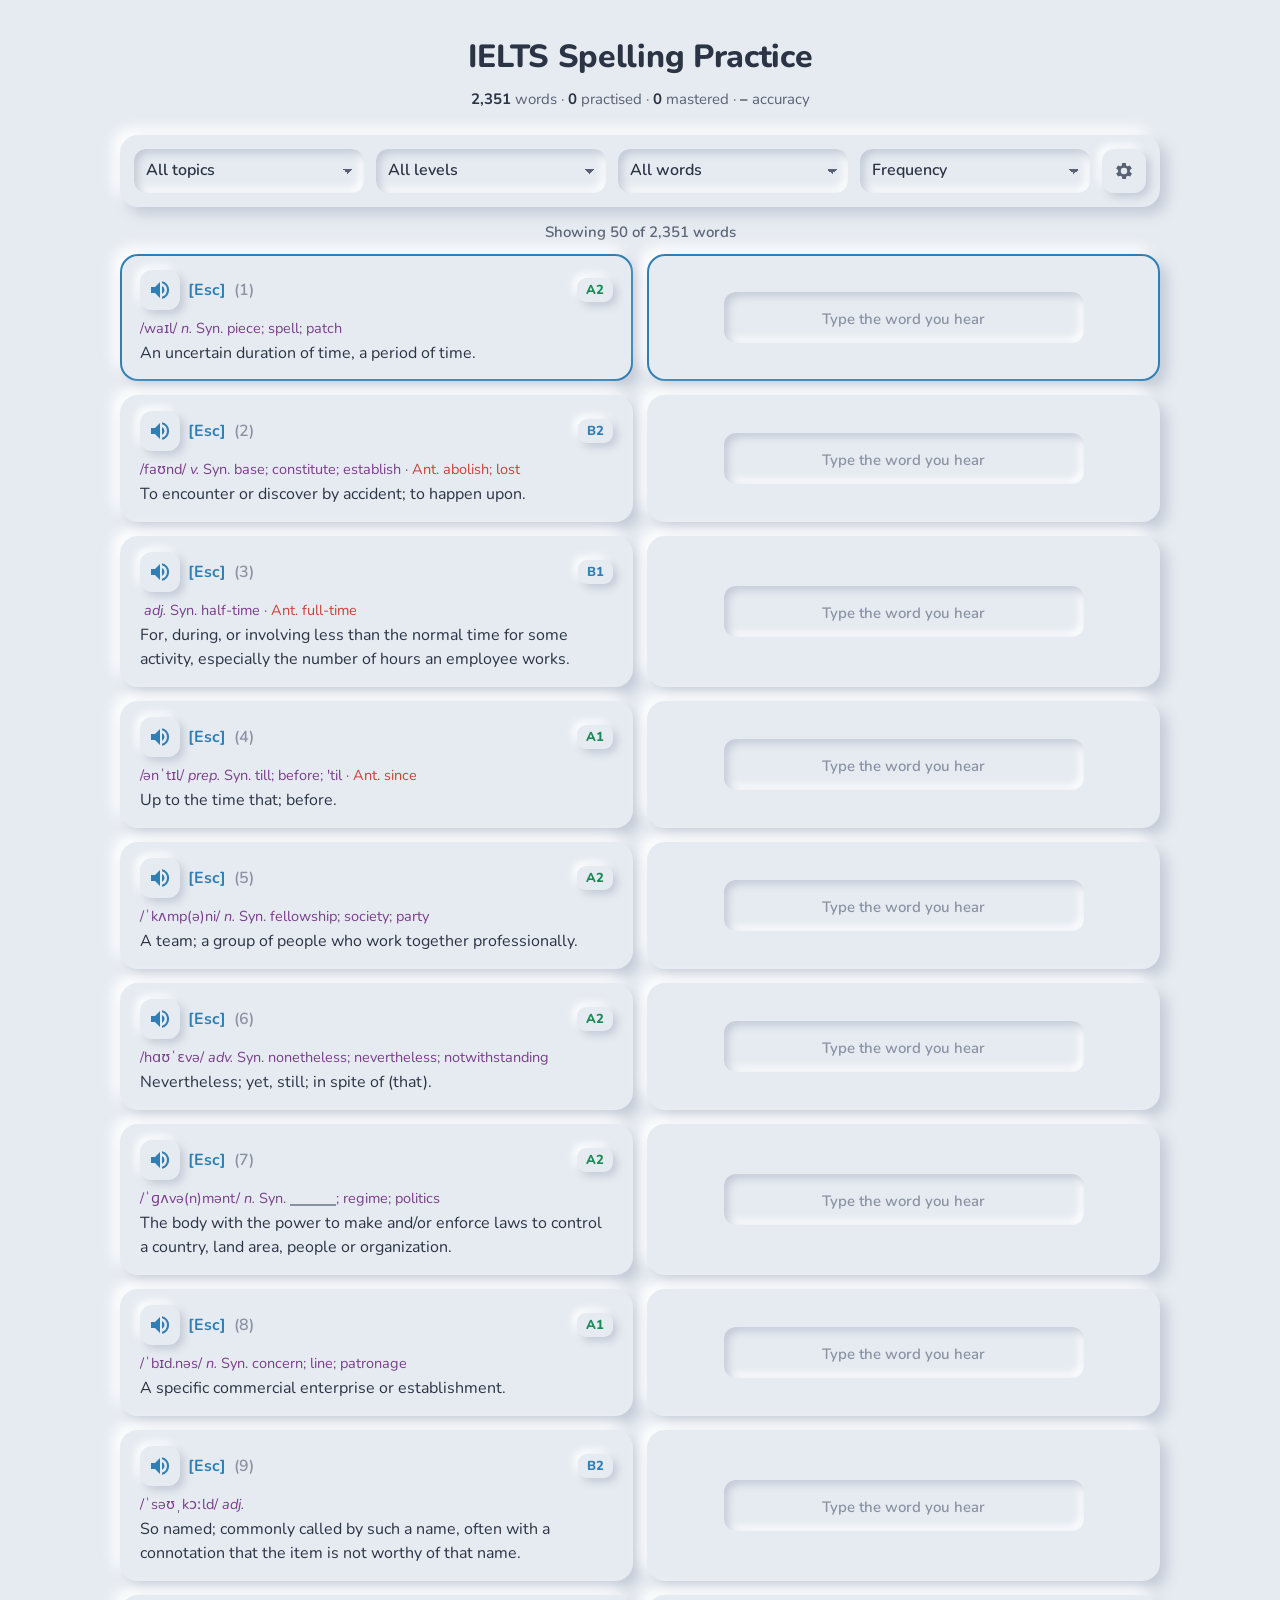
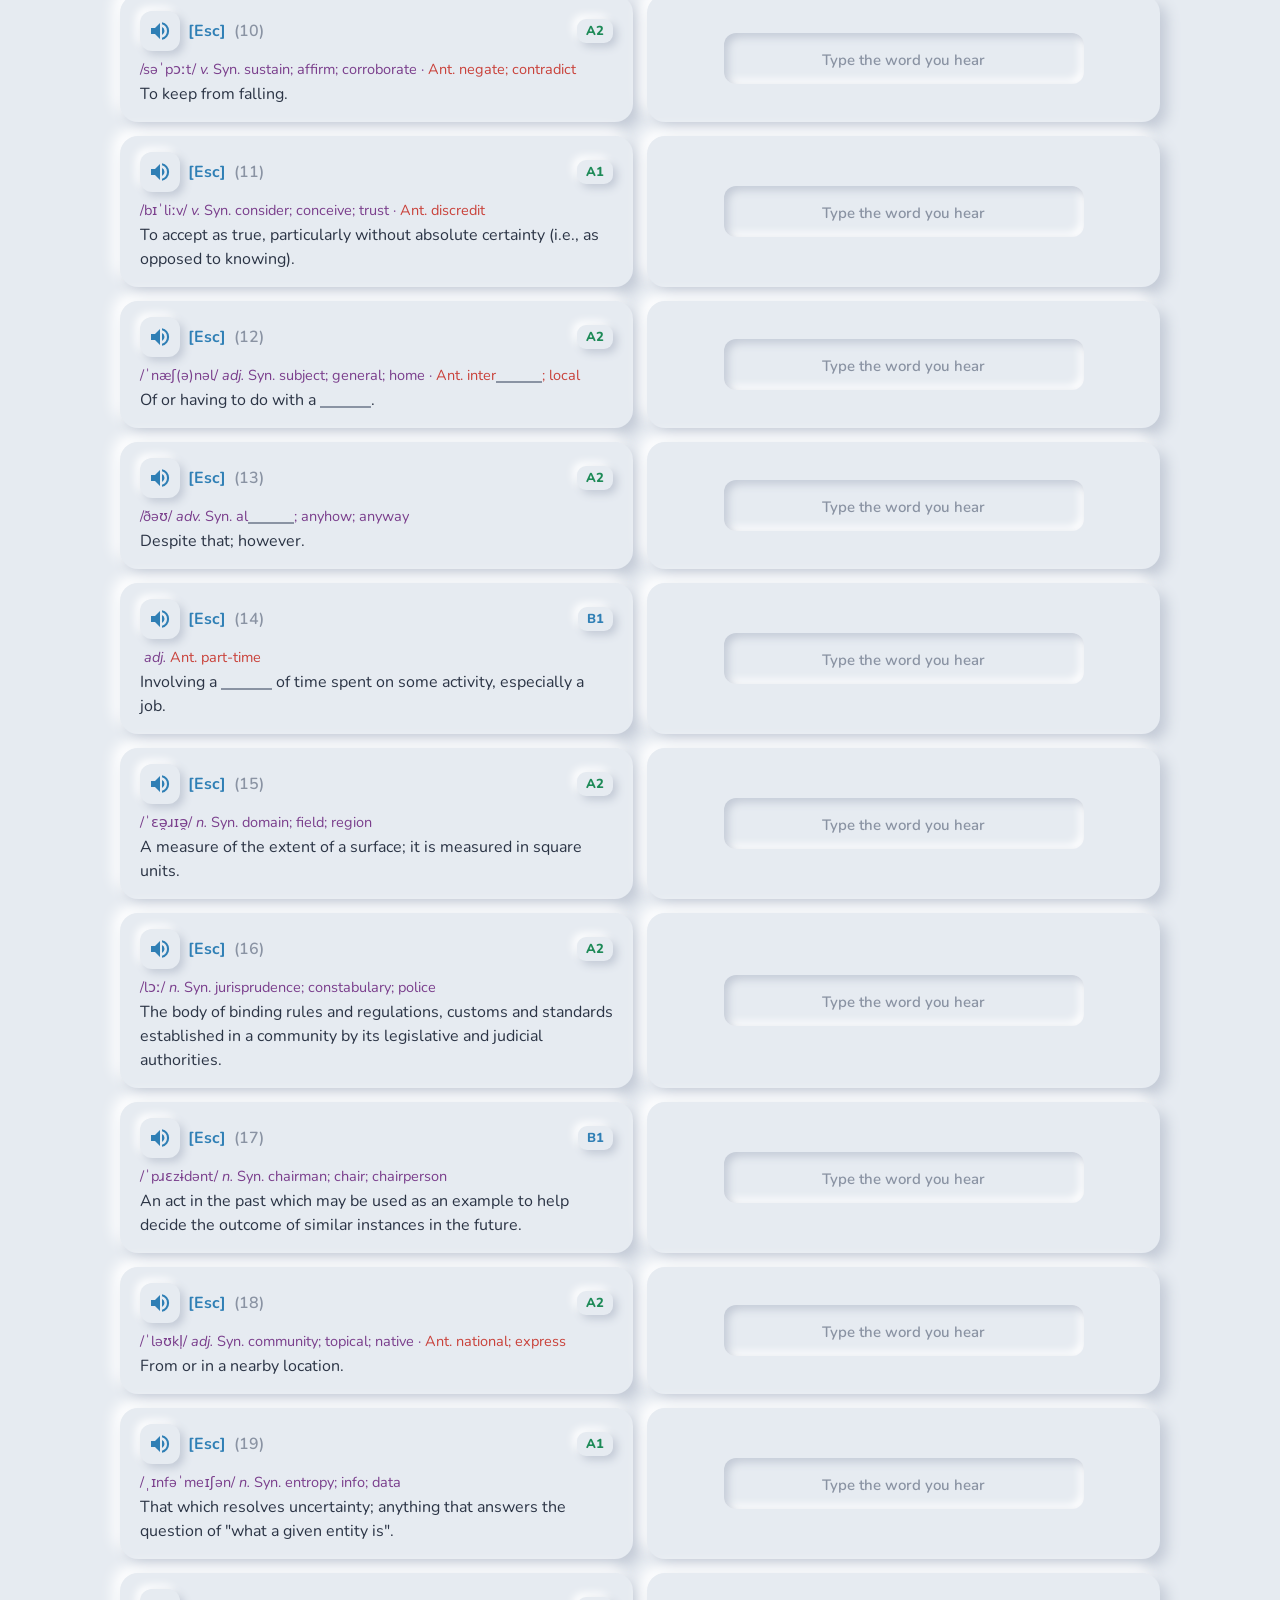
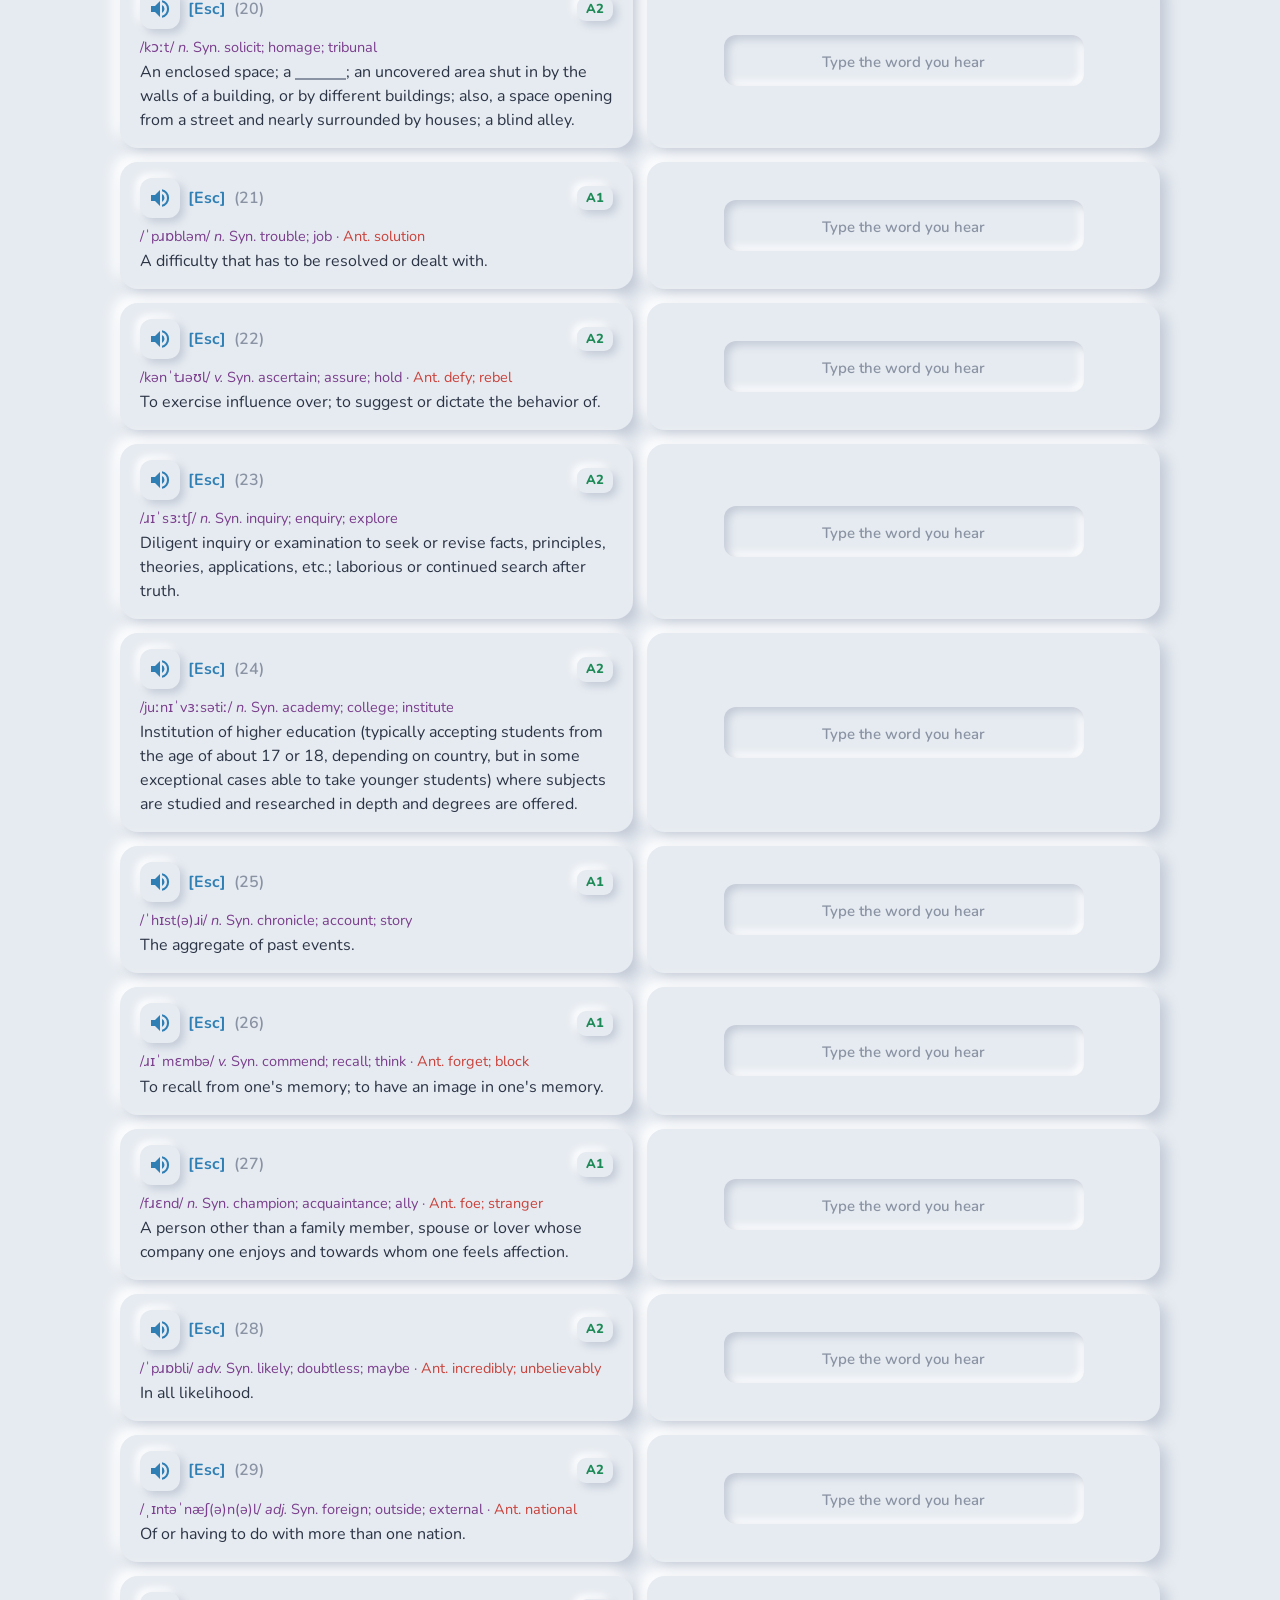
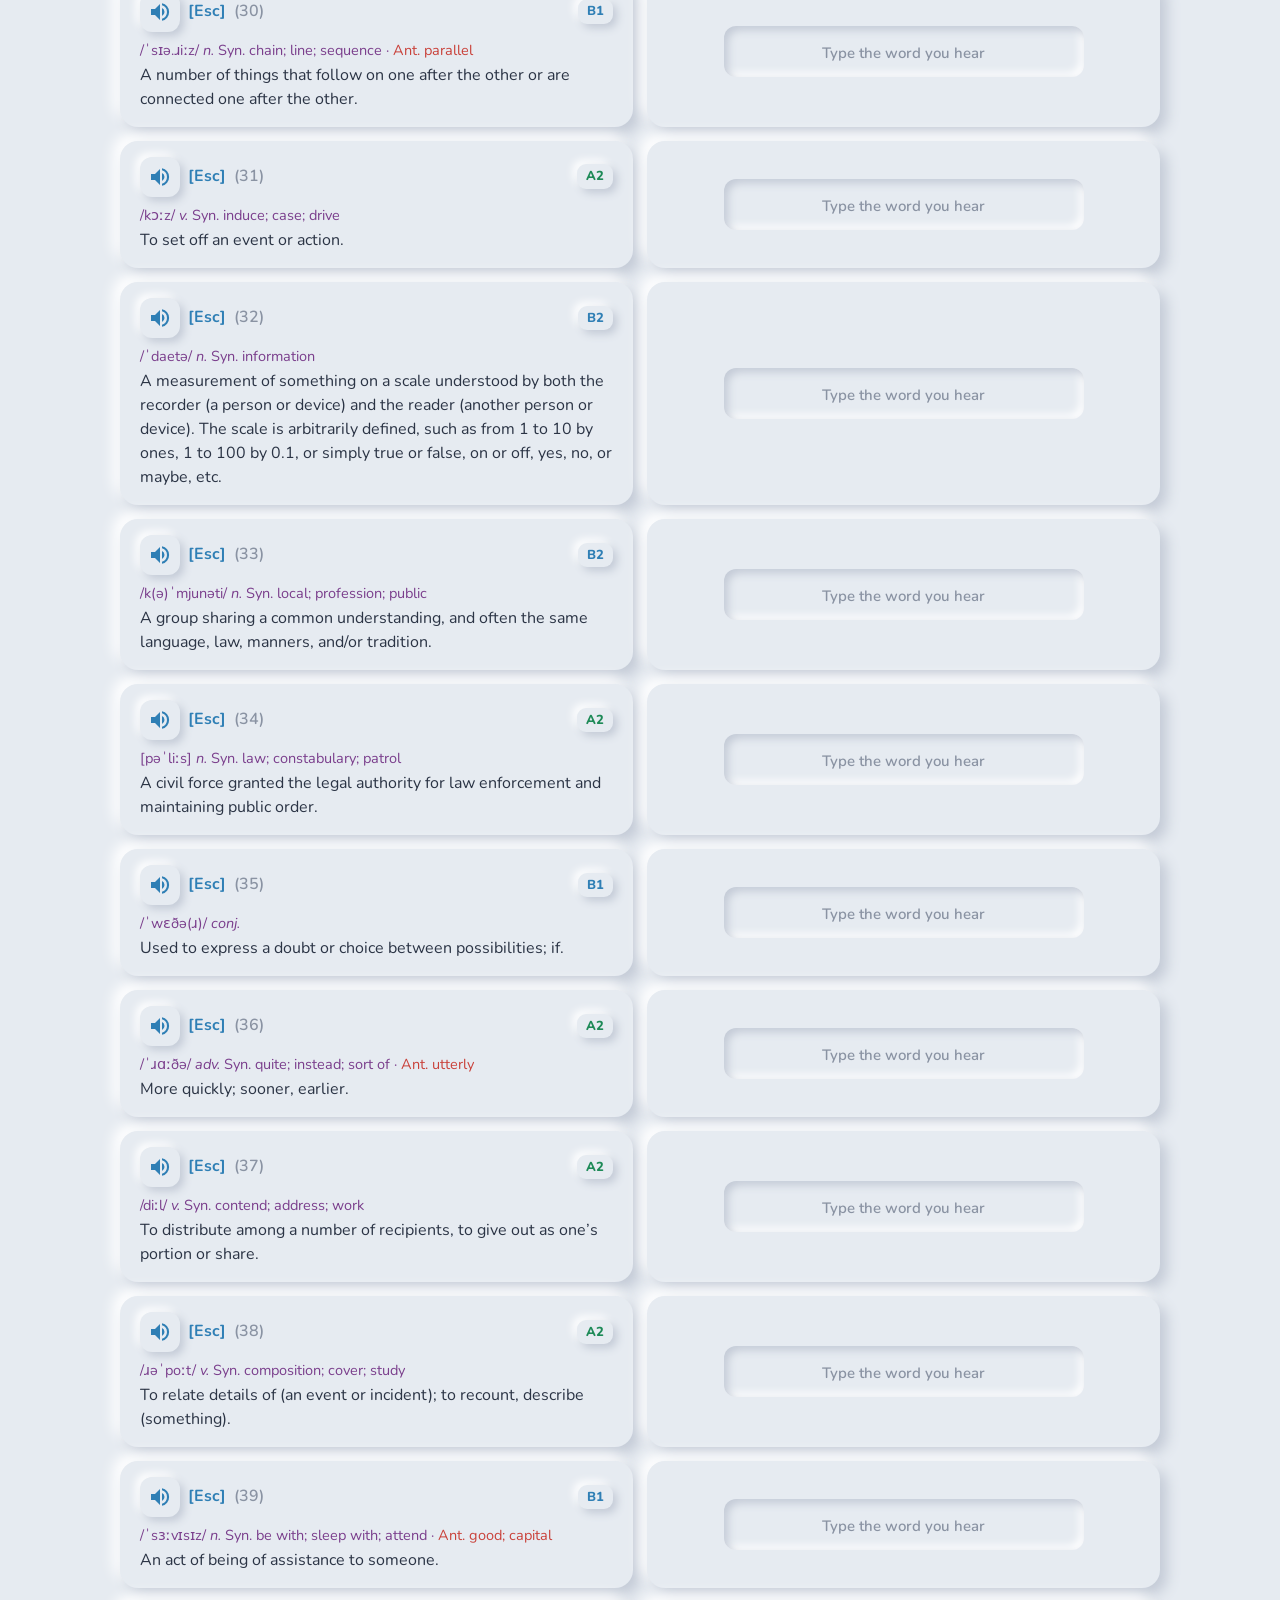
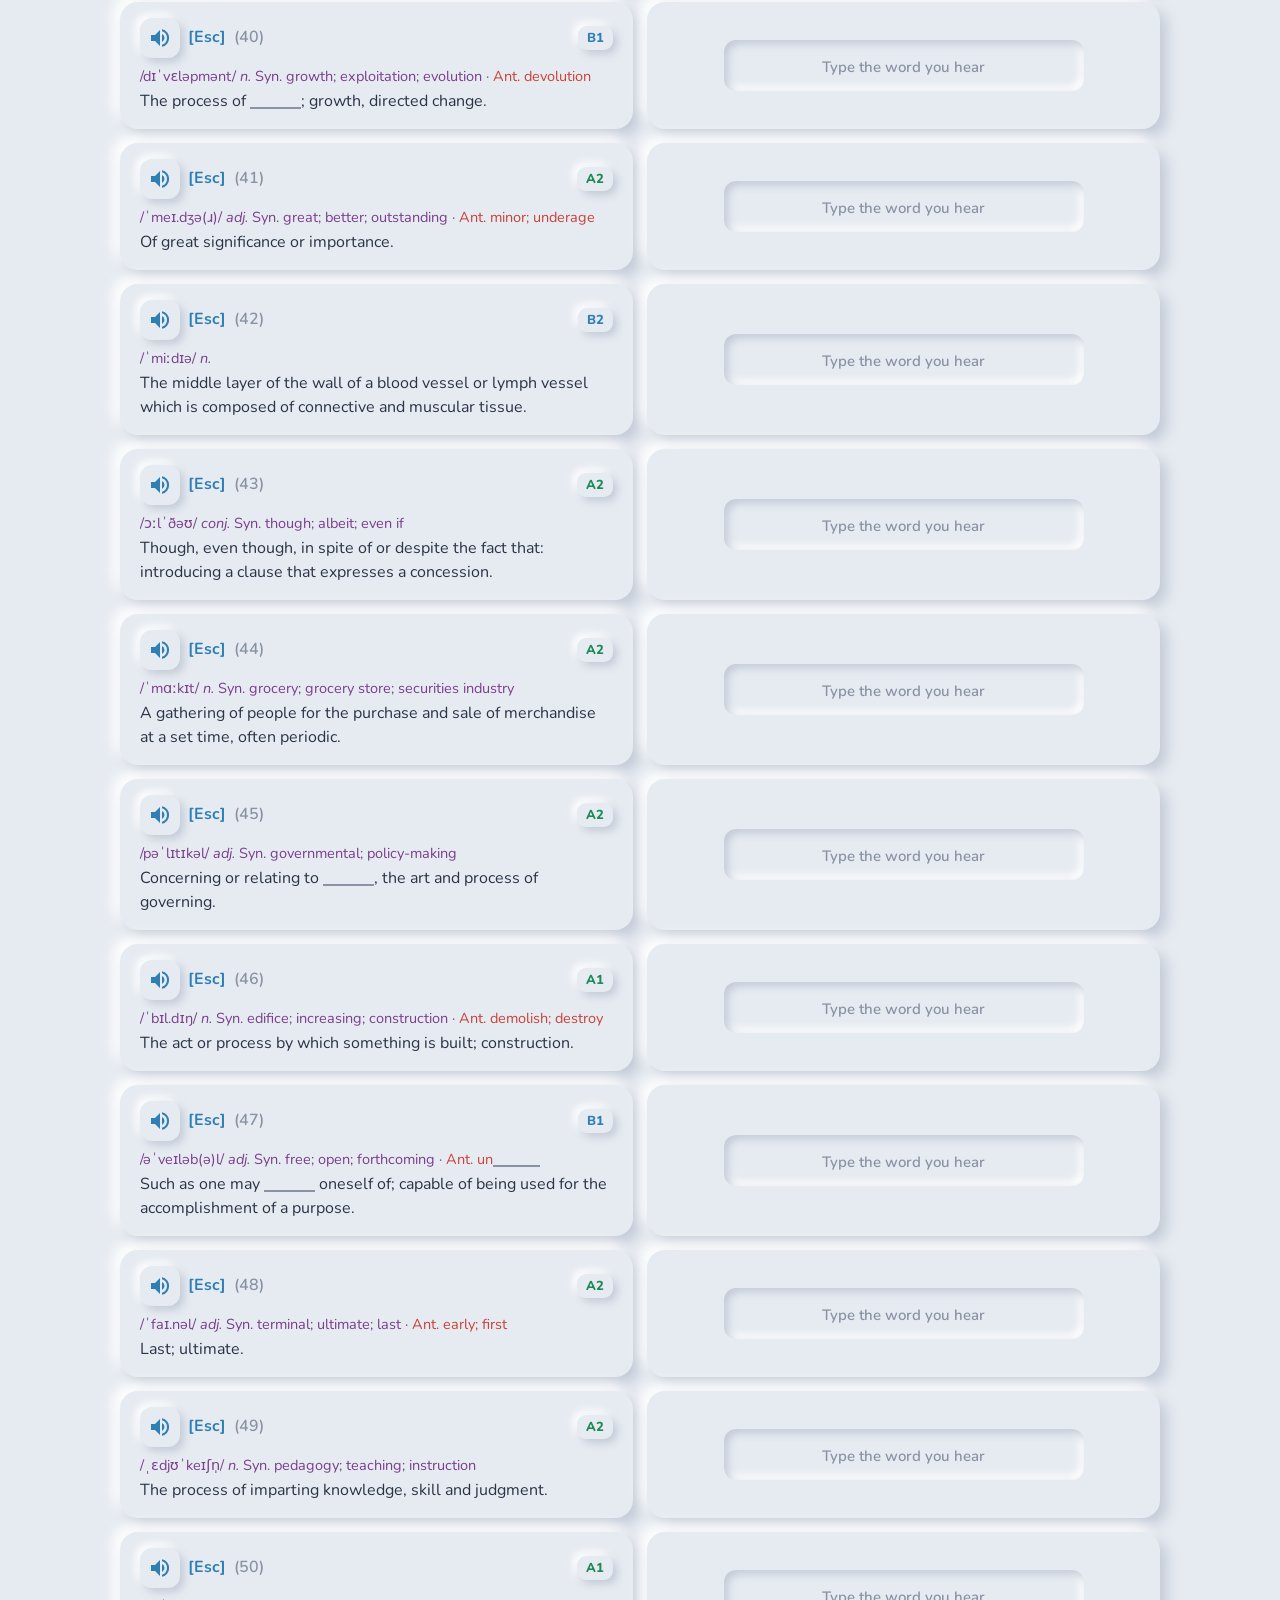
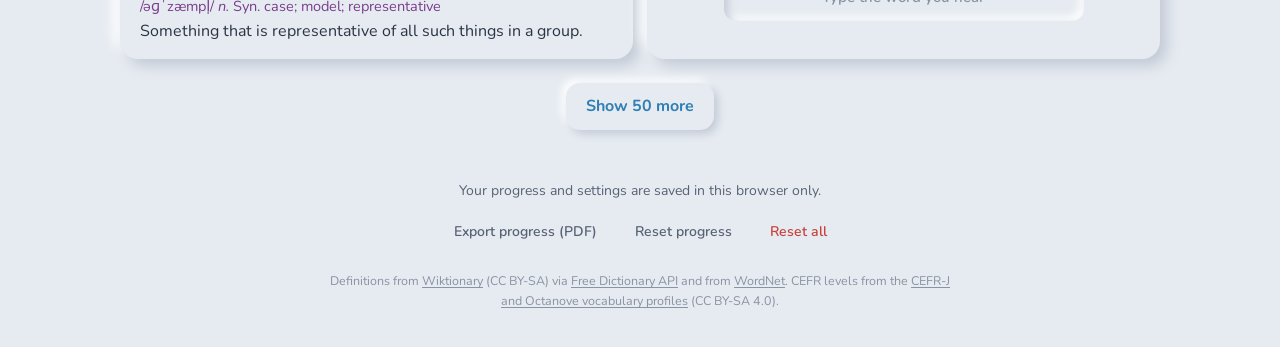
==== index.html @ e79ae18e "IELTS spelling practice site" ====
<!doctype html>
<html lang="en">
<head>
  <meta charset="utf-8">
  <meta name="viewport" content="width=device-width, initial-scale=1, viewport-fit=cover">
  <meta name="theme-color" content="#e6ebf1">
  <title>IELTS Spelling Practice</title>
  <meta name="description" content="Free IELTS spelling practice: listen to 2,300+ high-frequency IELTS words, type them, and learn their meanings, synonyms and antonyms.">
  <link rel="icon" href="favicon.svg" type="image/svg+xml">
  <link rel="preconnect" href="https://fonts.googleapis.com">
  <link rel="preconnect" href="https://fonts.gstatic.com" crossorigin>
  <link href="https://fonts.googleapis.com/css2?family=Nunito:wght@400;600;700;800&display=swap" rel="stylesheet">
  <link rel="stylesheet" href="css/styles.css">
</head>
<body>
  <header class="header">
    <h1 class="title">IELTS Spelling Practice</h1>
    <p class="stats" id="stats"></p>
  </header>

  <main class="main">
    <section class="toolbar" aria-label="Choose words">
      <div class="filters">
        <select id="topic" aria-label="Topic"></select>
        <select id="level" aria-label="CEFR level">
          <option value="all">All levels</option>
          <option value="A1">A1 · Beginner</option>
          <option value="A2">A2 · Elementary</option>
          <option value="B1">B1 · Intermediate</option>
          <option value="B2">B2 · Upper-intermediate</option>
          <option value="C1">C1 · Advanced</option>
          <option value="C2">C2 · Proficient</option>
        </select>
        <select id="status" aria-label="Show">
          <option value="all">All words</option>
          <option value="new">New words</option>
          <option value="weak">My mistakes</option>
          <option value="notmastered">Not mastered</option>
        </select>
        <select id="order" aria-label="Order">
          <option value="freq">Frequency</option>
          <option value="random">Random</option>
          <option value="alpha">A to Z</option>
        </select>
      </div>
      <button class="gear" id="settingsBtn" type="button" aria-label="Settings" aria-expanded="false" aria-controls="settings">
        <svg viewBox="0 0 24 24" width="22" height="22" aria-hidden="true"><path fill="currentColor" d="M19.4 13a7.5 7.5 0 0 0 0-2l2.1-1.6-2-3.5-2.5 1a7.4 7.4 0 0 0-1.7-1L15 3.3h-4l-.4 2.6a7.4 7.4 0 0 0-1.7 1l-2.5-1-2 3.5L6.6 11a7.5 7.5 0 0 0 0 2l-2.1 1.6 2 3.5 2.5-1c.5.4 1.1.7 1.7 1l.4 2.6h4l.4-2.6c.6-.3 1.2-.6 1.7-1l2.5 1 2-3.5-2.1-1.6ZM13 15.5a3.5 3.5 0 1 1 0-7 3.5 3.5 0 0 1 0 7Z" transform="translate(-1 0)"/></svg>
      </button>
      <div class="settings" id="settings" hidden>
        <label class="field">
          <span>Words at a time</span>
          <select id="count">
            <option value="20">20</option>
            <option value="30">30</option>
            <option value="50">50</option>
            <option value="100">100</option>
          </select>
        </label>
        <label class="field">
          <span>Mistakes allowed</span>
          <select id="maxMistakes">
            <option value="1">1</option>
            <option value="2">2</option>
            <option value="3">3</option>
            <option value="5">5</option>
            <option value="7">7</option>
            <option value="10">10</option>
            <option value="0">Unlimited</option>
          </select>
        </label>
        <label class="field">
          <span>Voice</span>
          <select id="voice"></select>
        </label>
        <label class="field">
          <span>Speed</span>
          <select id="rate">
            <option value="0.6">Slow</option>
            <option value="0.85">Normal</option>
            <option value="1">Fast</option>
          </select>
        </label>
      </div>
    </section>

    <p class="list-info" id="listInfo"></p>

    <section class="rows" id="rows"></section>

    <div class="more">
      <button class="btn" id="moreBtn" type="button">Show more</button>
      <button class="btn" id="shuffleBtn" type="button">New random set</button>
    </div>
  </main>

  <footer class="footer">
    <p class="saved-note">Your progress and settings are saved in this browser only.</p>
    <div class="footer-actions">
      <button class="link" id="exportBtn" type="button">Export progress (PDF)</button>
      <button class="link" id="resetBtn" type="button">Reset progress</button>
      <button class="link danger" id="resetAllBtn" type="button">Reset all</button>
    </div>
    <p class="credits">
      Definitions from <a href="https://en.wiktionary.org" rel="noopener" target="_blank">Wiktionary</a> (CC BY-SA)
      via <a href="https://dictionaryapi.dev" rel="noopener" target="_blank">Free Dictionary API</a> and from
      <a href="https://wordnet.princeton.edu" rel="noopener" target="_blank">WordNet</a>.
      CEFR levels from the <a href="https://github.com/openlanguageprofiles/olp-en-cefrj" rel="noopener" target="_blank">CEFR-J and Octanove vocabulary profiles</a> (CC BY-SA 4.0).
    </p>
  </footer>

  <script src="data/words.js"></script>
  <script src="js/app.js"></script>
</body>
</html>
---- css/styles.css ----
/* IELTS Spelling Practice: soft neumorphic light theme */
:root {
  --bg: #e6ebf1;
  --text: #2b3445;
  --muted: #586274;
  --faint: #8a93a3;
  --accent: #2f7fb5;
  --accent-soft: #d6e6f3;
  --ok: #1d8a57;
  --ok-soft: #dcefe5;
  --bad: #c9413a;
  --bad-soft: #f5e0df;
  --light: #ffffff;
  --shade: #c3cad6;
  --raised: 7px 7px 14px var(--shade), -7px -7px 14px var(--light);
  --raised-sm: 4px 4px 8px var(--shade), -4px -4px 8px var(--light);
  --inset: inset 4px 4px 8px var(--shade), inset -4px -4px 8px var(--light);
  --radius: 18px;
  --font: "Nunito", ui-sans-serif, system-ui, -apple-system, "Segoe UI", Roboto, sans-serif;
}

*, *::before, *::after { box-sizing: border-box; }
html { -webkit-text-size-adjust: 100%; scrollbar-color: var(--shade) var(--bg); }
body {
  margin: 0;
  background: var(--bg);
  color: var(--text);
  font: 16px/1.55 var(--font);
  -webkit-font-smoothing: antialiased;
}
button, input, select { font: inherit; color: inherit; }
button { cursor: pointer; }
[hidden] { display: none !important; }
::selection { background: var(--accent-soft); }
:focus-visible { outline: 2px solid var(--accent); outline-offset: 3px; }


/* ---------- Header ---------- */
.header {
  max-width: 1080px;
  margin: 0 auto;
  padding: 32px 20px 8px;
  text-align: center;
}
.title { margin: 0; font-size: 2rem; font-weight: 800; letter-spacing: -0.01em; }
.stats { margin: 6px 0 0; color: var(--muted); font-size: 15px; }
.stats b { color: var(--text); }

.main { max-width: 1080px; margin: 0 auto; padding: 16px max(20px, env(safe-area-inset-right)) 40px max(20px, env(safe-area-inset-left)); }

/* ---------- Toolbar ---------- */
.toolbar {
  display: flex;
  flex-wrap: wrap;
  align-items: flex-start;
  gap: 12px;
  padding: 14px;
  border-radius: var(--radius);
  box-shadow: var(--raised);
}
.filters { flex: 1; min-width: 0; display: grid; grid-template-columns: repeat(4, minmax(0, 1fr)); gap: 12px; }
.gear {
  display: grid;
  place-items: center;
  width: 44px;
  height: 44px;
  flex: none;
  border: 0;
  border-radius: 12px;
  background: var(--bg);
  color: var(--muted);
  box-shadow: var(--raised-sm);
}
.gear[aria-expanded="true"] { box-shadow: var(--inset); color: var(--accent); }
.settings {
  flex-basis: 100%;
  display: grid;
  grid-template-columns: repeat(4, minmax(0, 1fr));
  gap: 12px;
  padding-top: 12px;
  border-top: 1px solid var(--shade);
}
.field { display: grid; gap: 4px; min-width: 0; }
.field > span { font-size: 13px; font-weight: 700; color: var(--muted); padding-left: 4px; }
select {
  width: 100%;
  appearance: none;
  -webkit-appearance: none;
  border: 0;
  border-radius: 12px;
  height: 44px;
  padding: 0 28px 0 12px;
  background-color: var(--bg);
  box-shadow: var(--inset);
  font-size: 16px; /* 16px+ stops iOS zooming in on focus */
  font-weight: 600;
  text-overflow: ellipsis;
  background-image: linear-gradient(45deg, transparent 50%, var(--muted) 50%), linear-gradient(135deg, var(--muted) 50%, transparent 50%);
  background-position: calc(100% - 16px) 52%, calc(100% - 11px) 52%;
  background-size: 5px 5px;
  background-repeat: no-repeat;
}


.list-info { margin: 14px 0 10px; text-align: center; color: var(--muted); font-weight: 600; font-size: 15px; }

/* ---------- Word rows ---------- */
.rows { display: grid; gap: 14px; }
.row {
  display: grid;
  grid-template-columns: minmax(0, 1fr) minmax(0, 1fr);
  gap: 14px;
}
.card {
  padding: 14px 18px;
  border-radius: var(--radius);
  background: var(--bg);
  box-shadow: var(--raised);
  border: 2px solid transparent;
  transition: border-color 0.2s ease, box-shadow 0.2s ease;
}
.row.active .card { border-color: var(--accent); }

/* Left card: clue */
.info-head { display: flex; align-items: center; gap: 8px; }
.speak {
  display: grid;
  place-items: center;
  width: 40px;
  height: 40px;
  flex: none;
  border: 0;
  border-radius: 12px;
  background: var(--bg);
  color: var(--accent);
  box-shadow: var(--raised-sm);
  transition: box-shadow 0.15s ease;
}
.speak:active, .speak.playing { box-shadow: var(--inset); }
.esc { font-weight: 700; color: var(--accent); }
.num { color: var(--faint); font-weight: 600; }
.mark { margin-left: auto; flex: none; width: 10px; height: 10px; border-radius: 50%; background: transparent; }
.mark.mastered { background: var(--ok); }
.mark.weak { background: var(--bad); }
.cefr { padding: 2px 9px; border-radius: 9px; font-size: 13px; font-weight: 800; box-shadow: var(--raised-sm); }
.cefr-A { color: var(--ok); }
.cefr-B { color: var(--accent); }
.cefr-C { color: #8a3fa0; }

.meta { margin: 8px 0 2px; font-size: 14.5px; line-height: 1.45; color: #7a3e8c; }
.meta .pos { font-style: italic; margin: 0 4px; }
.meta .ant { color: var(--bad); }
.def { margin: 0; font-size: 16px; line-height: 1.5; }
.ex { margin: 4px 0 0; font-size: 14.5px; color: var(--muted); font-style: italic; }
.blank { display: inline-block; width: 3.2em; border-bottom: 2px solid var(--faint); vertical-align: -3px; }

/* Right card: answer */
.answer-card { display: flex; flex-direction: column; align-items: center; justify-content: center; gap: 10px; }
.feedback:empty { display: none; }
.answer {
  width: min(100%, 360px);
  padding: 10px 14px;
  border: 0;
  border-radius: 12px;
  background: var(--bg);
  box-shadow: var(--inset);
  font-size: 20px;
  font-weight: 700;
  letter-spacing: 0.03em;
  text-align: center;
  caret-color: var(--accent);
}
.answer:focus { outline: none; }
.answer:focus-visible { outline: 2px solid var(--accent); outline-offset: 3px; }
.answer[readonly] { cursor: default; }
.answer::placeholder { color: var(--faint); font-weight: 600; letter-spacing: 0; font-size: 15px; }

.tries { display: grid; gap: 8px; justify-items: center; color: var(--bad); font-size: 14px; font-weight: 700; text-align: center; }
.dots { display: flex; gap: 6px; }
.dots i { width: 11px; height: 11px; border-radius: 50%; box-shadow: var(--inset); }
.dots i.used { background: var(--bad); box-shadow: none; }
.answer-card.shake { animation: shake 0.32s ease; }
@keyframes shake { 20%, 60% { transform: translateX(-5px); } 40%, 80% { transform: translateX(5px); } }
.result { text-align: center; display: grid; gap: 4px; justify-items: center; }
.result .verdict { display: inline-flex; align-items: center; gap: 6px; font-weight: 800; font-size: 15px; }
.result.ok .verdict { color: var(--ok); }
.result.bad .verdict { color: var(--bad); }
.result.warn .verdict { color: #a86a12; }
.word .good { color: var(--ok); }
.word .miss { color: var(--bad); text-decoration: underline; text-decoration-thickness: 2px; text-underline-offset: 4px; }
.result .word { font-size: 22px; font-weight: 800; letter-spacing: 0.02em; }
.row.ok .answer-card { border-color: color-mix(in srgb, var(--ok) 55%, transparent); }
.row.bad .answer-card { border-color: color-mix(in srgb, var(--bad) 55%, transparent); }
.row.warn .answer-card { border-color: color-mix(in srgb, #a86a12 55%, transparent); }

/* ---------- Show more & footer ---------- */
.more { display: flex; justify-content: center; gap: 16px; flex-wrap: wrap; margin-top: 24px; }
.btn {
  border: 0;
  padding: 11px 20px;
  border-radius: 14px;
  background: var(--bg);
  box-shadow: var(--raised-sm);
  font-weight: 700;
  color: var(--accent);
}
.btn:active { box-shadow: var(--inset); }

.empty { padding: 40px 20px; text-align: center; color: var(--muted); border-radius: var(--radius); box-shadow: var(--inset); }

.footer { padding: 10px 20px max(36px, env(safe-area-inset-bottom)); text-align: center; }
.saved-note { margin: 0 0 8px; color: var(--muted); font-size: 14px; }
.footer-actions { display: flex; justify-content: center; gap: 6px 14px; flex-wrap: wrap; }
.link.danger { color: var(--bad); }
.link:disabled { color: var(--faint); cursor: progress; }
.credits { max-width: 640px; margin: 18px auto 0; color: var(--faint); font-size: 12.5px; line-height: 1.6; }
.credits a { color: inherit; text-underline-offset: 2px; }
.link { min-height: 44px; border: 0; background: none; padding: 10px 12px; color: var(--muted); font-size: 14px; font-weight: 600; cursor: pointer; }
.link:hover { color: var(--accent); text-decoration: underline; text-underline-offset: 3px; }

/* ---------- Responsive ---------- */
@media (max-width: 900px) {
  .filters, .settings { grid-template-columns: repeat(2, minmax(0, 1fr)); }
}
@media (max-width: 640px) {
  .header { padding-top: 22px; }
  .title { font-size: 1.5rem; }
  .main { padding: 12px max(16px, env(safe-area-inset-right)) 32px max(16px, env(safe-area-inset-left)); }
  .toolbar, .filters, .settings { gap: 10px; }
  .toolbar { padding: 12px; }
  .rows { gap: 16px; }
  .row { grid-template-columns: minmax(0, 1fr); gap: 0; border-radius: var(--radius); box-shadow: var(--raised); }
  .row .card { box-shadow: none; padding: 14px; }
  .row .info-card { border-radius: var(--radius) var(--radius) 0 0; border-bottom: 0; }
  .row .answer-card { border-radius: 0 0 var(--radius) var(--radius); border-top: 0; padding-top: 2px; }
  .esc { display: none; }
  .btn { padding: 10px 14px; }
}
@media (prefers-reduced-motion: reduce) { * { transition: none !important; } }
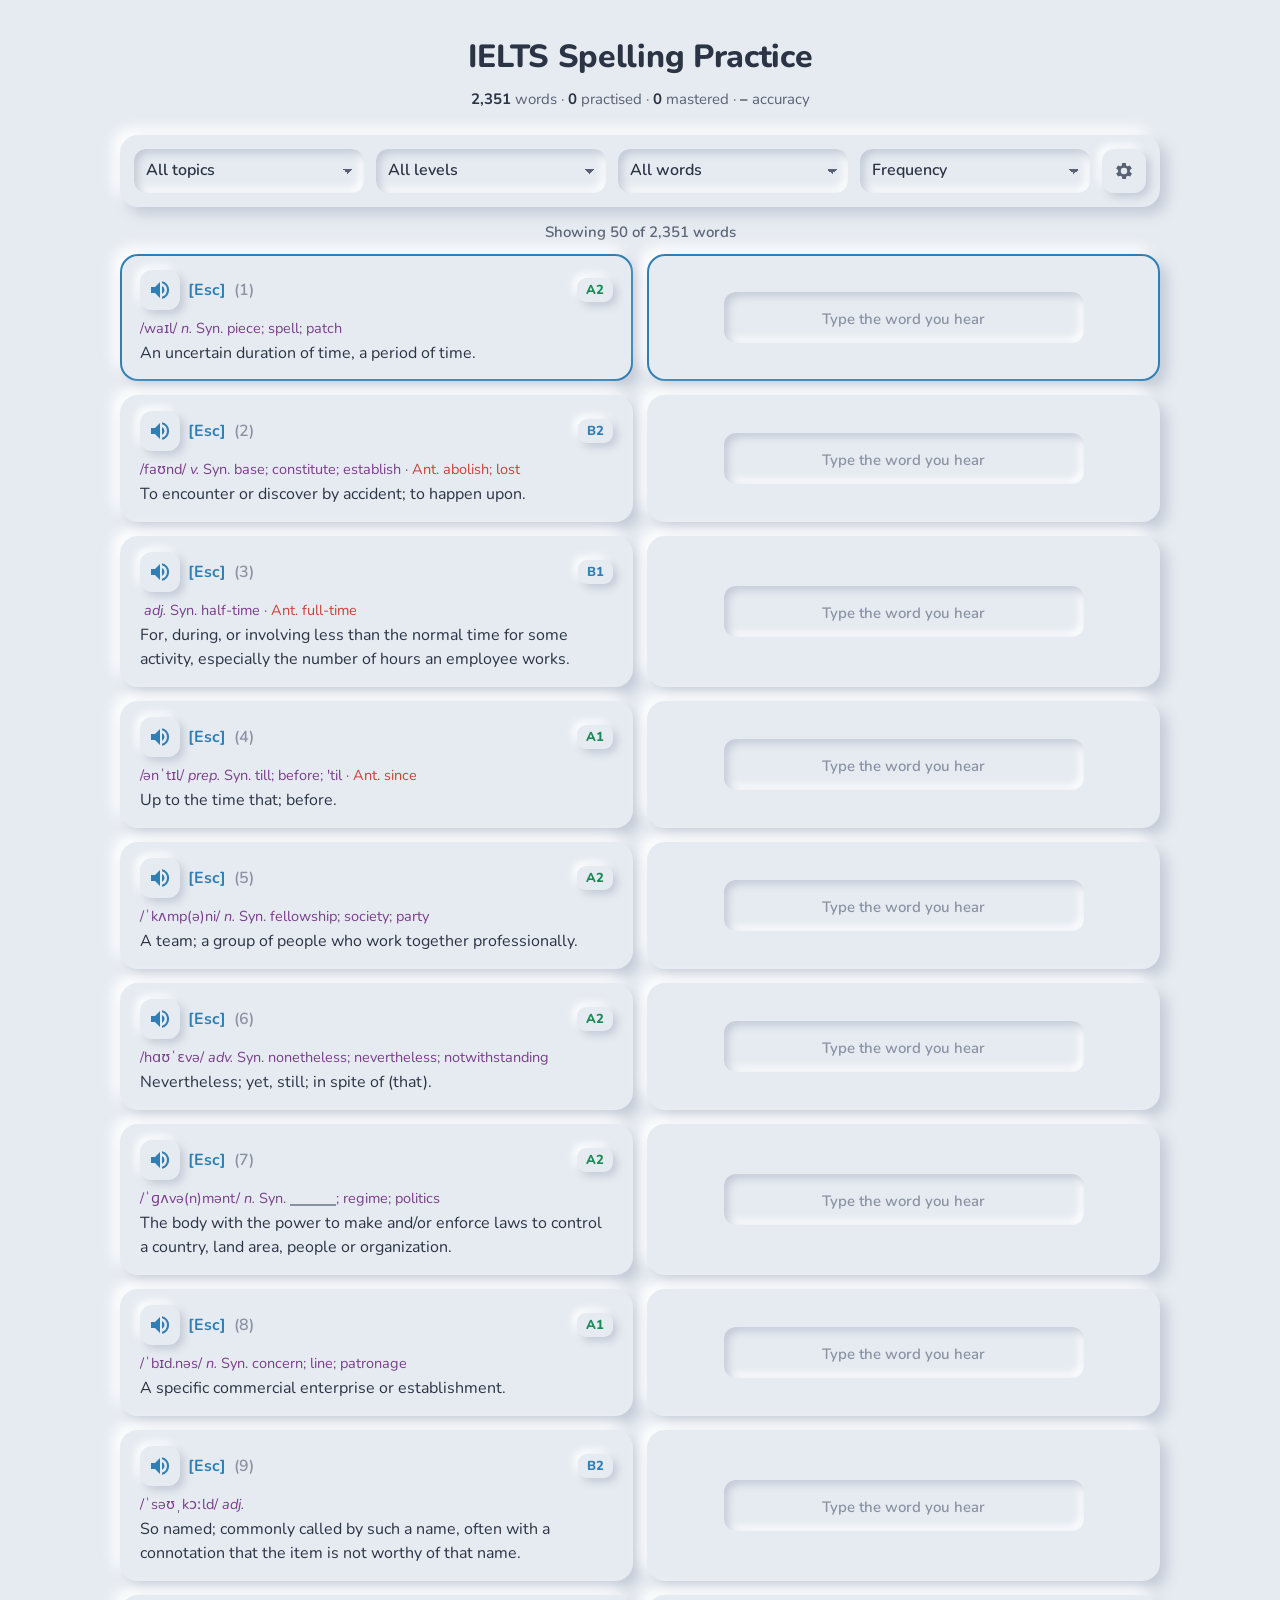
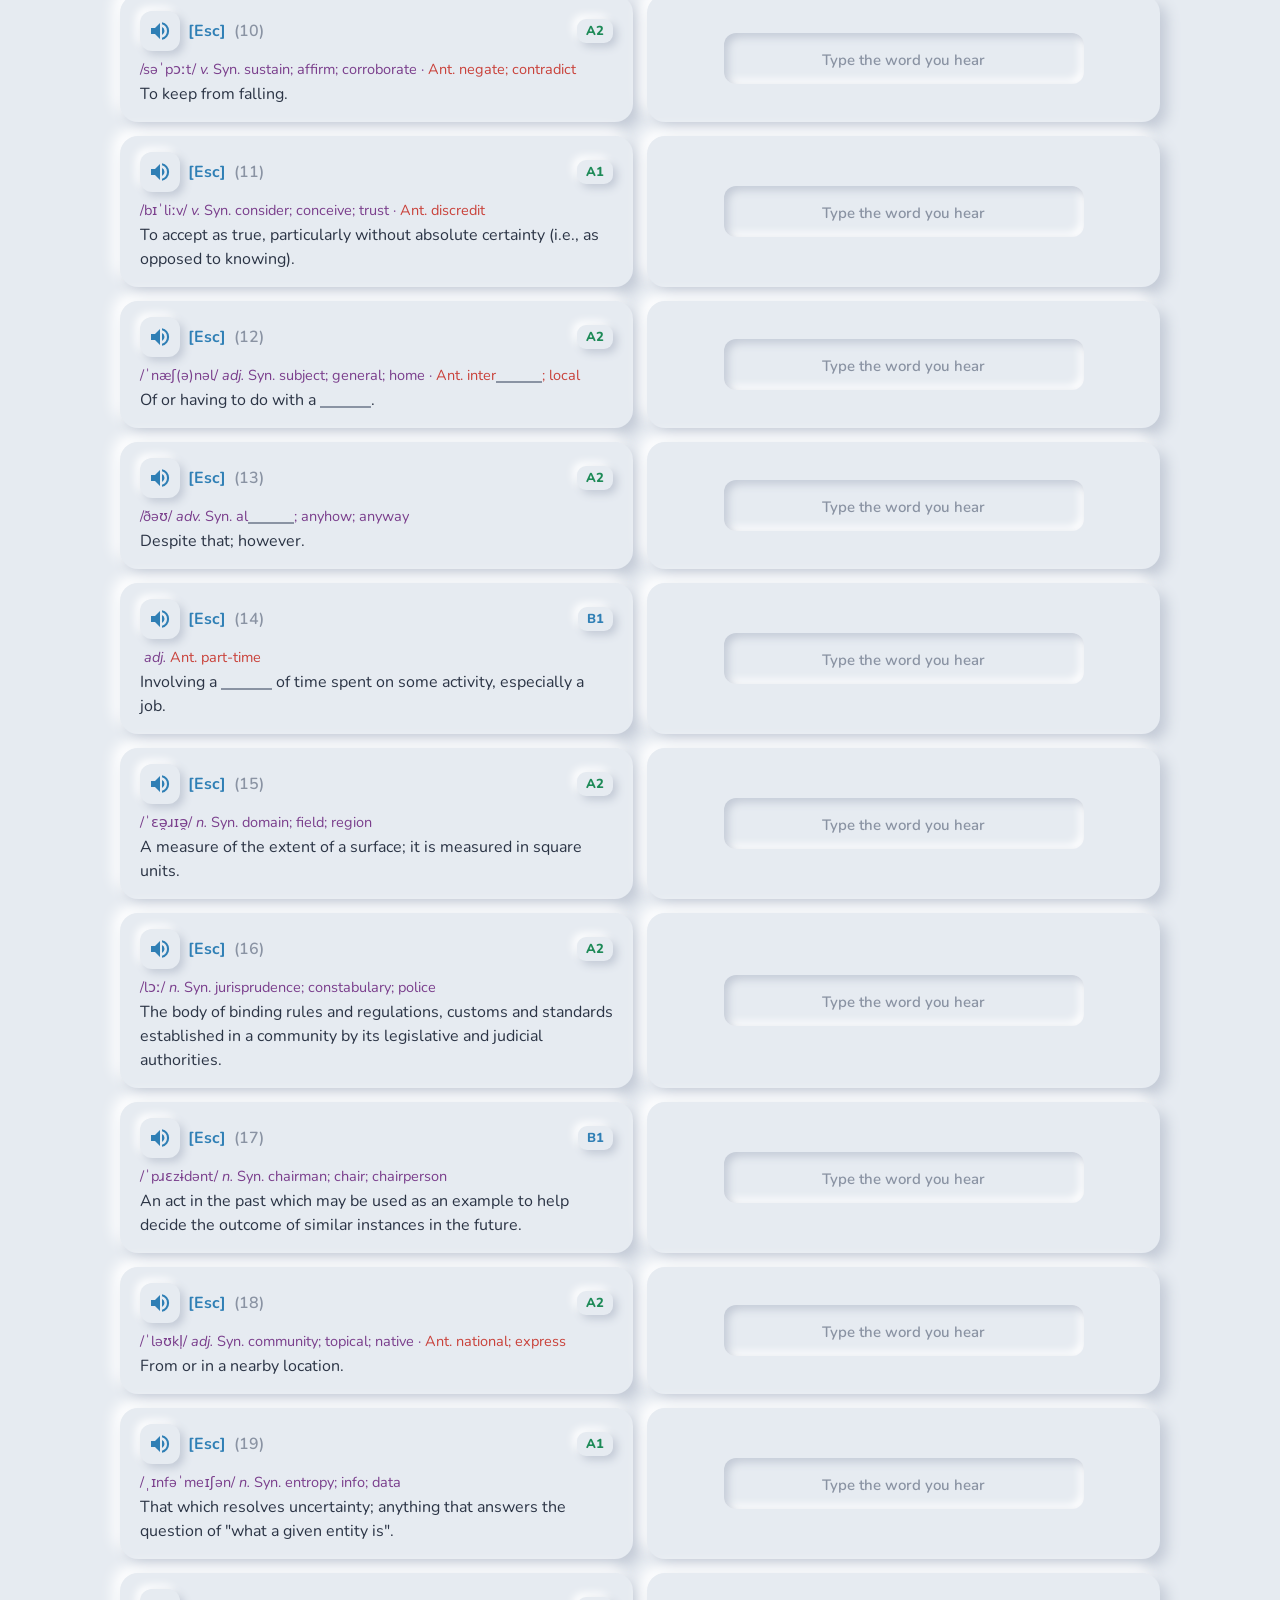
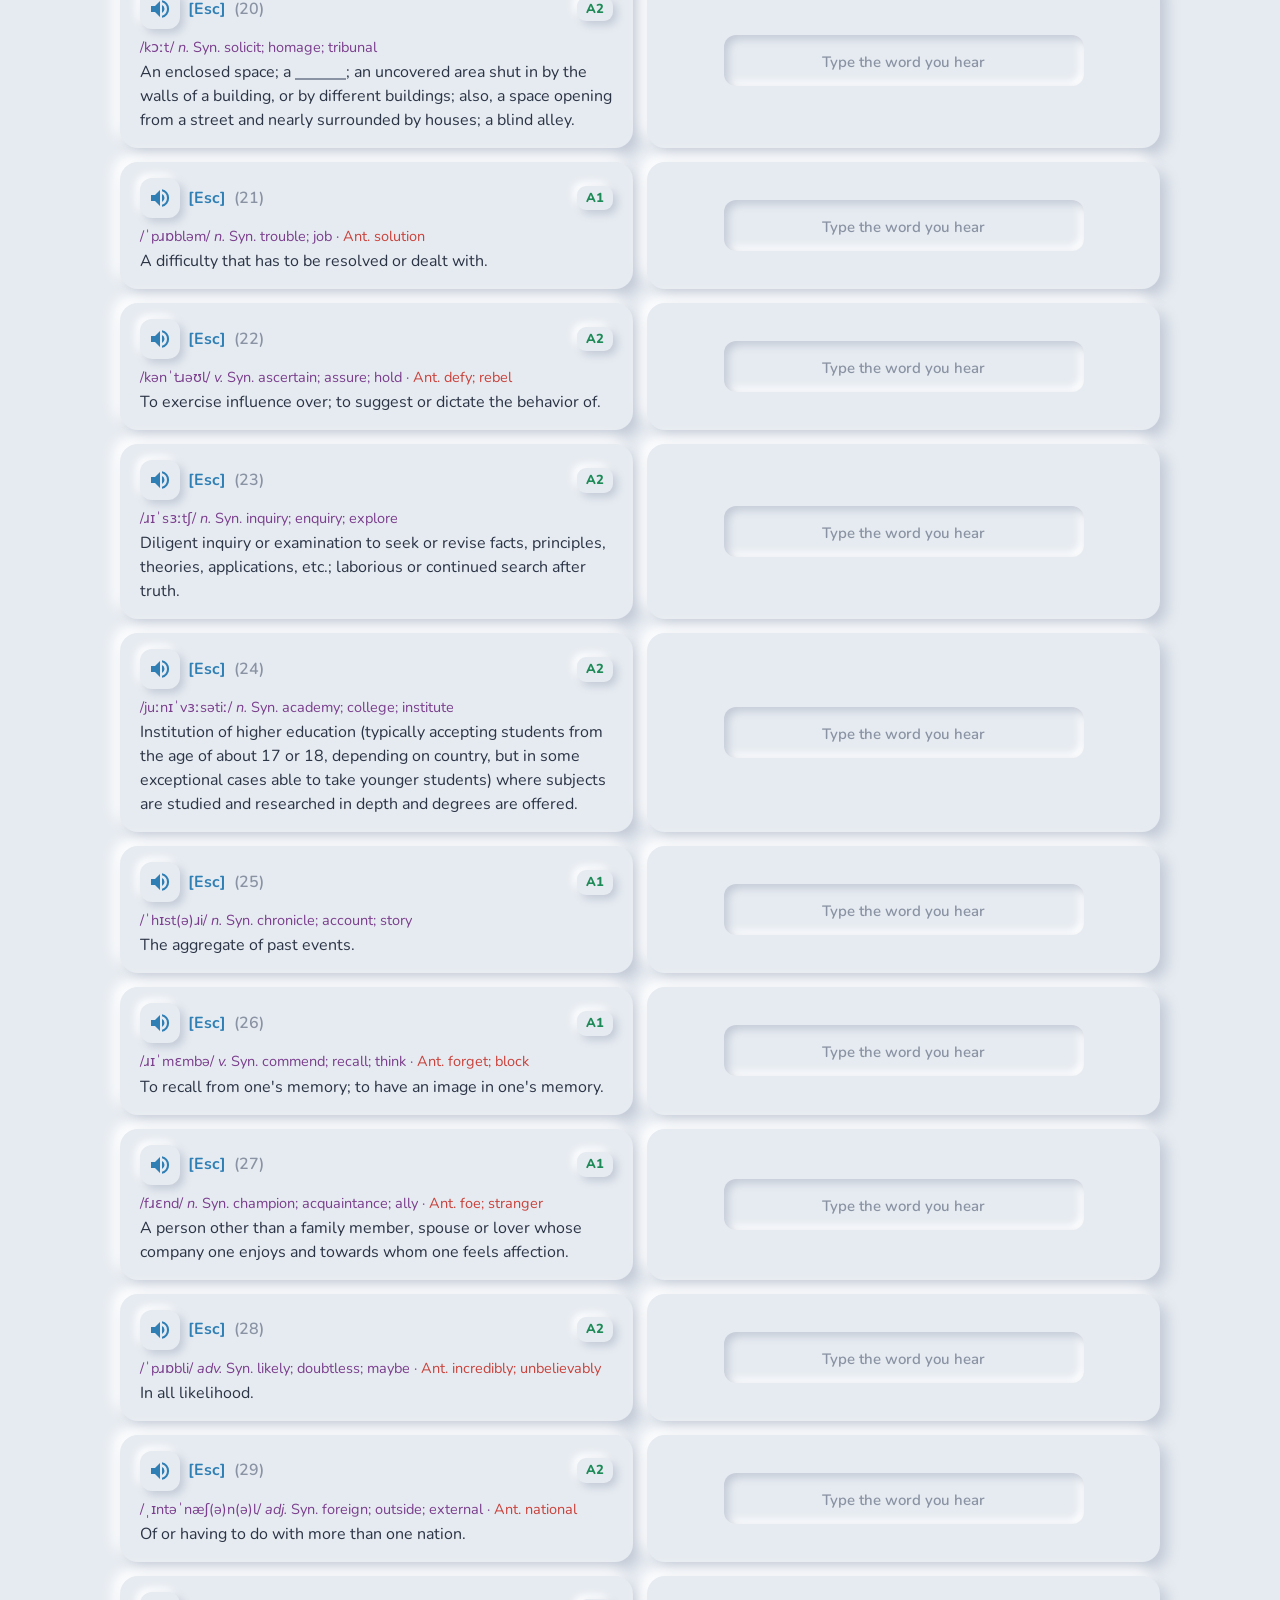
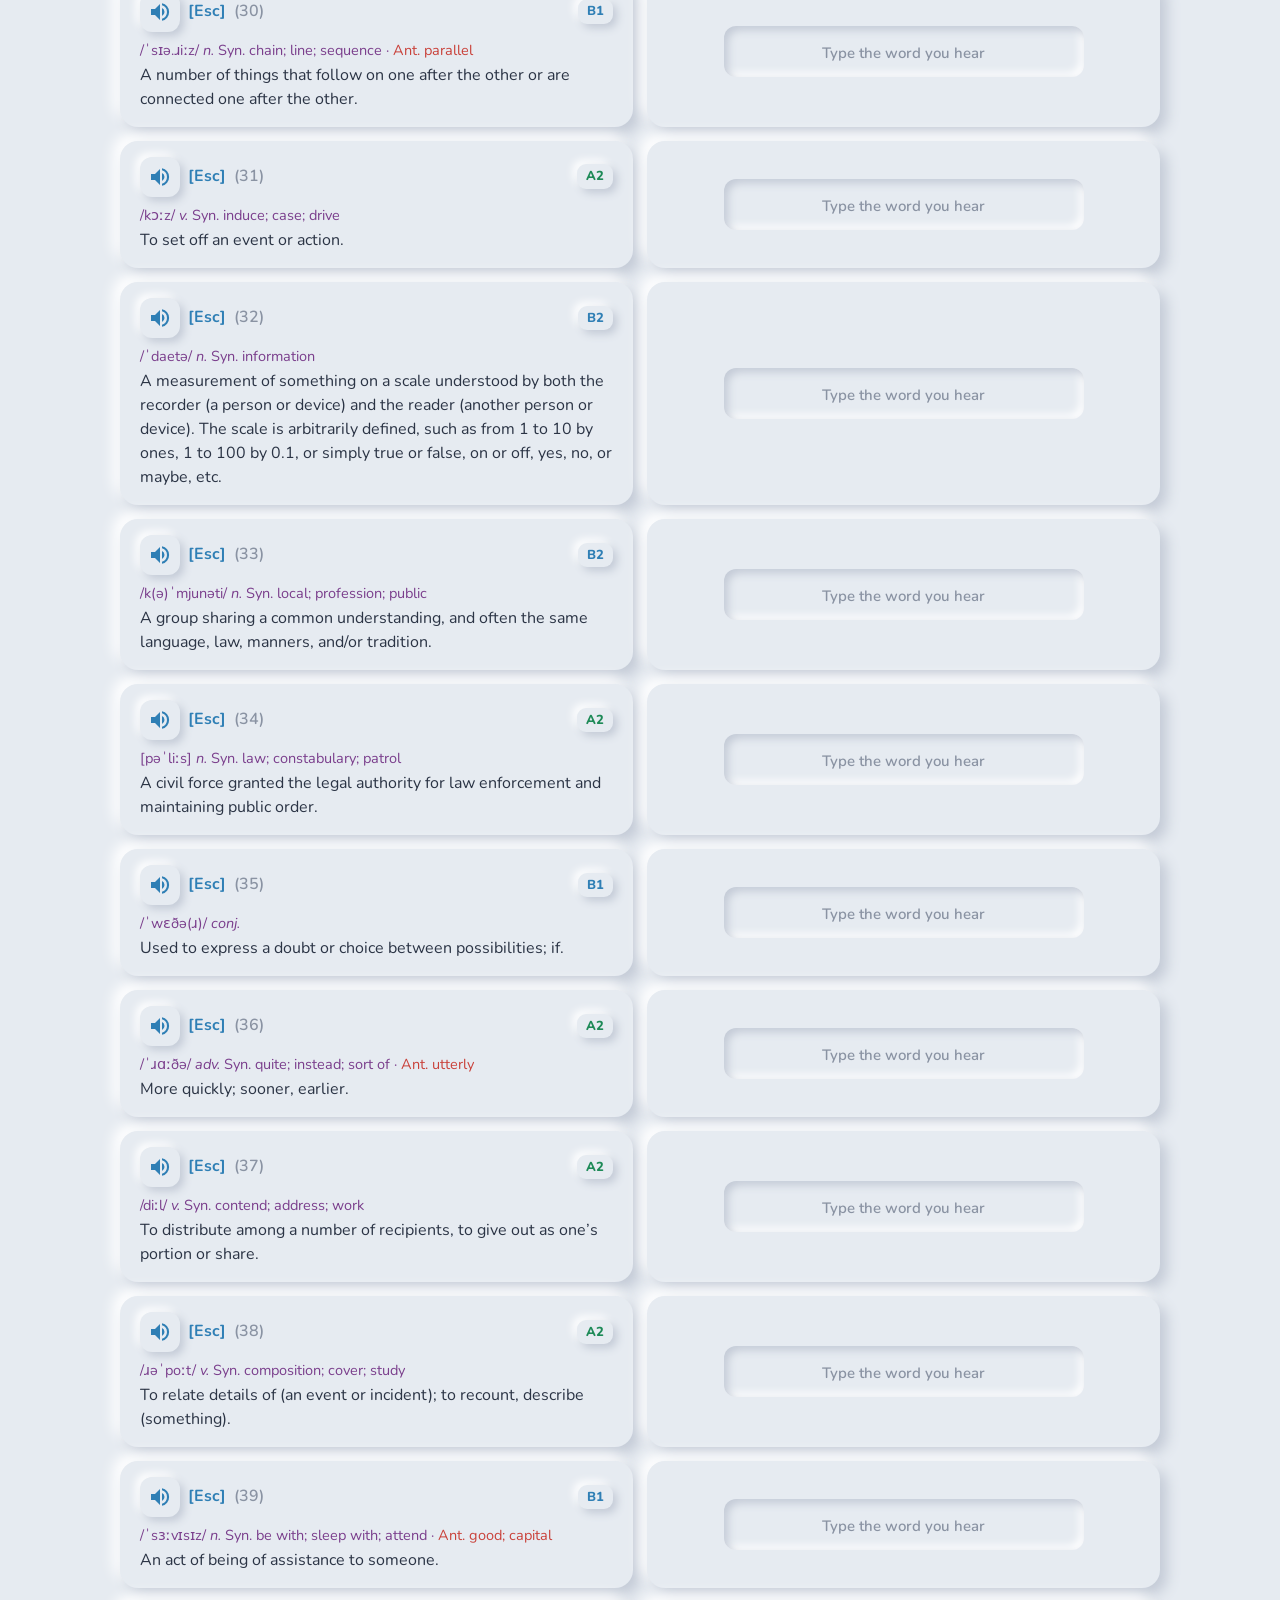
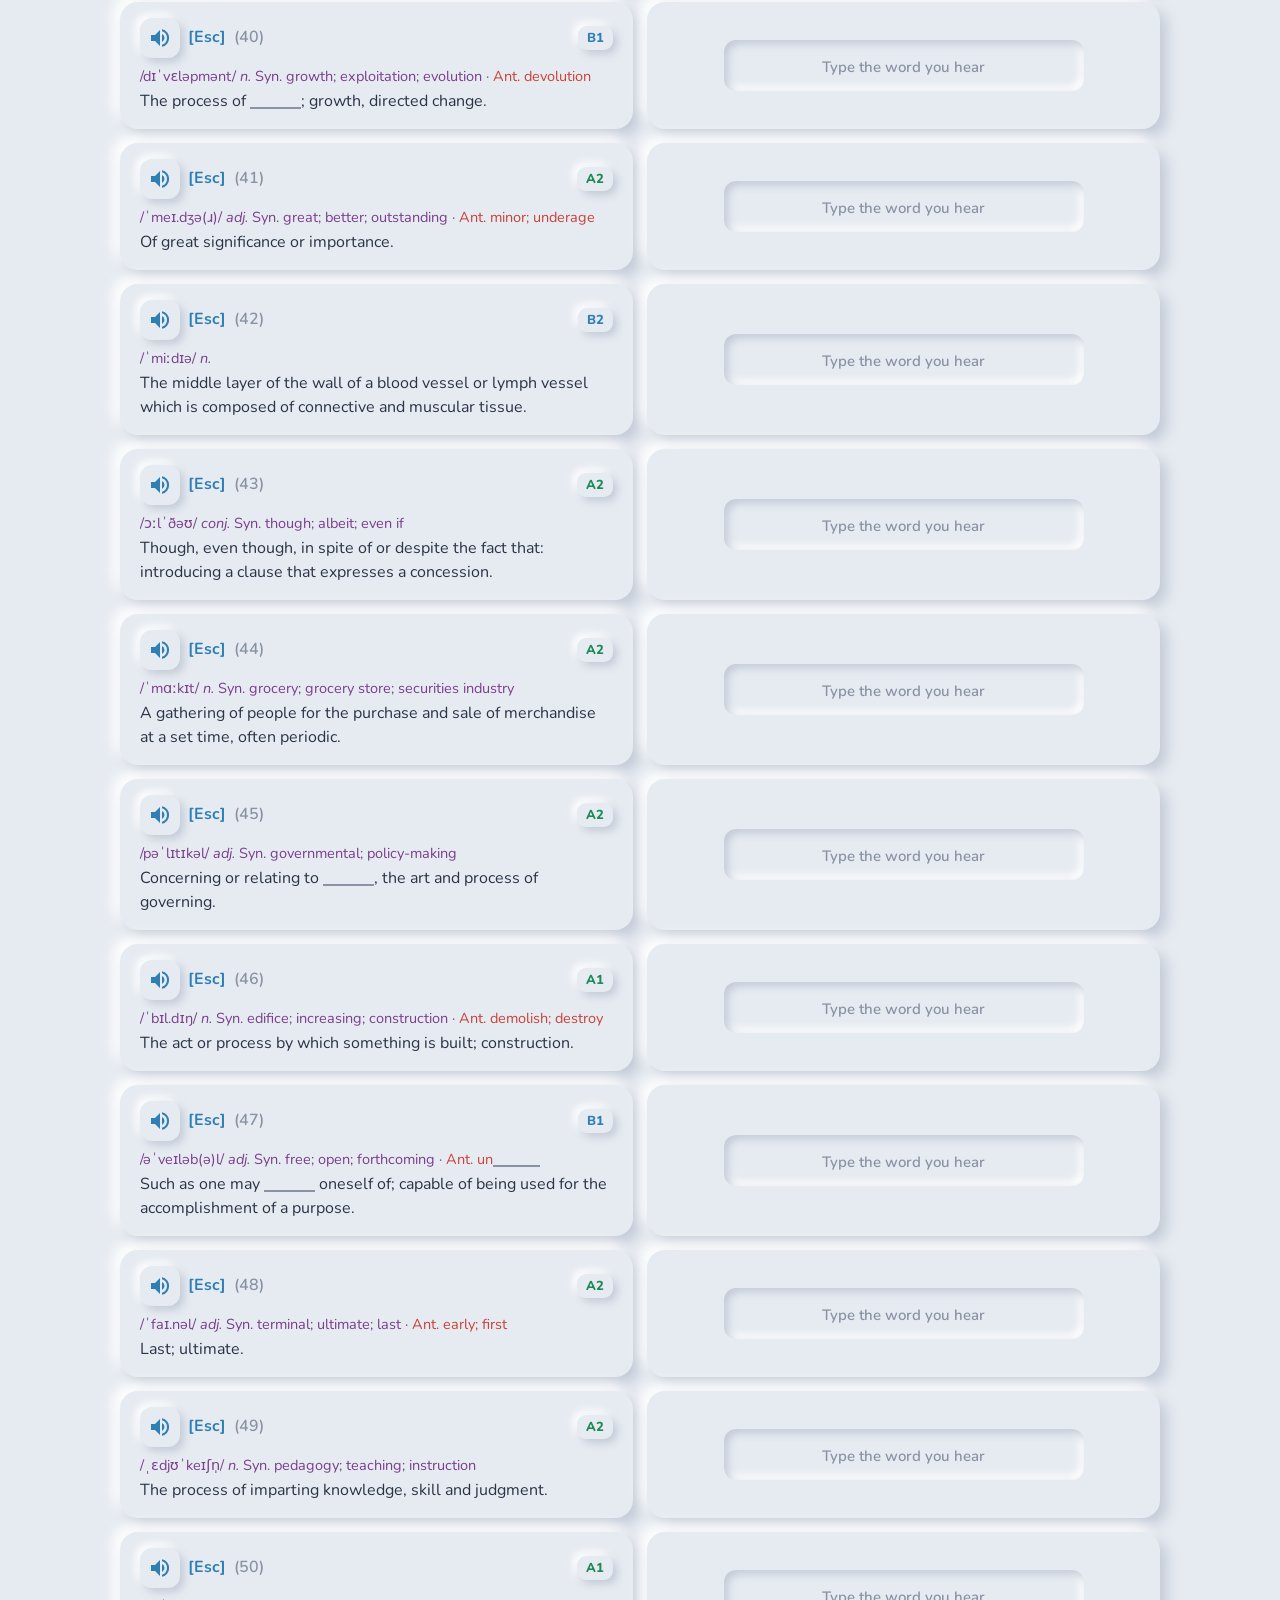
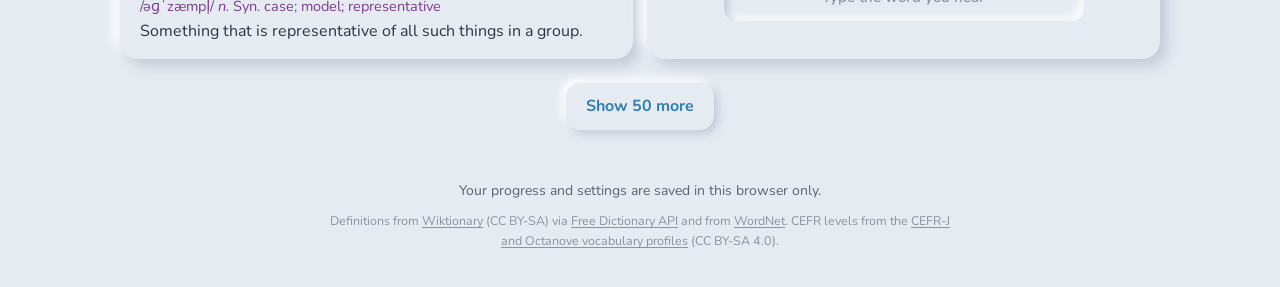
==== commit 42e597af: "Enhance settings and feedback features: add options for wrong letter display duration, PDF export, a" ====
--- a/index.html
+++ b/index.html
@@ -69,6 +69,16 @@
           </select>
         </label>
         <label class="field">
+          <span>Show wrong letter</span>
+          <select id="wrongMs">
+            <option value="0">Don't show</option>
+            <option value="300">0.3 s</option>
+            <option value="500">0.5 s</option>
+            <option value="1000">1 s</option>
+            <option value="2000">2 s</option>
+          </select>
+        </label>
+        <label class="field">
           <span>Voice</span>
           <select id="voice"></select>
         </label>
@@ -80,6 +90,11 @@
             <option value="1">Fast</option>
           </select>
         </label>
+        <div class="settings-actions">
+          <button class="link" id="exportBtn" type="button">Export PDF</button>
+          <button class="link" id="resetBtn" type="button">Reset progress</button>
+          <button class="link danger" id="resetAllBtn" type="button">Reset all</button>
+        </div>
       </div>
     </section>
 
@@ -95,11 +110,6 @@
 
   <footer class="footer">
     <p class="saved-note">Your progress and settings are saved in this browser only.</p>
-    <div class="footer-actions">
-      <button class="link" id="exportBtn" type="button">Export progress (PDF)</button>
-      <button class="link" id="resetBtn" type="button">Reset progress</button>
-      <button class="link danger" id="resetAllBtn" type="button">Reset all</button>
-    </div>
     <p class="credits">
       Definitions from <a href="https://en.wiktionary.org" rel="noopener" target="_blank">Wiktionary</a> (CC BY-SA)
       via <a href="https://dictionaryapi.dev" rel="noopener" target="_blank">Free Dictionary API</a> and from
--- a/css/styles.css
+++ b/css/styles.css
@@ -75,11 +75,16 @@
 .settings {
   flex-basis: 100%;
   display: grid;
-  grid-template-columns: repeat(4, minmax(0, 1fr));
-  gap: 12px;
-  padding-top: 12px;
+  grid-template-columns: repeat(5, minmax(0, 1fr));
+  gap: 8px 10px;
+  padding-top: 10px;
   border-top: 1px solid var(--shade);
 }
+.settings .field { gap: 2px; }
+.settings .field > span { font-size: 12px; }
+.settings select { height: 38px; border-radius: 10px; }
+.settings-actions { grid-column: 1 / -1; display: flex; flex-wrap: wrap; gap: 0 8px; margin: 0 -8px -6px; }
+.settings-actions .link { min-height: 40px; padding: 8px; }
 .field { display: grid; gap: 4px; min-width: 0; }
 .field > span { font-size: 13px; font-weight: 700; color: var(--muted); padding-left: 4px; }
 select {
@@ -106,6 +111,7 @@
 
 /* ---------- Word rows ---------- */
 .rows { display: grid; gap: 14px; }
+.row { scroll-margin-top: 12px; }
 .row {
   display: grid;
   grid-template-columns: minmax(0, 1fr) minmax(0, 1fr);
@@ -173,6 +179,7 @@
 .answer:focus { outline: none; }
 .answer:focus-visible { outline: 2px solid var(--accent); outline-offset: 3px; }
 .answer[readonly] { cursor: default; }
+.answer.wrong { color: var(--bad); }
 .answer::placeholder { color: var(--faint); font-weight: 600; letter-spacing: 0; font-size: 15px; }
 
 .tries { display: grid; gap: 8px; justify-items: center; color: var(--bad); font-size: 14px; font-weight: 700; text-align: center; }
@@ -209,11 +216,10 @@
 .empty { padding: 40px 20px; text-align: center; color: var(--muted); border-radius: var(--radius); box-shadow: var(--inset); }
 
 .footer { padding: 10px 20px max(36px, env(safe-area-inset-bottom)); text-align: center; }
-.saved-note { margin: 0 0 8px; color: var(--muted); font-size: 14px; }
-.footer-actions { display: flex; justify-content: center; gap: 6px 14px; flex-wrap: wrap; }
+.saved-note { margin: 0; color: var(--muted); font-size: 14px; }
 .link.danger { color: var(--bad); }
 .link:disabled { color: var(--faint); cursor: progress; }
-.credits { max-width: 640px; margin: 18px auto 0; color: var(--faint); font-size: 12.5px; line-height: 1.6; }
+.credits { max-width: 640px; margin: 10px auto 0; color: var(--faint); font-size: 12.5px; line-height: 1.6; }
 .credits a { color: inherit; text-underline-offset: 2px; }
 .link { min-height: 44px; border: 0; background: none; padding: 10px 12px; color: var(--muted); font-size: 14px; font-weight: 600; cursor: pointer; }
 .link:hover { color: var(--accent); text-decoration: underline; text-underline-offset: 3px; }
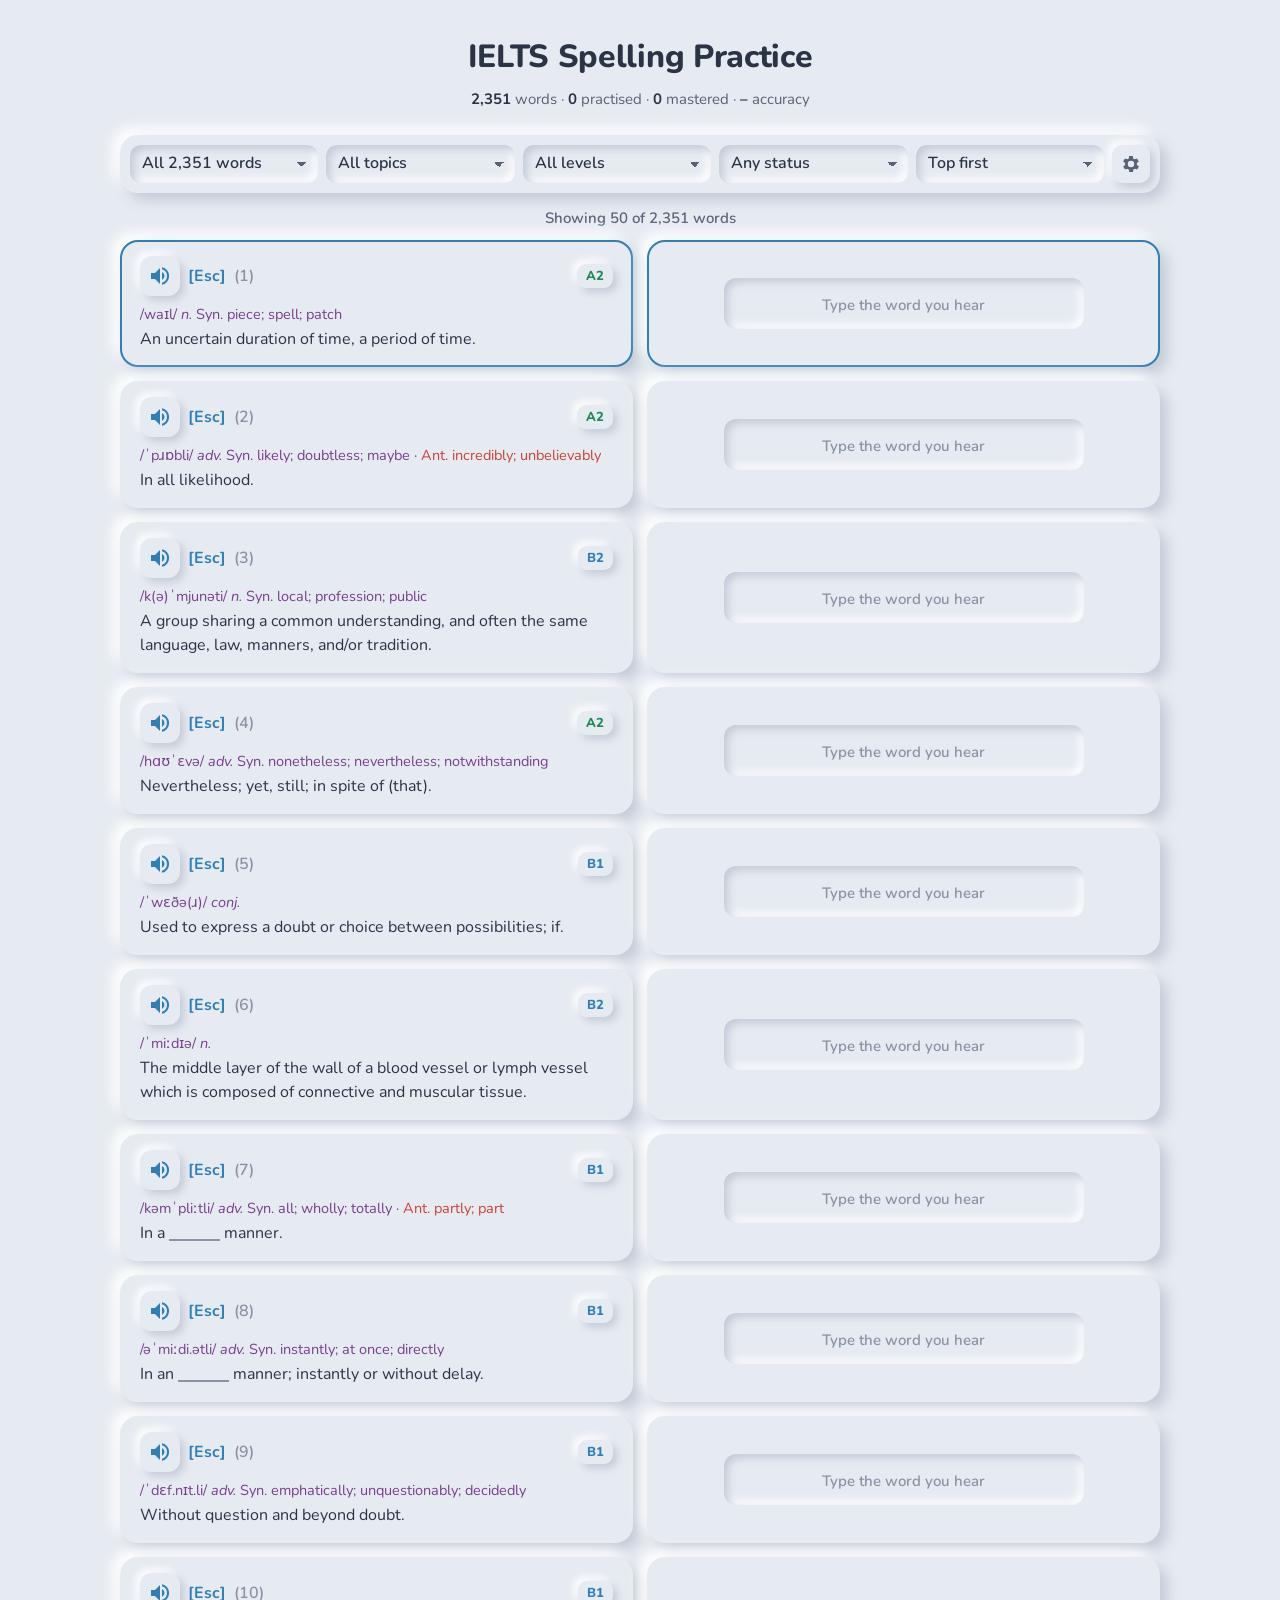
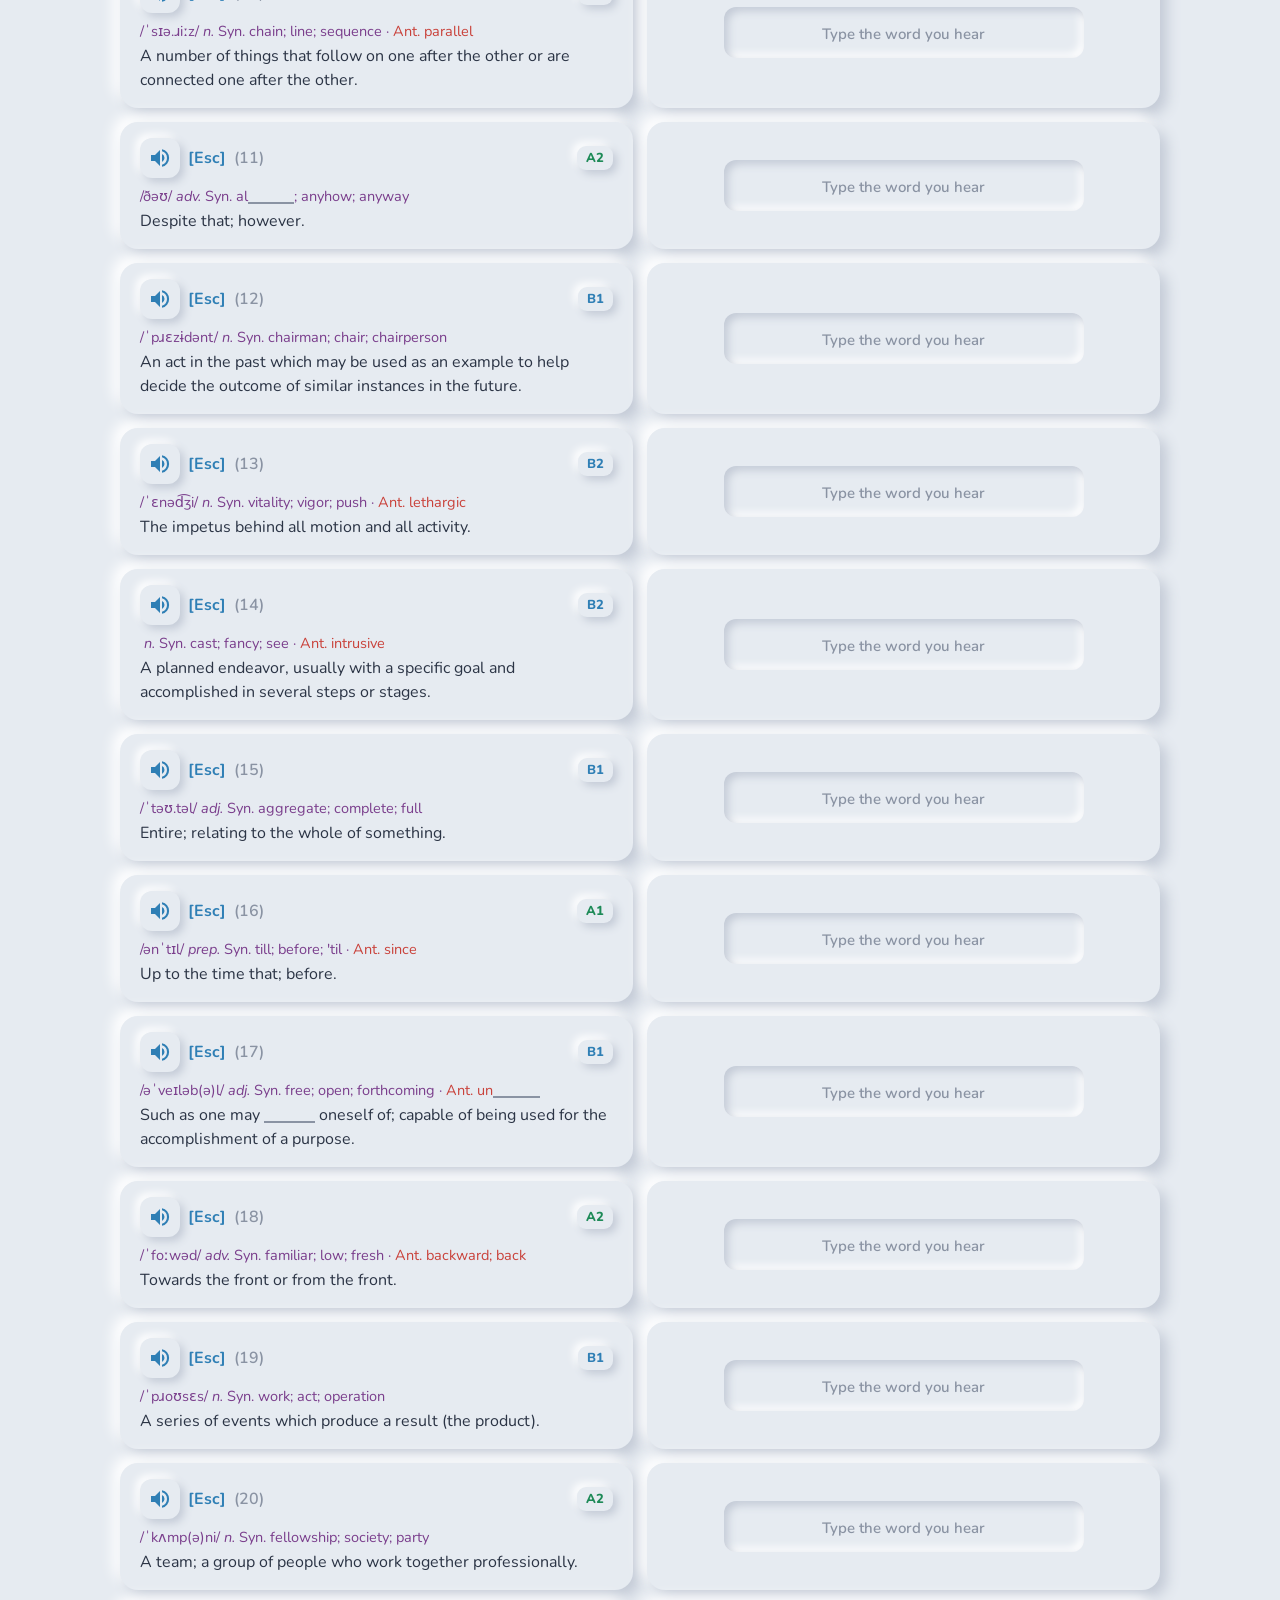
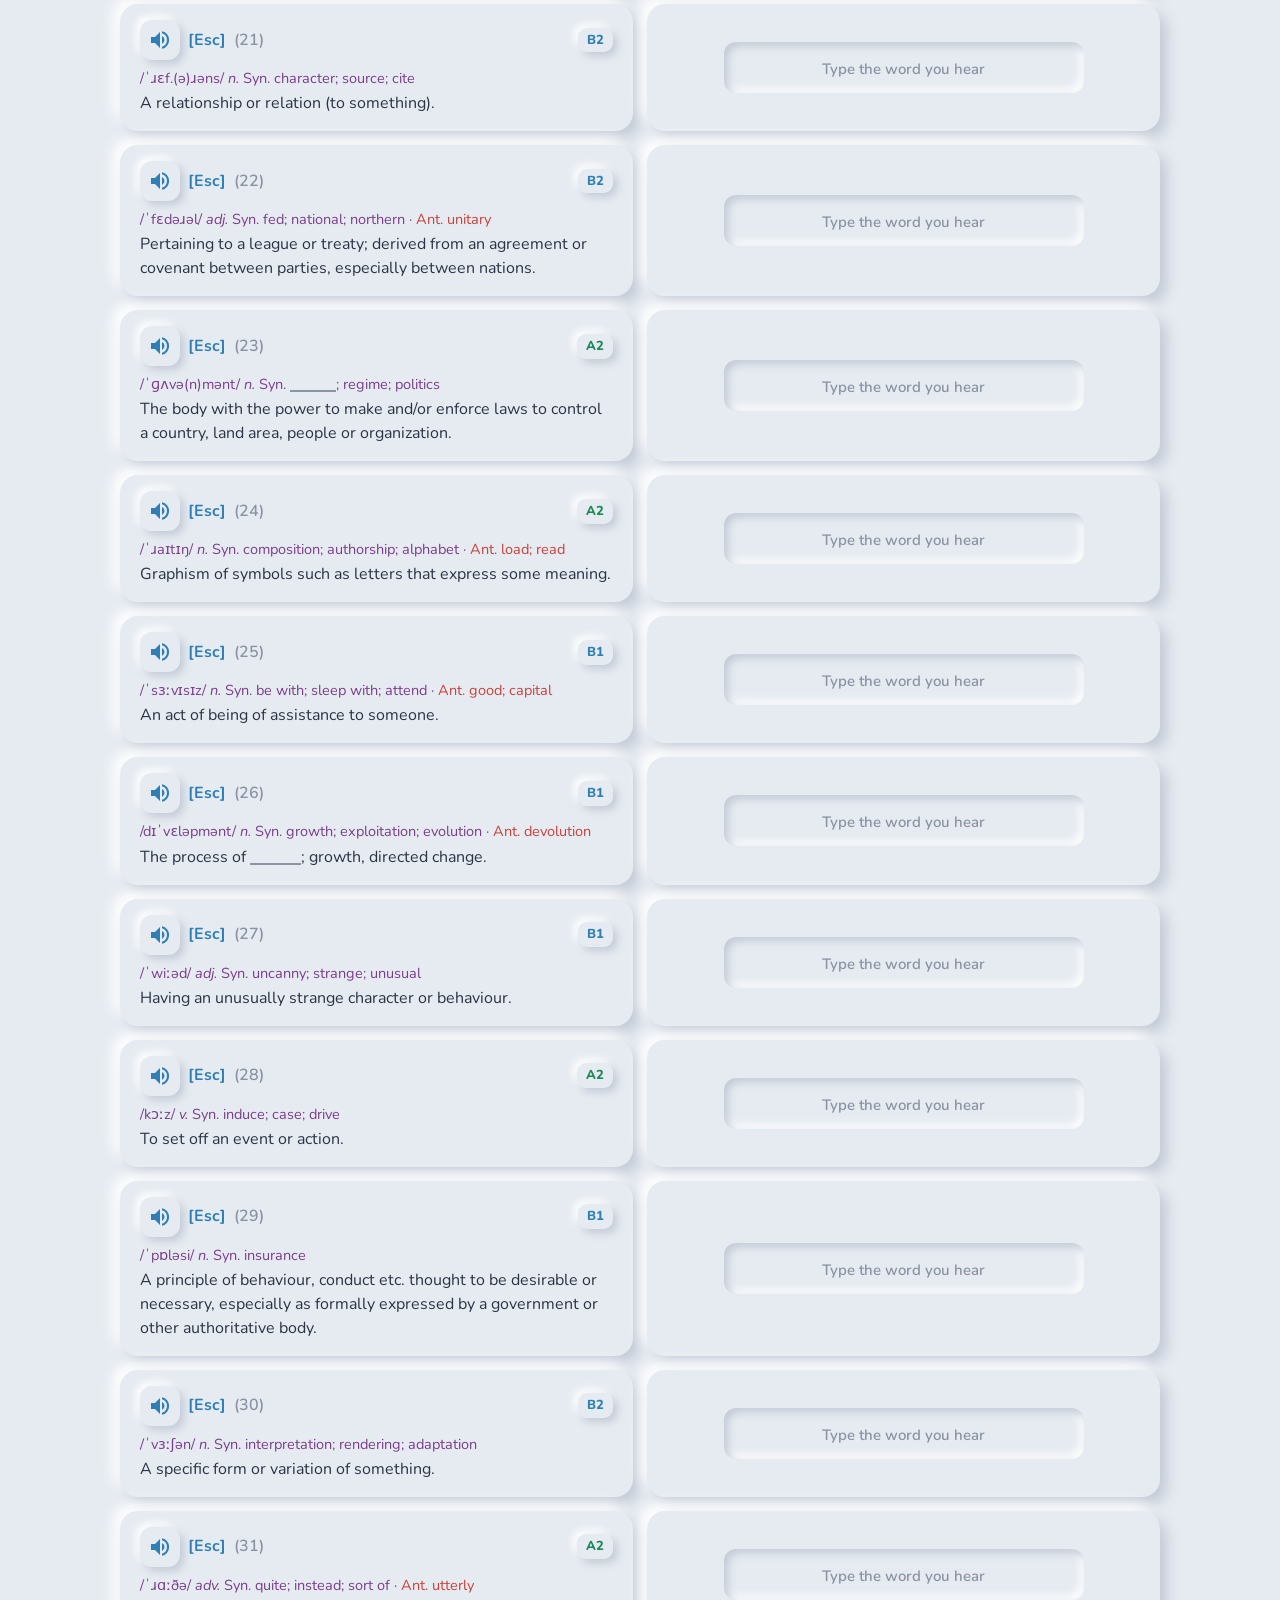
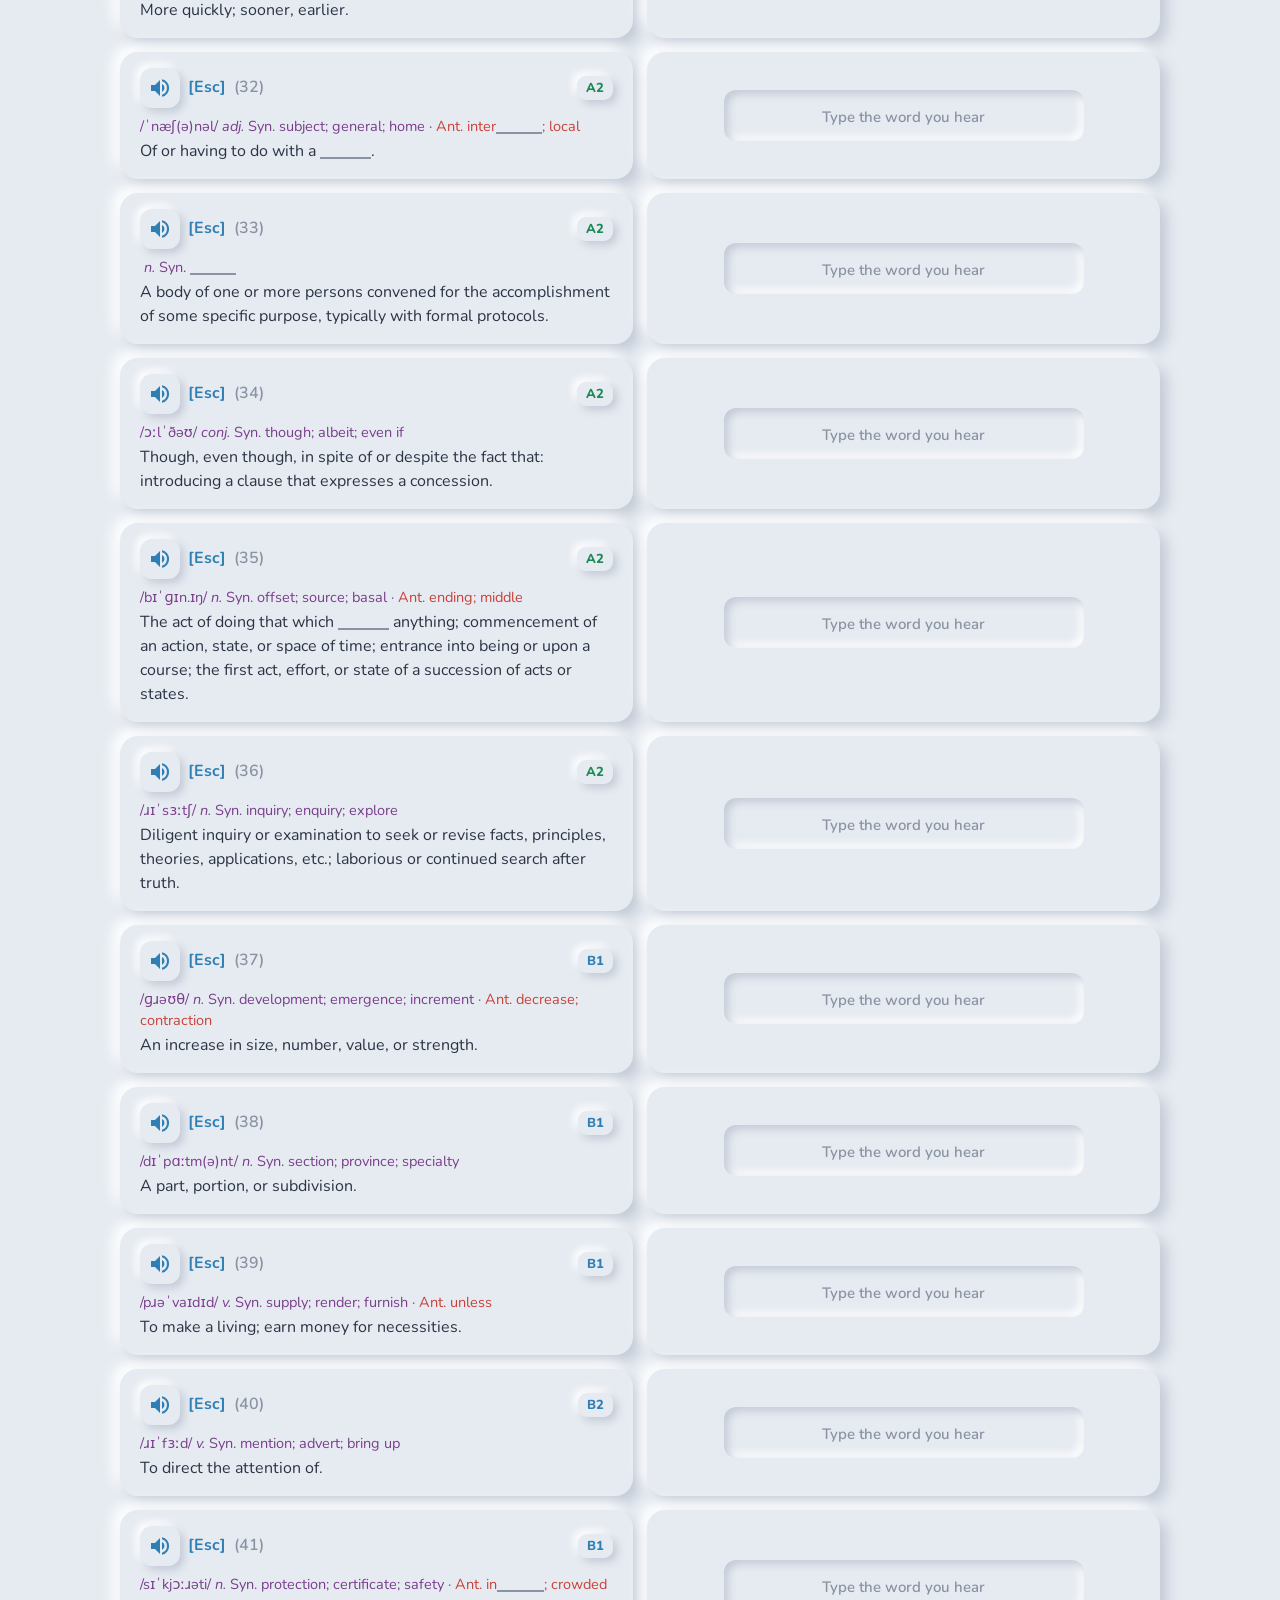
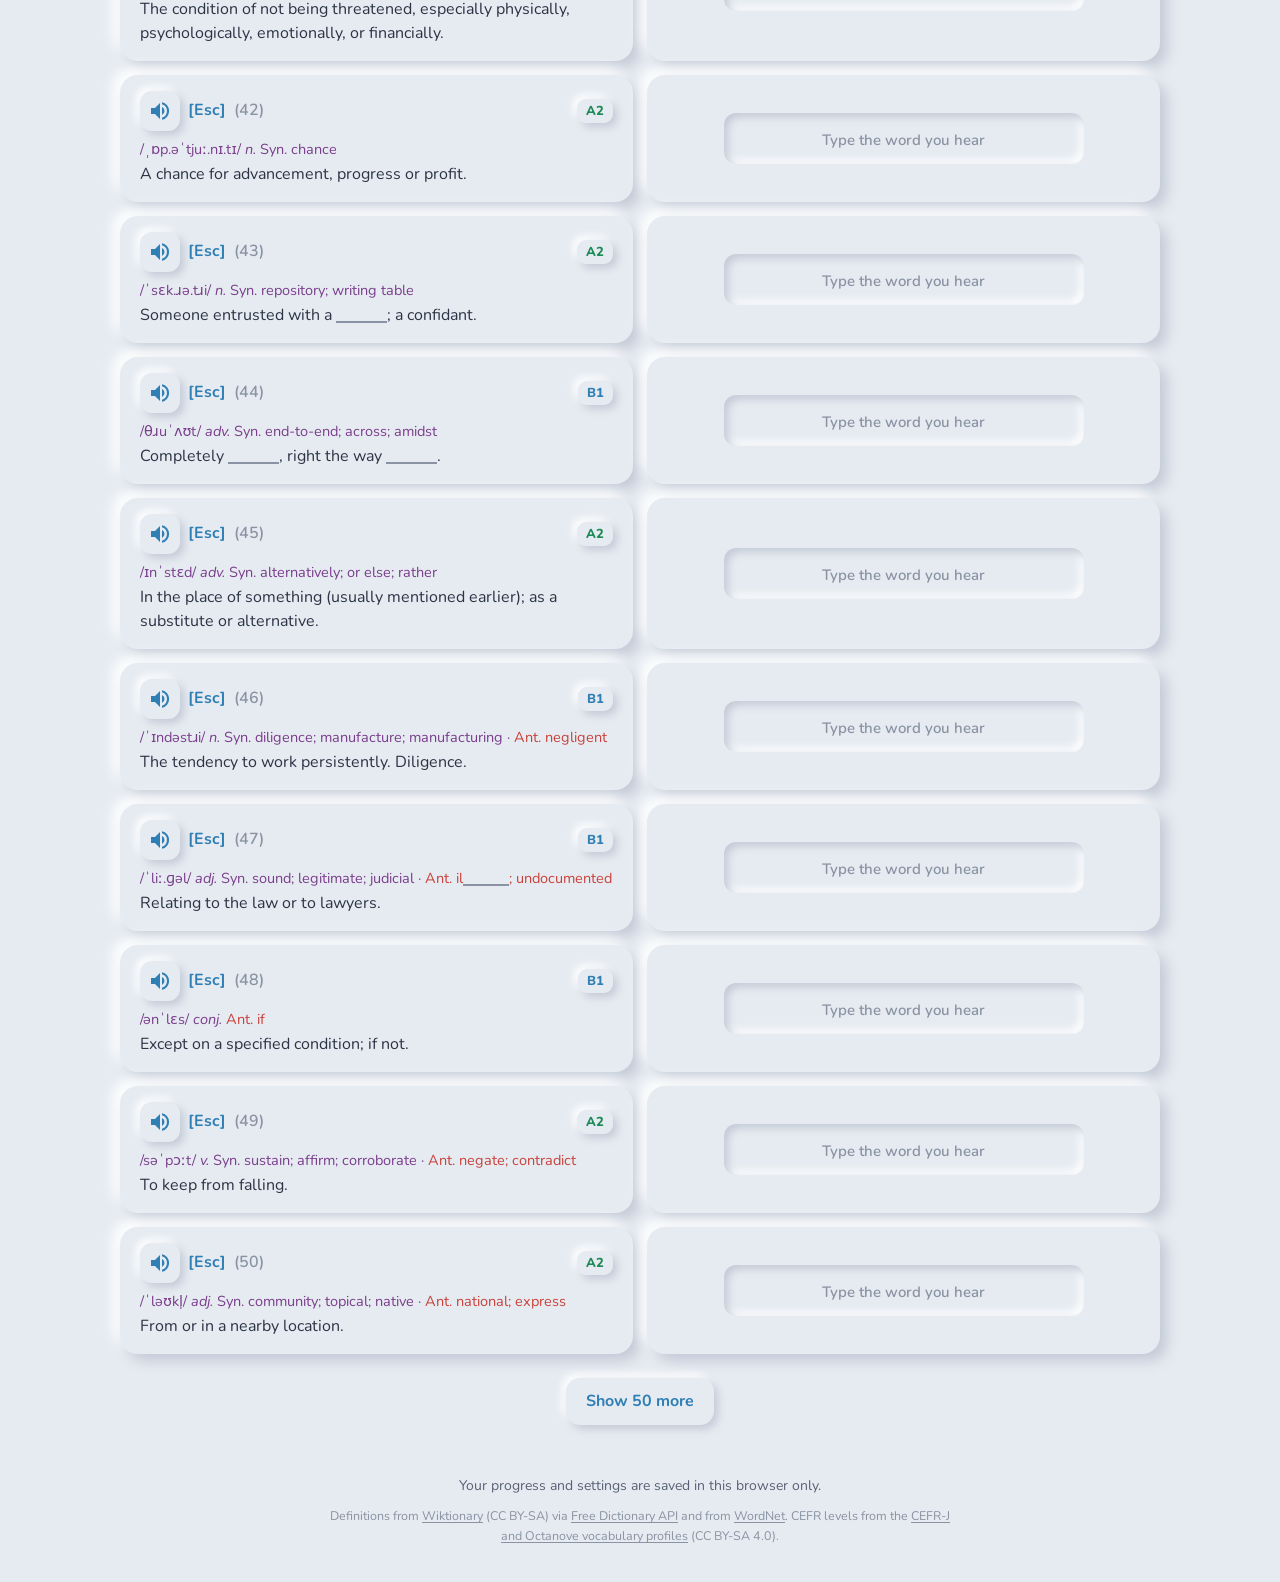
==== commit 5cbd5906: "Add word filtering options and enhance ranking for improved usability - Introduced a new dropdown fo" ====
--- a/index.html
+++ b/index.html
@@ -21,6 +21,13 @@
   <main class="main">
     <section class="toolbar" aria-label="Choose words">
       <div class="filters">
+        <select id="top" aria-label="Word list">
+          <option value="100">Top 100</option>
+          <option value="500">Top 500</option>
+          <option value="1000">Top 1,000</option>
+          <option value="1500">Top 1,500</option>
+          <option value="all">All words</option>
+        </select>
         <select id="topic" aria-label="Topic"></select>
         <select id="level" aria-label="CEFR level">
           <option value="all">All levels</option>
@@ -32,20 +39,21 @@
           <option value="C2">C2 · Proficient</option>
         </select>
         <select id="status" aria-label="Show">
-          <option value="all">All words</option>
+          <option value="all">Any status</option>
           <option value="new">New words</option>
           <option value="weak">My mistakes</option>
           <option value="notmastered">Not mastered</option>
         </select>
         <select id="order" aria-label="Order">
-          <option value="freq">Frequency</option>
+          <option value="rank">Top first</option>
           <option value="random">Random</option>
           <option value="alpha">A to Z</option>
         </select>
+        <button class="gear" id="settingsBtn" type="button" aria-label="Settings" aria-expanded="false" aria-controls="settings">
+          <svg viewBox="0 0 24 24" width="22" height="22" aria-hidden="true"><path fill="currentColor" d="M19.4 13a7.5 7.5 0 0 0 0-2l2.1-1.6-2-3.5-2.5 1a7.4 7.4 0 0 0-1.7-1L15 3.3h-4l-.4 2.6a7.4 7.4 0 0 0-1.7 1l-2.5-1-2 3.5L6.6 11a7.5 7.5 0 0 0 0 2l-2.1 1.6 2 3.5 2.5-1c.5.4 1.1.7 1.7 1l.4 2.6h4l.4-2.6c.6-.3 1.2-.6 1.7-1l2.5 1 2-3.5-2.1-1.6ZM13 15.5a3.5 3.5 0 1 1 0-7 3.5 3.5 0 0 1 0 7Z" transform="translate(-1 0)"/></svg>
+          <span class="gear-label">Settings</span>
+        </button>
       </div>
-      <button class="gear" id="settingsBtn" type="button" aria-label="Settings" aria-expanded="false" aria-controls="settings">
-        <svg viewBox="0 0 24 24" width="22" height="22" aria-hidden="true"><path fill="currentColor" d="M19.4 13a7.5 7.5 0 0 0 0-2l2.1-1.6-2-3.5-2.5 1a7.4 7.4 0 0 0-1.7-1L15 3.3h-4l-.4 2.6a7.4 7.4 0 0 0-1.7 1l-2.5-1-2 3.5L6.6 11a7.5 7.5 0 0 0 0 2l-2.1 1.6 2 3.5 2.5-1c.5.4 1.1.7 1.7 1l.4 2.6h4l.4-2.6c.6-.3 1.2-.6 1.7-1l2.5 1 2-3.5-2.1-1.6ZM13 15.5a3.5 3.5 0 1 1 0-7 3.5 3.5 0 0 1 0 7Z" transform="translate(-1 0)"/></svg>
-      </button>
       <div class="settings" id="settings" hidden>
         <label class="field">
           <span>Words at a time</span>
--- a/css/styles.css
+++ b/css/styles.css
@@ -53,38 +53,39 @@
   display: flex;
   flex-wrap: wrap;
   align-items: flex-start;
-  gap: 12px;
-  padding: 14px;
+  gap: 8px;
+  padding: 10px;
   border-radius: var(--radius);
   box-shadow: var(--raised);
 }
-.filters { flex: 1; min-width: 0; display: grid; grid-template-columns: repeat(4, minmax(0, 1fr)); gap: 12px; }
+.filters { flex: 1; min-width: 0; display: grid; grid-template-columns: repeat(5, minmax(0, 1fr)) auto; gap: 8px; }
 .gear {
   display: grid;
   place-items: center;
-  width: 44px;
-  height: 44px;
+  width: 38px;
+  height: 38px;
   flex: none;
   border: 0;
-  border-radius: 12px;
+  border-radius: 10px;
   background: var(--bg);
   color: var(--muted);
   box-shadow: var(--raised-sm);
 }
+.gear-label { display: none; }
 .gear[aria-expanded="true"] { box-shadow: var(--inset); color: var(--accent); }
 .settings {
   flex-basis: 100%;
   display: grid;
   grid-template-columns: repeat(5, minmax(0, 1fr));
-  gap: 8px 10px;
-  padding-top: 10px;
+  gap: 6px 8px;
+  padding-top: 8px;
   border-top: 1px solid var(--shade);
 }
 .settings .field { gap: 2px; }
-.settings .field > span { font-size: 12px; }
-.settings select { height: 38px; border-radius: 10px; }
-.settings-actions { grid-column: 1 / -1; display: flex; flex-wrap: wrap; gap: 0 8px; margin: 0 -8px -6px; }
-.settings-actions .link { min-height: 40px; padding: 8px; }
+.settings .field > span { font-size: 12px; padding-left: 2px; }
+.settings select { height: 34px; }
+.settings-actions { grid-column: 1 / -1; display: flex; flex-wrap: wrap; justify-content: center; gap: 0 12px; margin-bottom: -6px; }
+.settings-actions .link { min-height: 36px; padding: 6px 8px; }
 .field { display: grid; gap: 4px; min-width: 0; }
 .field > span { font-size: 13px; font-weight: 700; color: var(--muted); padding-left: 4px; }
 select {
@@ -92,8 +93,8 @@
   appearance: none;
   -webkit-appearance: none;
   border: 0;
-  border-radius: 12px;
-  height: 44px;
+  border-radius: 10px;
+  height: 38px;
   padding: 0 28px 0 12px;
   background-color: var(--bg);
   box-shadow: var(--inset);
@@ -227,13 +228,15 @@
 /* ---------- Responsive ---------- */
 @media (max-width: 900px) {
   .filters, .settings { grid-template-columns: repeat(2, minmax(0, 1fr)); }
+  .gear { width: auto; display: flex; gap: 6px; justify-content: center; font-weight: 700; font-size: 15px; }
+  .gear-label { display: inline; }
 }
 @media (max-width: 640px) {
   .header { padding-top: 22px; }
   .title { font-size: 1.5rem; }
   .main { padding: 12px max(16px, env(safe-area-inset-right)) 32px max(16px, env(safe-area-inset-left)); }
-  .toolbar, .filters, .settings { gap: 10px; }
-  .toolbar { padding: 12px; }
+  .toolbar, .filters { gap: 8px; }
+  .toolbar { padding: 10px; }
   .rows { gap: 16px; }
   .row { grid-template-columns: minmax(0, 1fr); gap: 0; border-radius: var(--radius); box-shadow: var(--raised); }
   .row .card { box-shadow: none; padding: 14px; }
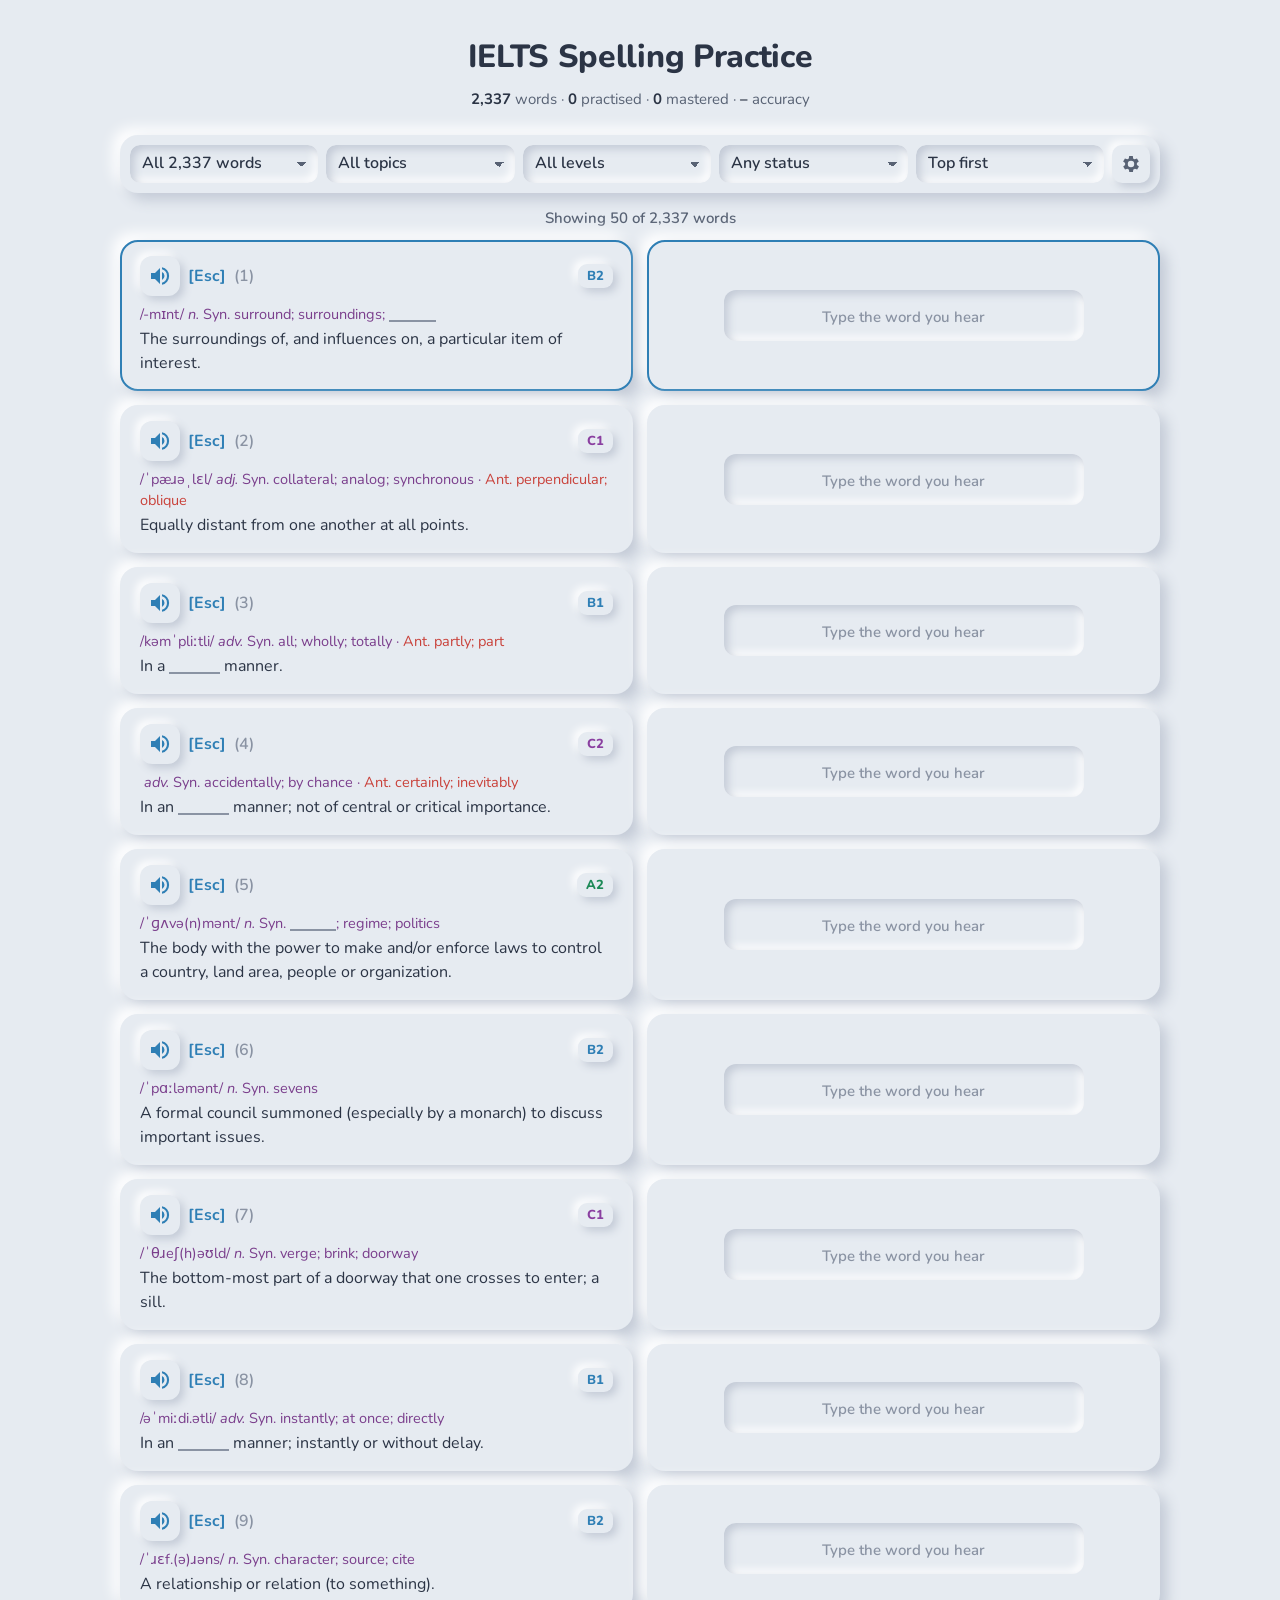
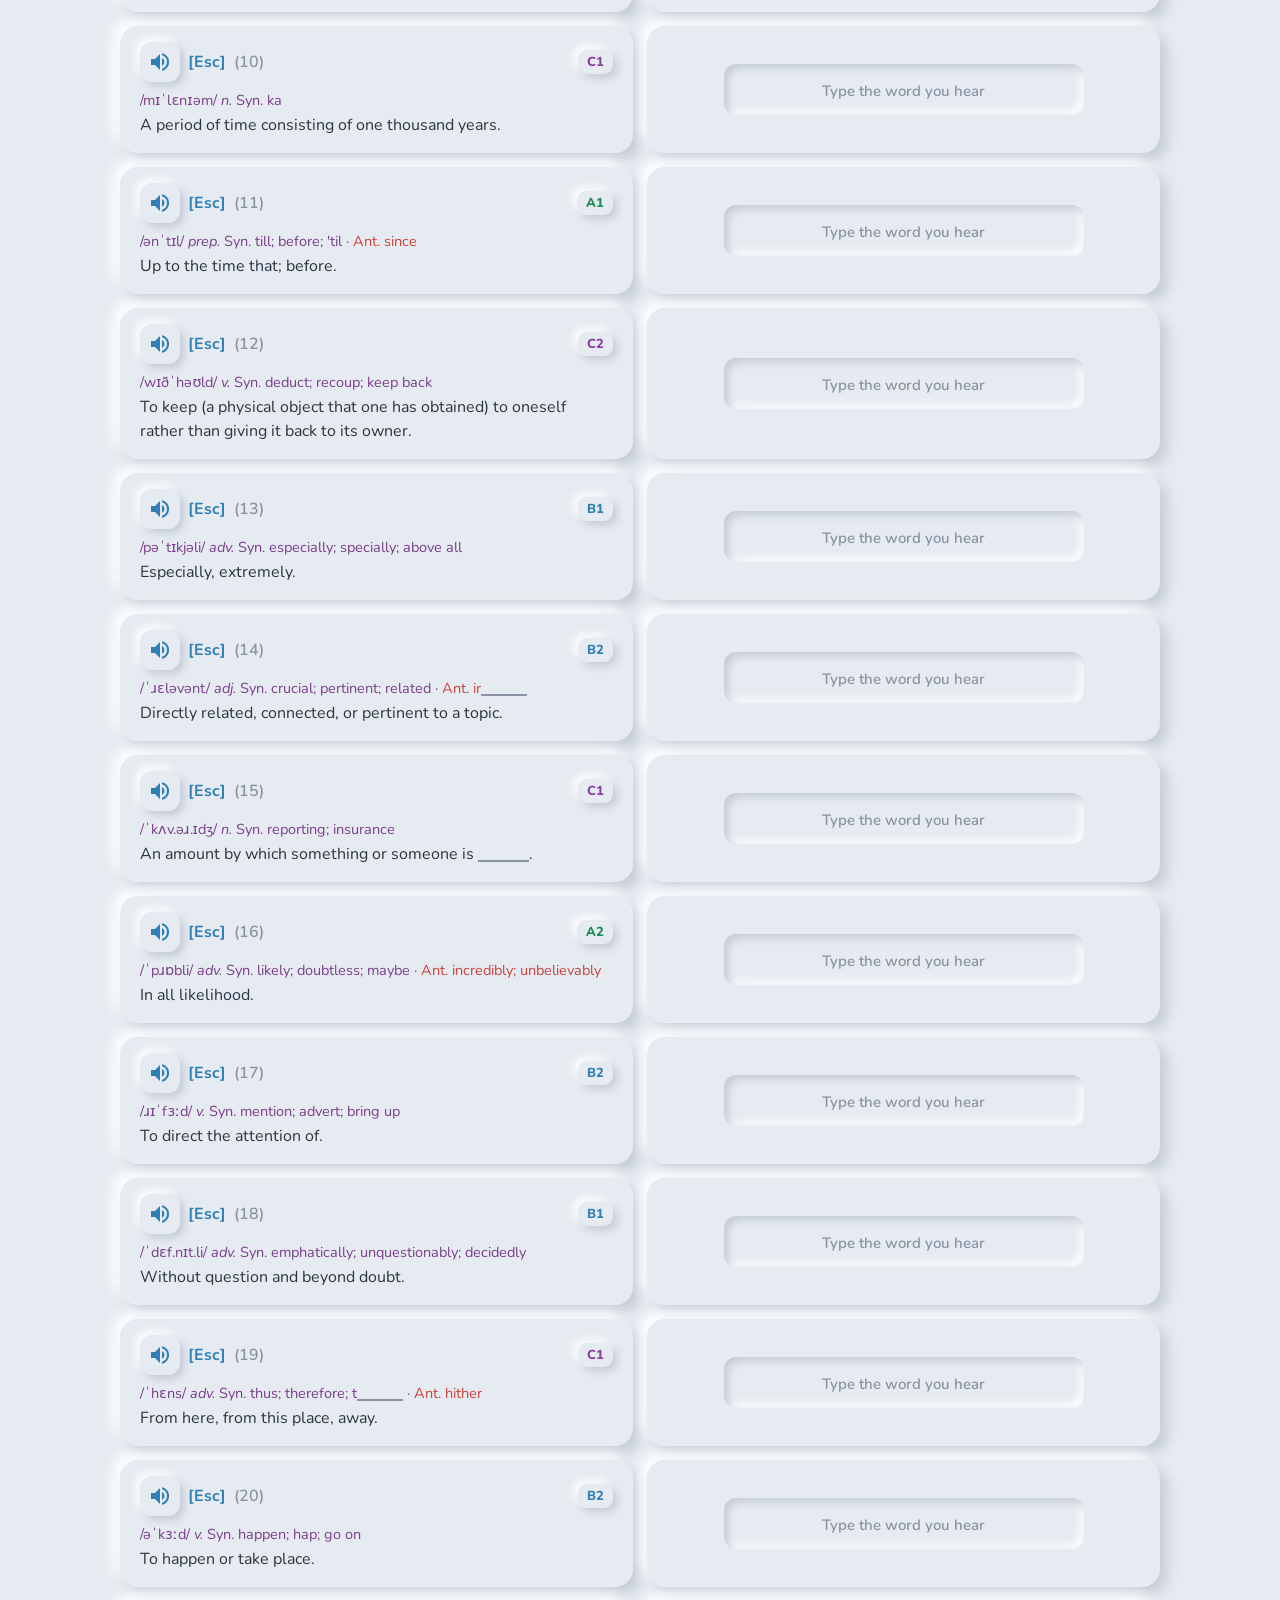
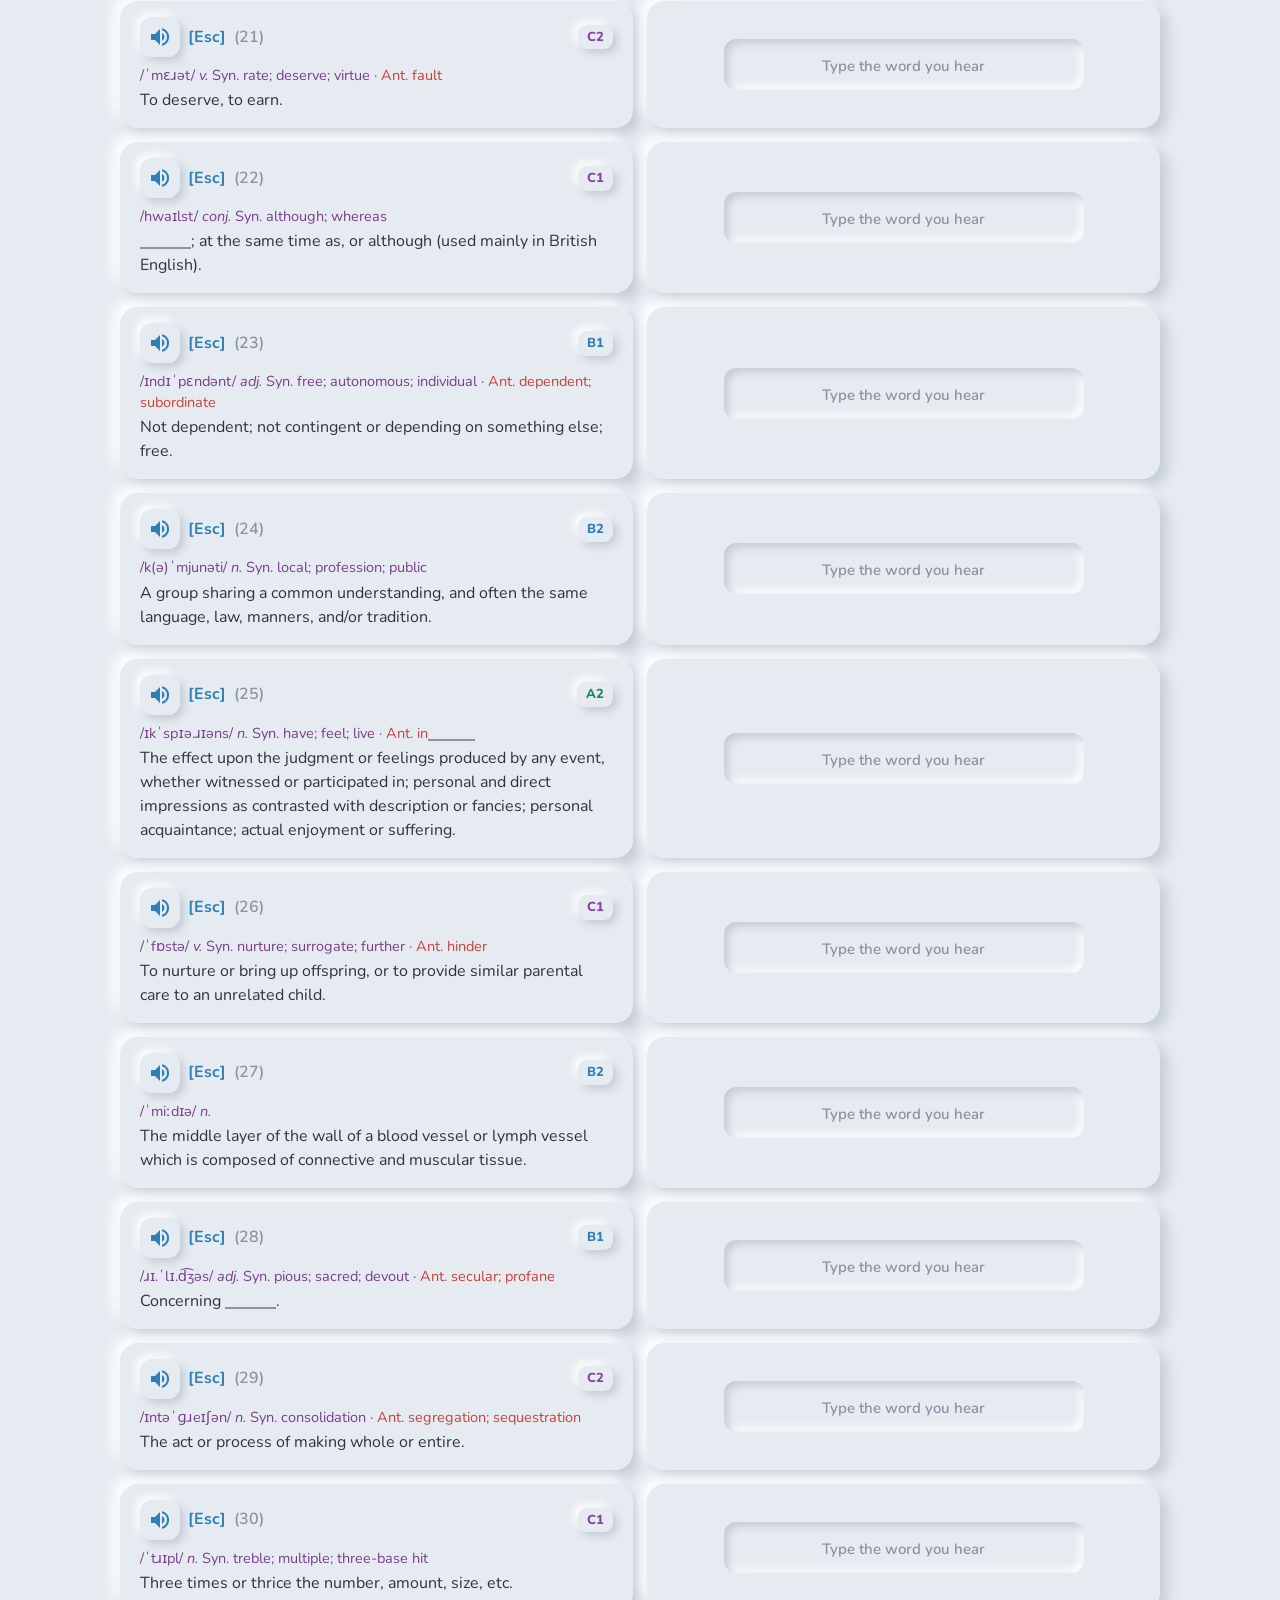
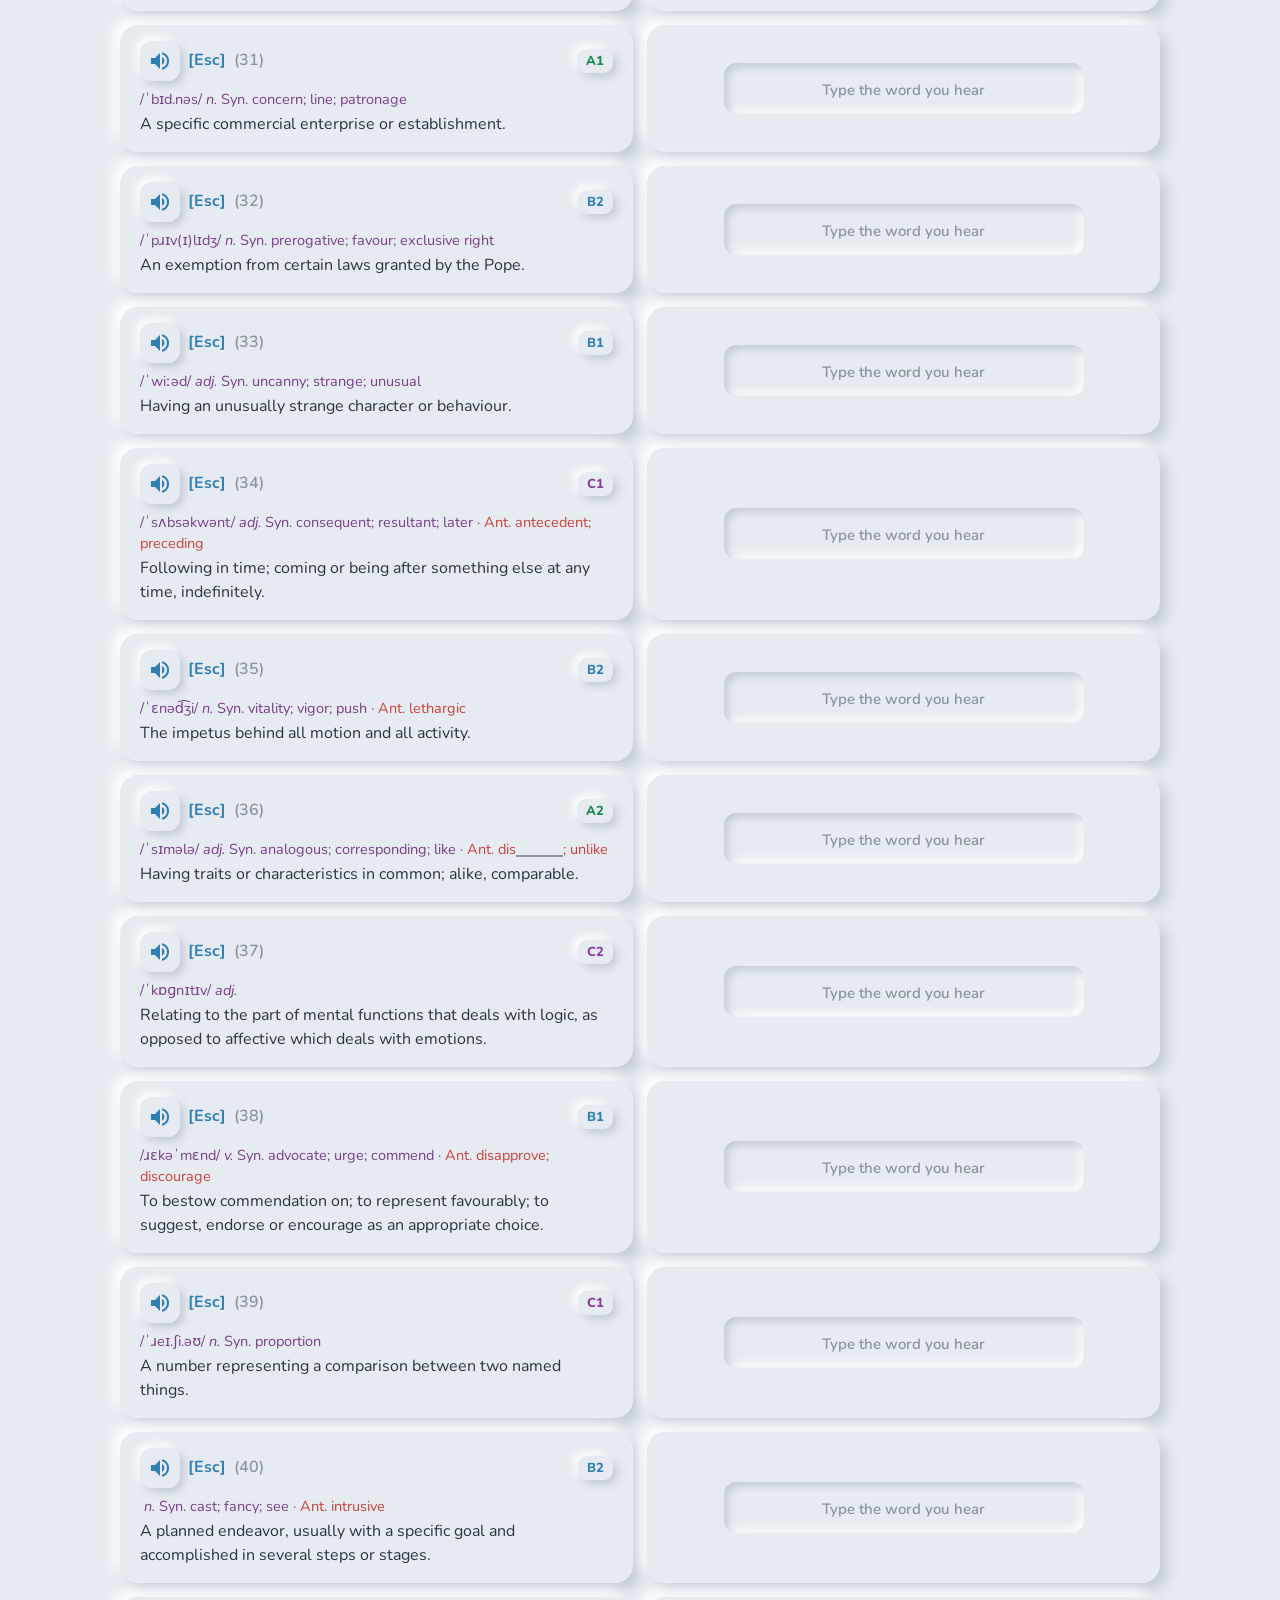
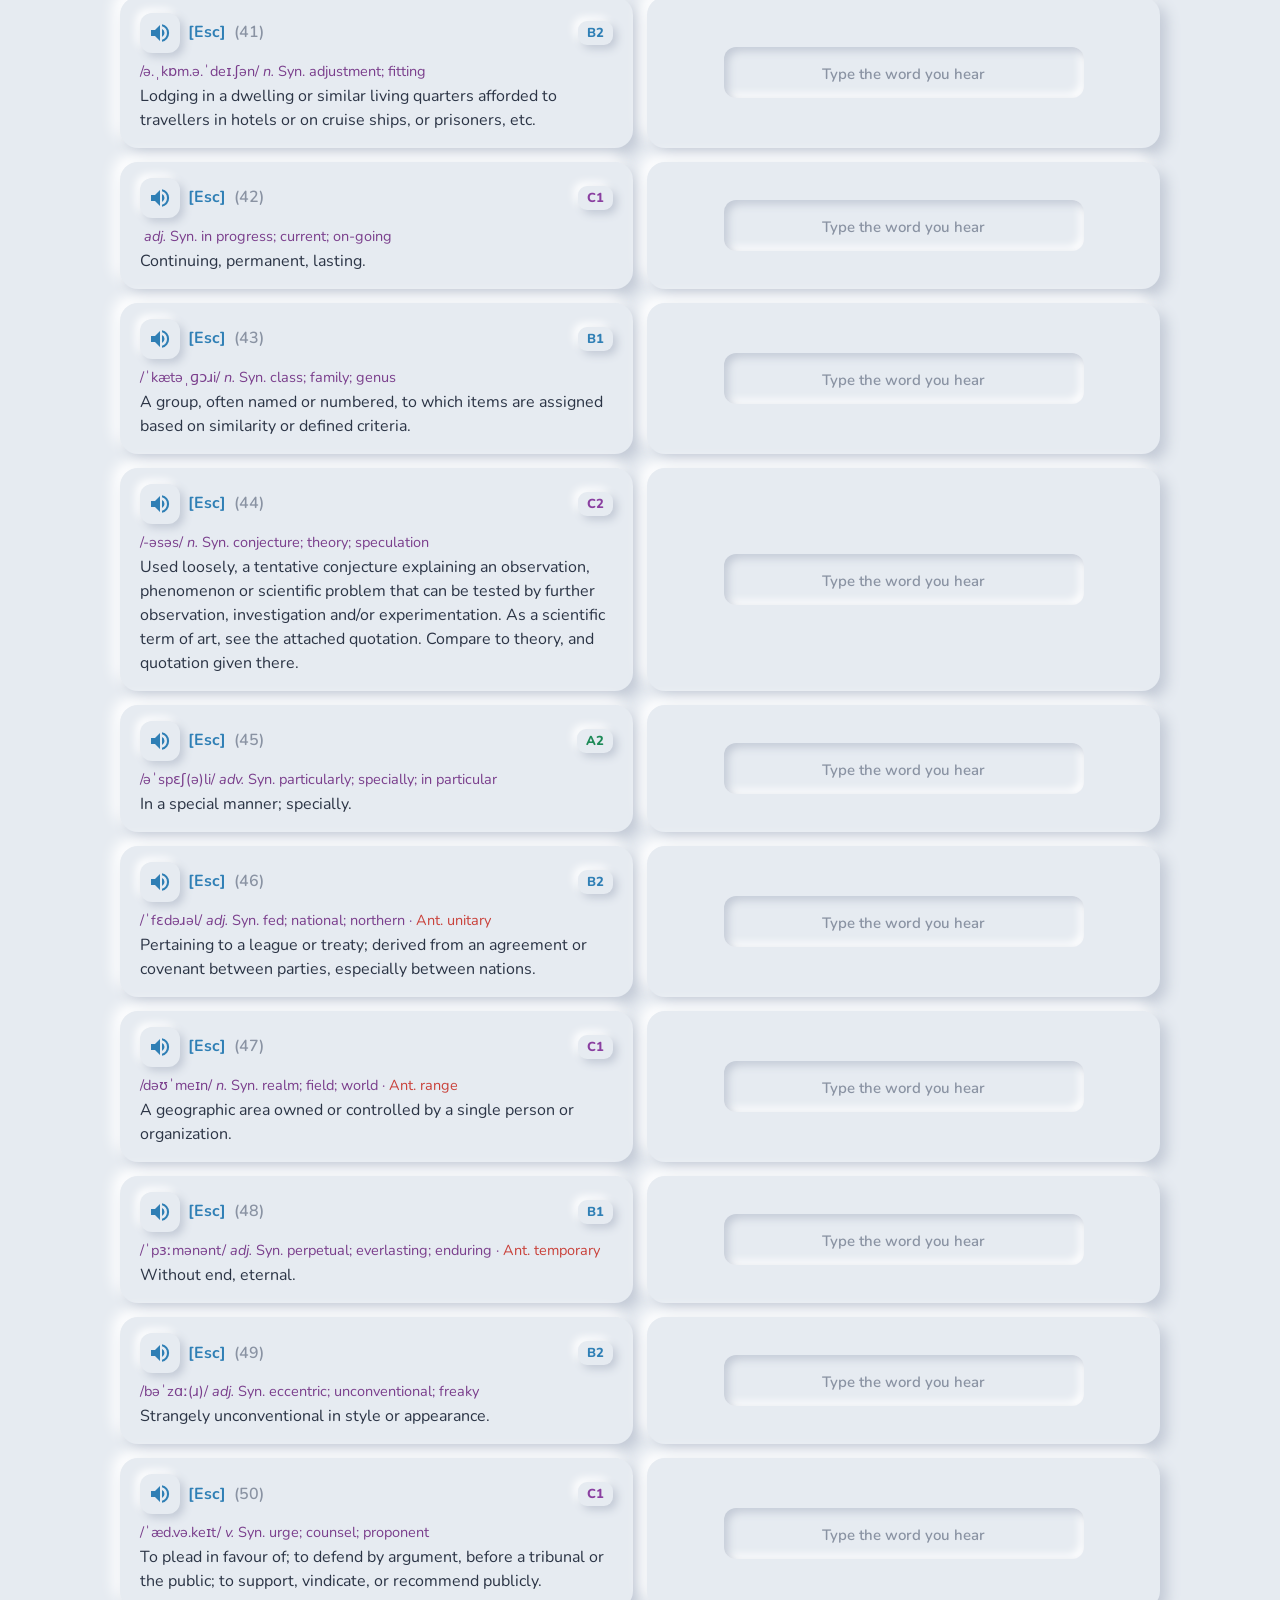
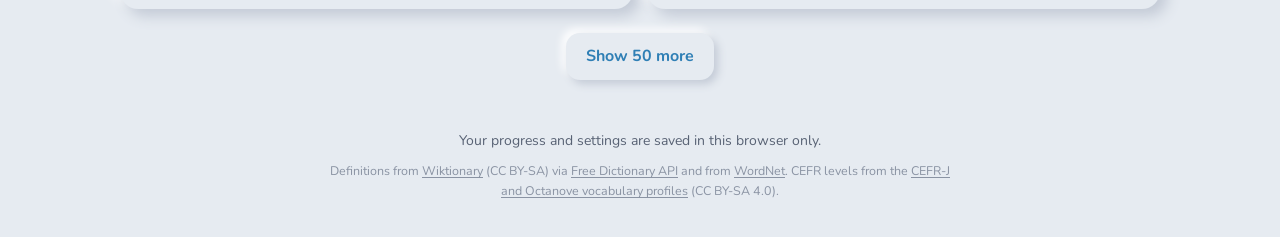
==== commit c15758cd: "Add Top 300 option to word list and enhance data building process - Updated index.html to include a " ====
--- a/index.html
+++ b/index.html
@@ -23,6 +23,7 @@
       <div class="filters">
         <select id="top" aria-label="Word list">
           <option value="100">Top 100</option>
+          <option value="300">Top 300</option>
           <option value="500">Top 500</option>
           <option value="1000">Top 1,000</option>
           <option value="1500">Top 1,500</option>
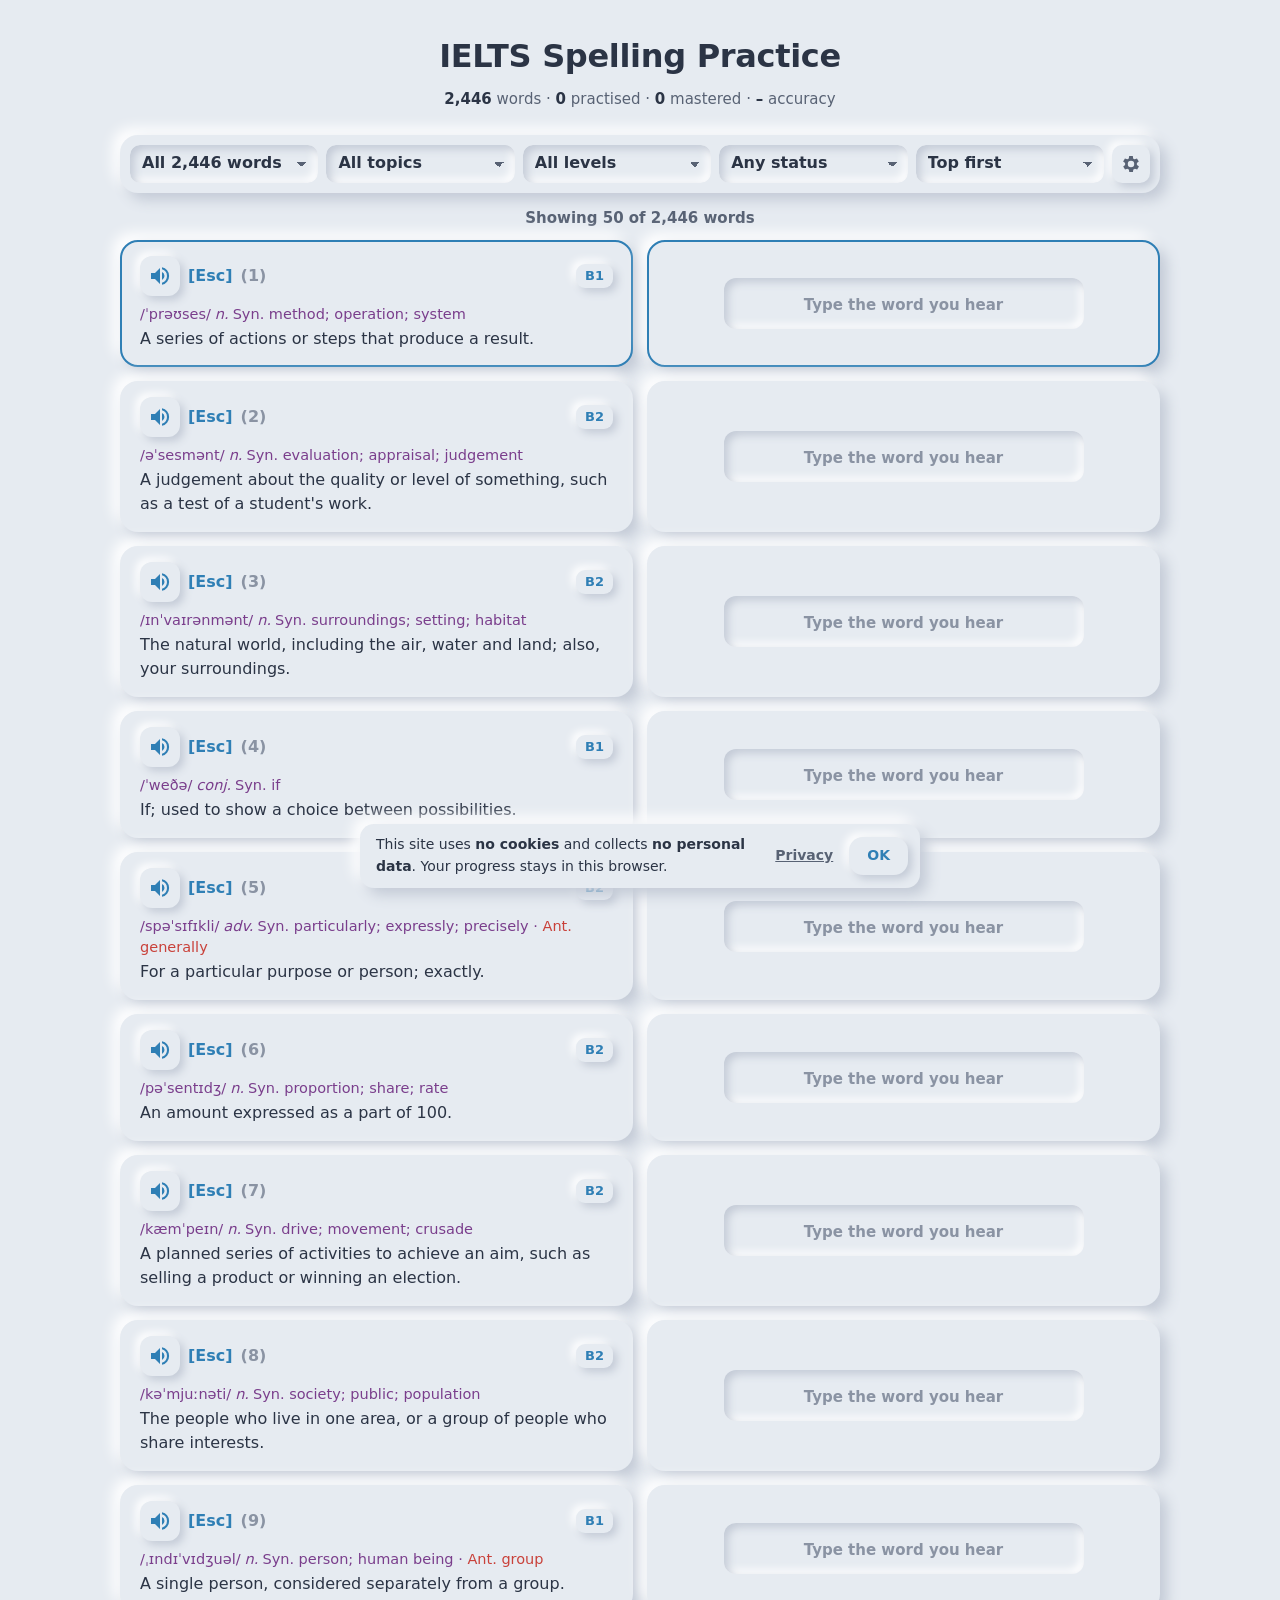
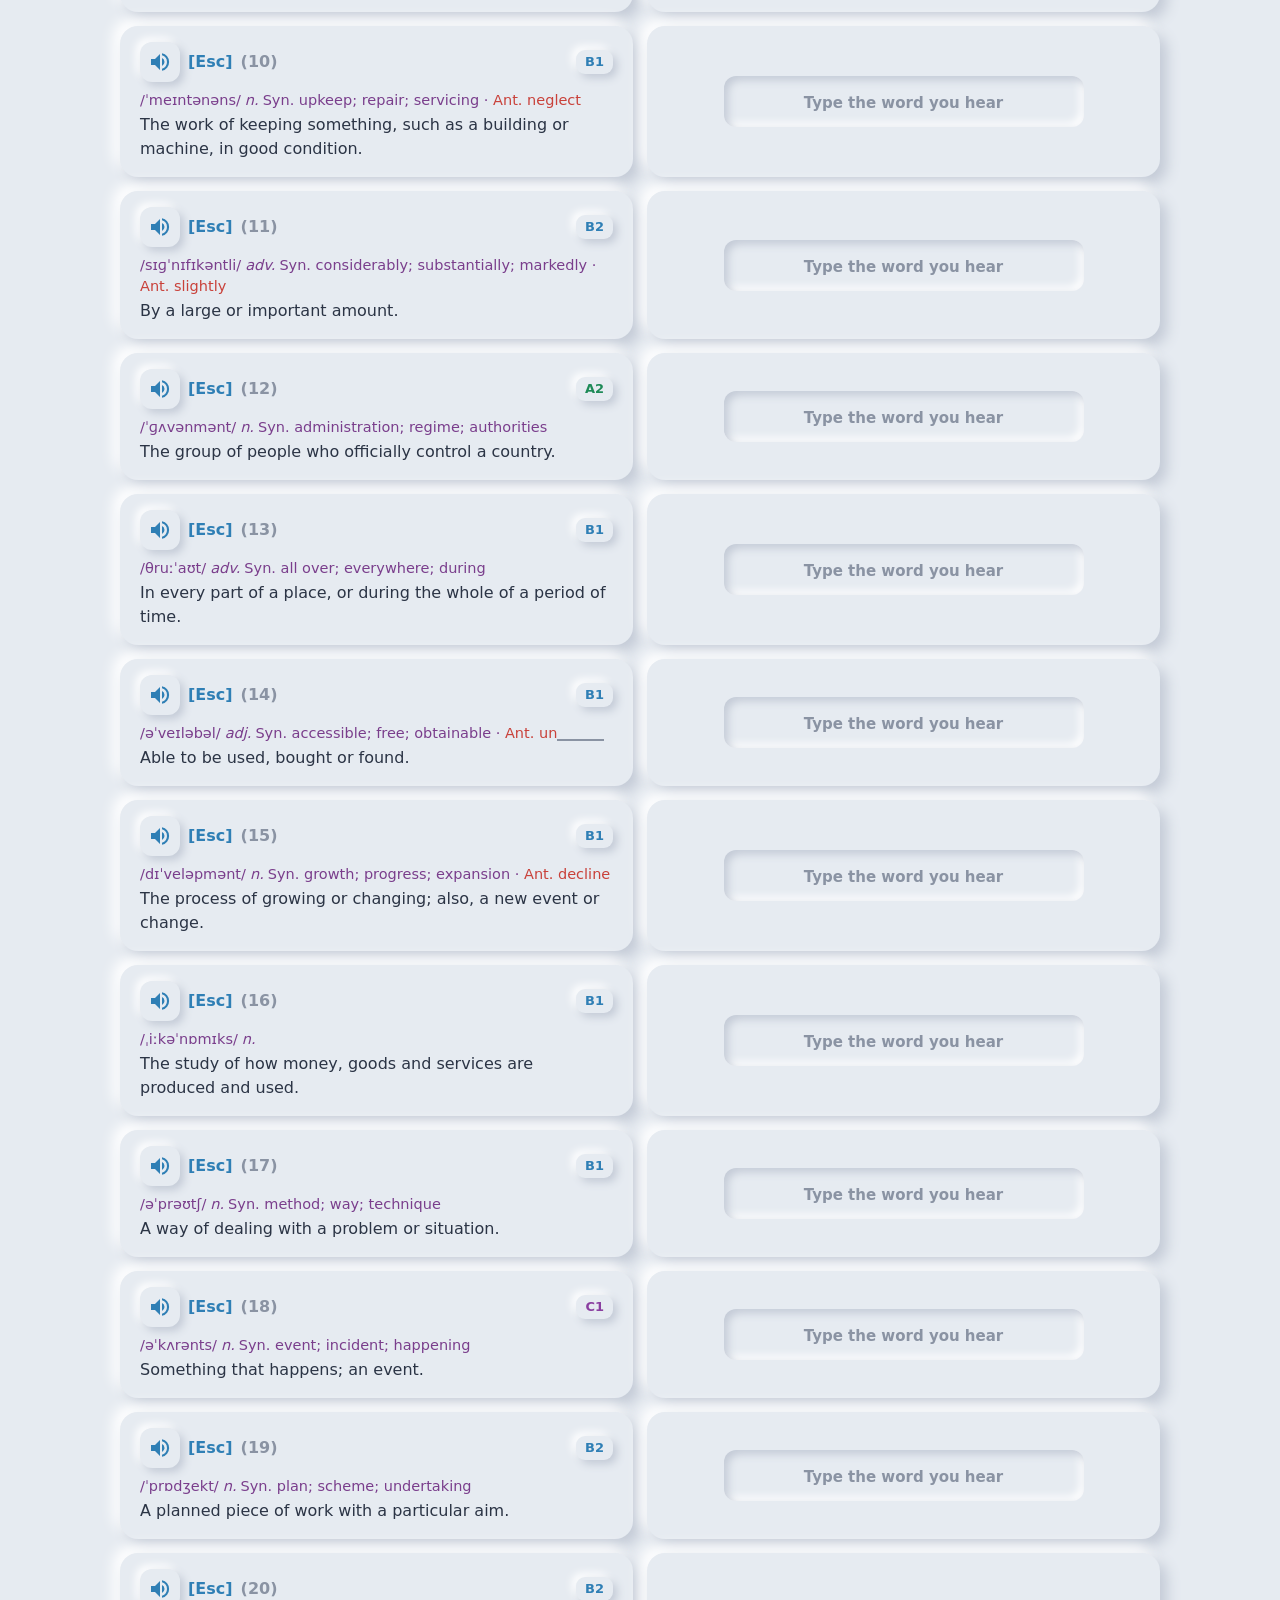
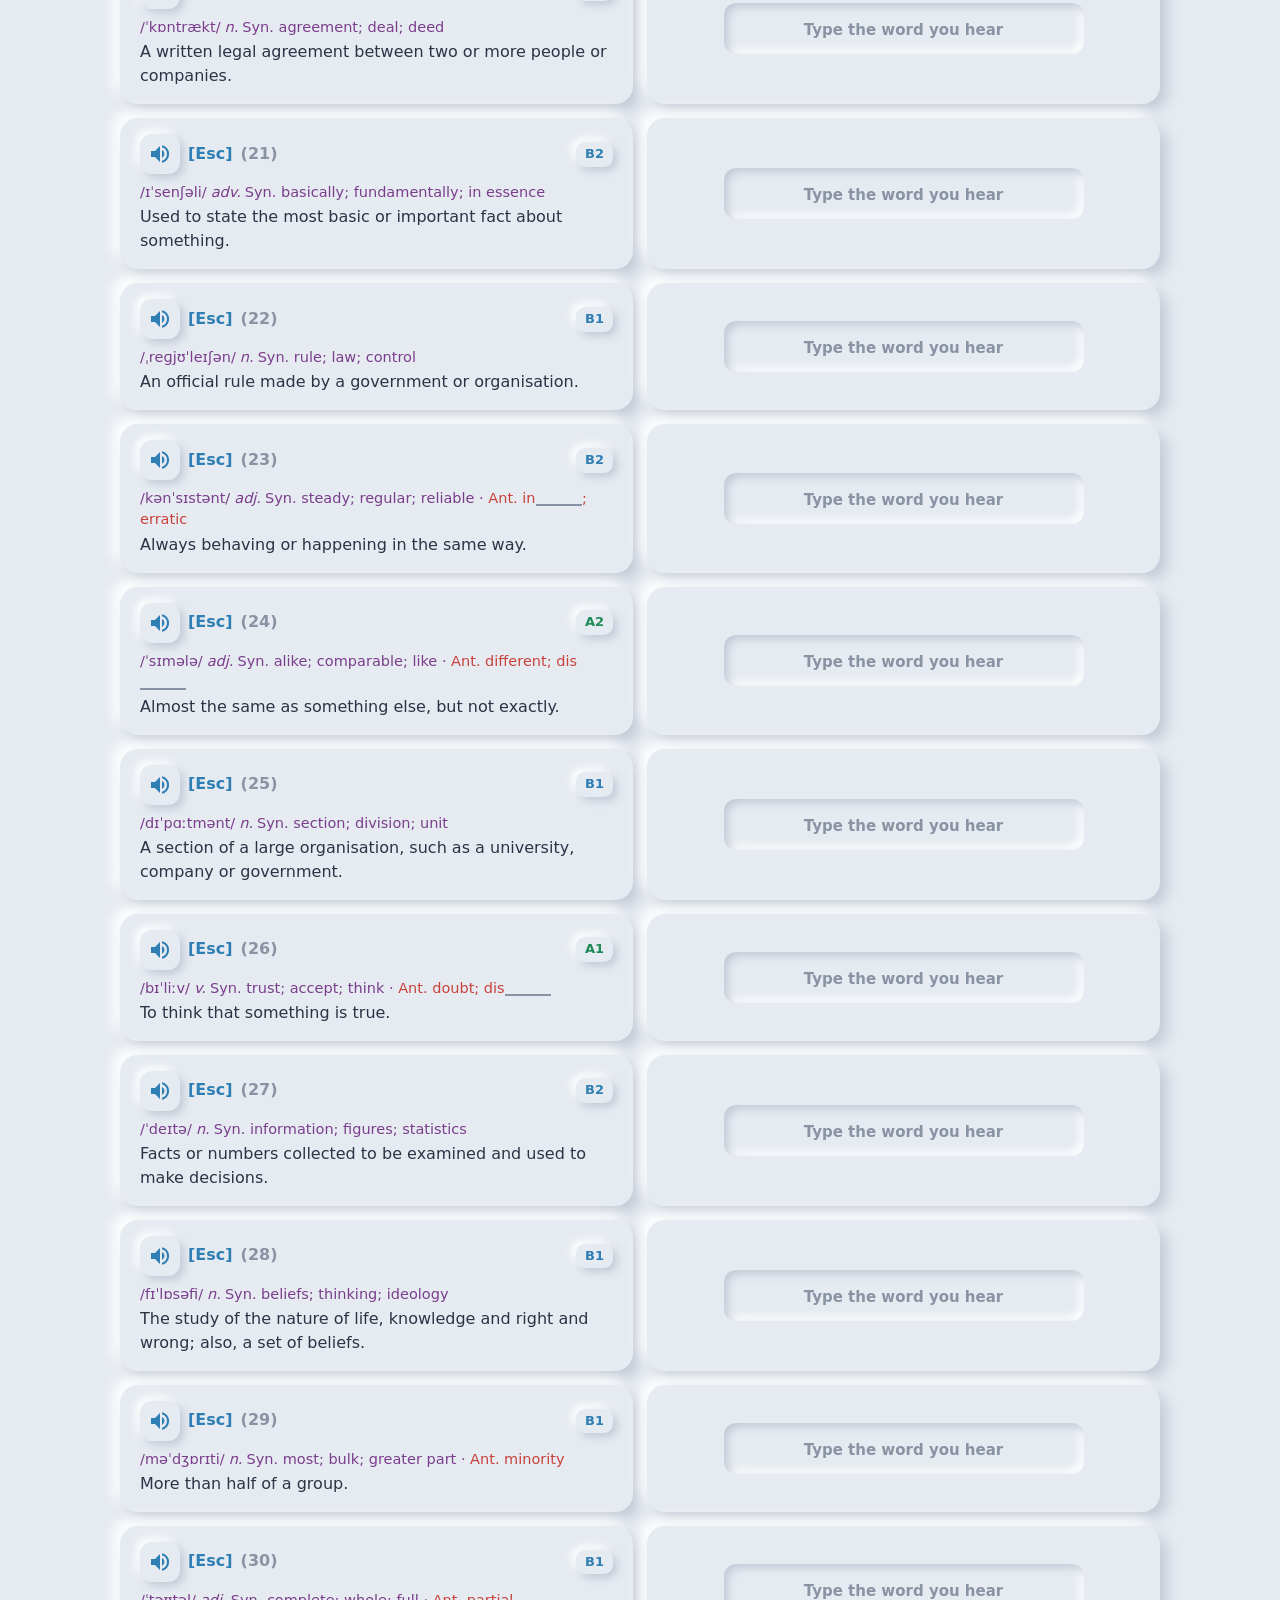
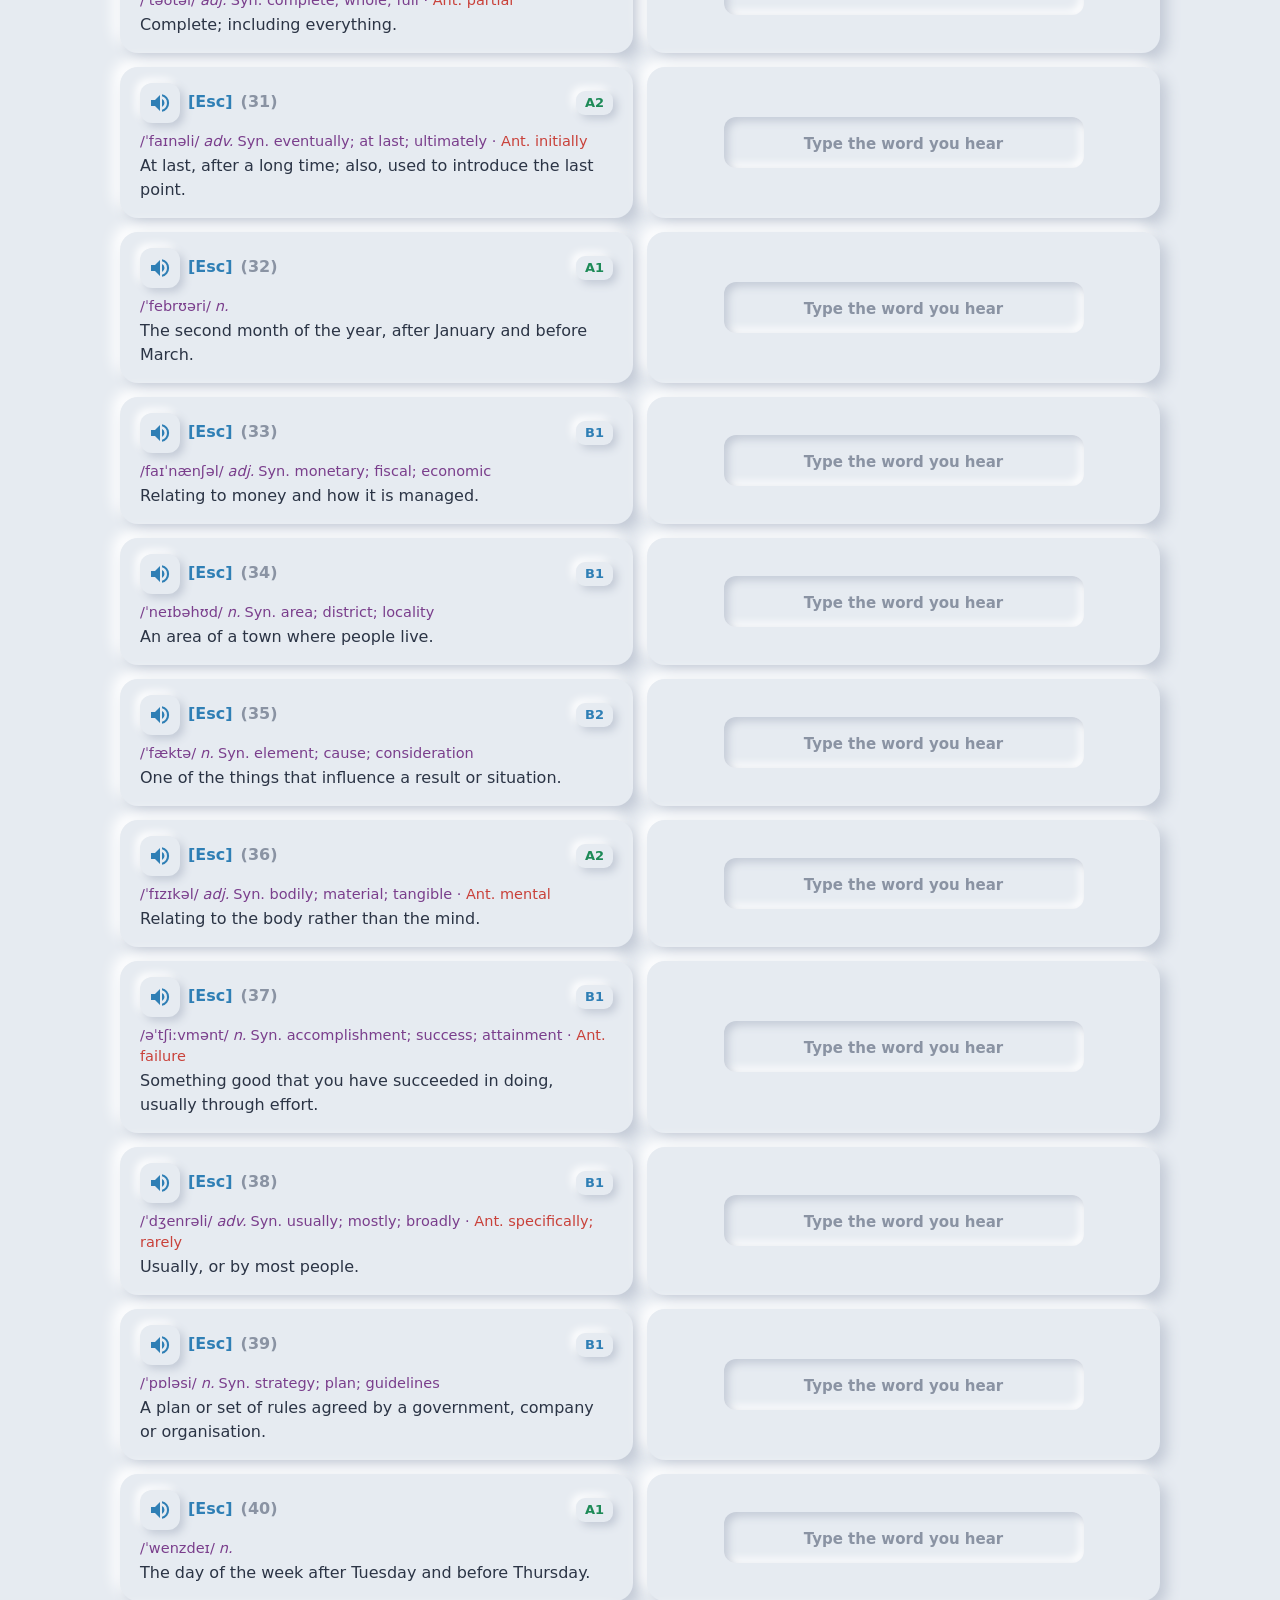
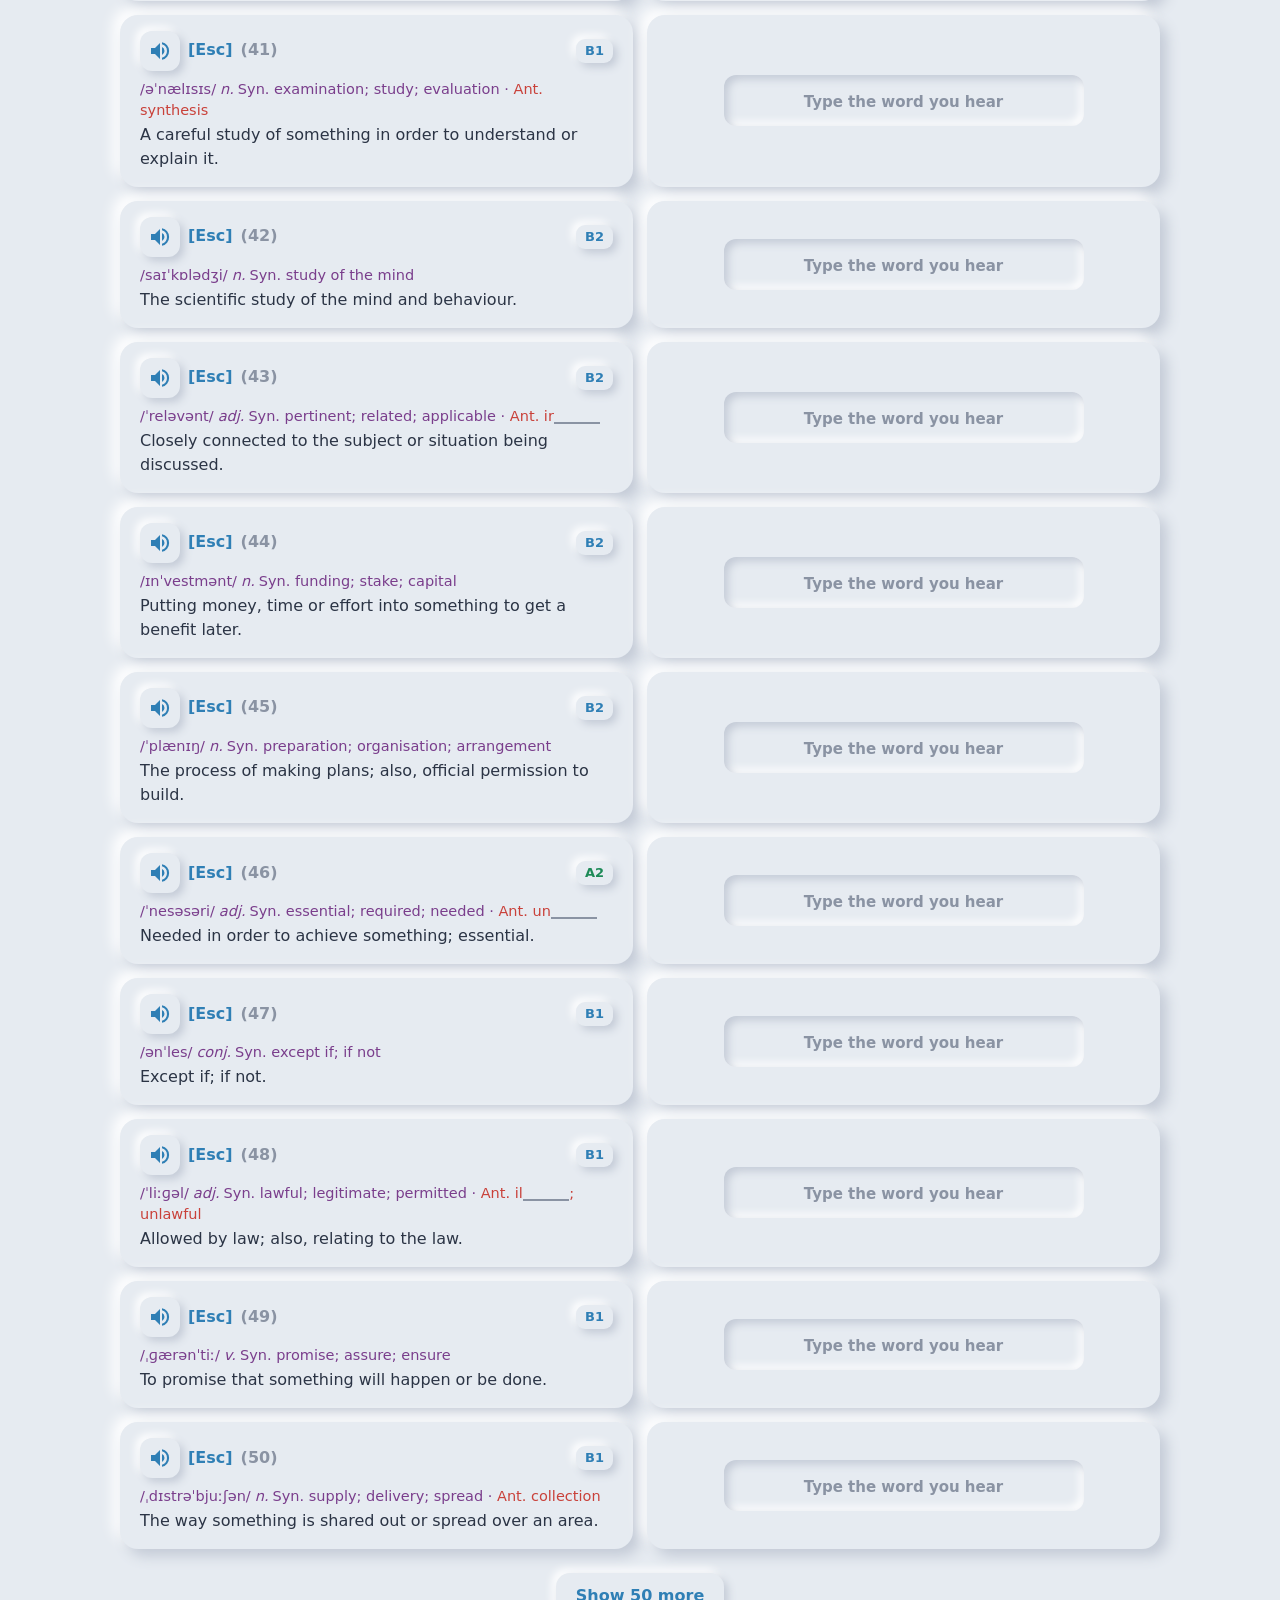
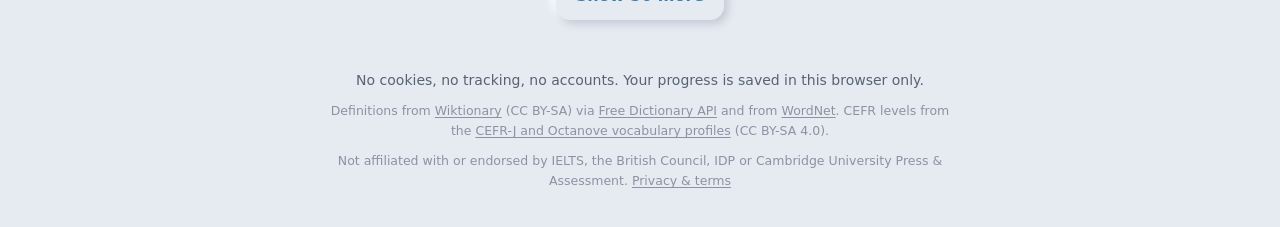
==== commit 3f334b0c: "Add academic word lists, common IELTS listening vocabulary, and local server script - Introduced a n" ====
--- a/index.html
+++ b/index.html
@@ -5,11 +5,8 @@
   <meta name="viewport" content="width=device-width, initial-scale=1, viewport-fit=cover">
   <meta name="theme-color" content="#e6ebf1">
   <title>IELTS Spelling Practice</title>
-  <meta name="description" content="Free IELTS spelling practice: listen to 2,300+ high-frequency IELTS words, type them, and learn their meanings, synonyms and antonyms.">
+  <meta name="description" content="Free IELTS spelling practice: listen to 2,400+ common IELTS words, type them, and learn their meanings, synonyms and antonyms.">
   <link rel="icon" href="favicon.svg" type="image/svg+xml">
-  <link rel="preconnect" href="https://fonts.googleapis.com">
-  <link rel="preconnect" href="https://fonts.gstatic.com" crossorigin>
-  <link href="https://fonts.googleapis.com/css2?family=Nunito:wght@400;600;700;800&display=swap" rel="stylesheet">
   <link rel="stylesheet" href="css/styles.css">
 </head>
 <body>
@@ -118,14 +115,26 @@
   </main>
 
   <footer class="footer">
-    <p class="saved-note">Your progress and settings are saved in this browser only.</p>
+    <p class="saved-note">No cookies, no tracking, no accounts. Your progress is saved in this browser only.</p>
     <p class="credits">
-      Definitions from <a href="https://en.wiktionary.org" rel="noopener" target="_blank">Wiktionary</a> (CC BY-SA)
-      via <a href="https://dictionaryapi.dev" rel="noopener" target="_blank">Free Dictionary API</a> and from
-      <a href="https://wordnet.princeton.edu" rel="noopener" target="_blank">WordNet</a>.
-      CEFR levels from the <a href="https://github.com/openlanguageprofiles/olp-en-cefrj" rel="noopener" target="_blank">CEFR-J and Octanove vocabulary profiles</a> (CC BY-SA 4.0).
+      Definitions from <a href="https://en.wiktionary.org" rel="noopener noreferrer" target="_blank">Wiktionary</a> (CC BY-SA)
+      via <a href="https://dictionaryapi.dev" rel="noopener noreferrer" target="_blank">Free Dictionary API</a> and from
+      <a href="https://wordnet.princeton.edu" rel="noopener noreferrer" target="_blank">WordNet</a>.
+      CEFR levels from the <a href="https://github.com/openlanguageprofiles/olp-en-cefrj" rel="noopener noreferrer" target="_blank">CEFR-J and Octanove vocabulary profiles</a> (CC BY-SA 4.0).
+    </p>
+    <p class="credits">
+      Not affiliated with or endorsed by IELTS, the British Council, IDP or Cambridge University Press &amp; Assessment.
+      <a href="privacy.html">Privacy &amp; terms</a>
     </p>
   </footer>
+
+  <div class="notice" id="notice" role="region" aria-label="Privacy notice" hidden>
+    <p>This site uses <b>no cookies</b> and collects <b>no personal data</b>. Your progress stays in this browser.</p>
+    <div class="notice-actions">
+      <a class="link" href="privacy.html">Privacy</a>
+      <button class="btn" id="noticeOk" type="button">OK</button>
+    </div>
+  </div>
 
   <script src="data/words.js"></script>
   <script src="js/app.js"></script>
--- a/css/styles.css
+++ b/css/styles.css
@@ -16,7 +16,8 @@
   --raised-sm: 4px 4px 8px var(--shade), -4px -4px 8px var(--light);
   --inset: inset 4px 4px 8px var(--shade), inset -4px -4px 8px var(--light);
   --radius: 18px;
-  --font: "Nunito", ui-sans-serif, system-ui, -apple-system, "Segoe UI", Roboto, sans-serif;
+  /* System fonts only: no font requests to third parties */
+  --font: ui-rounded, "SF Pro Rounded", "Nunito", system-ui, -apple-system, "Segoe UI", Roboto, "Helvetica Neue", Arial, sans-serif;
 }
 
 *, *::before, *::after { box-sizing: border-box; }
@@ -225,6 +226,43 @@
 .link { min-height: 44px; border: 0; background: none; padding: 10px 12px; color: var(--muted); font-size: 14px; font-weight: 600; cursor: pointer; }
 .link:hover { color: var(--accent); text-decoration: underline; text-underline-offset: 3px; }
 
+/* ---------- Privacy notice ---------- */
+.notice {
+  position: fixed;
+  left: 50%;
+  bottom: max(12px, env(safe-area-inset-bottom));
+  transform: translateX(-50%);
+  z-index: 10;
+  width: min(560px, calc(100% - 24px));
+  display: flex;
+  align-items: center;
+  gap: 8px 14px;
+  padding: 10px 12px 10px 16px;
+  border-radius: 14px;
+  background: var(--bg);
+  box-shadow: var(--raised);
+  font-size: 14px;
+}
+.notice p { margin: 0; flex: 1; color: var(--text); }
+.notice-actions { display: flex; align-items: center; gap: 4px; }
+.notice .link { display: inline-flex; align-items: center; }
+.notice .btn { padding: 8px 18px; }
+
+/* ---------- Privacy & terms page ---------- */
+.doc { max-width: 720px; margin: 0 auto; padding: 24px max(20px, env(safe-area-inset-right)) max(48px, env(safe-area-inset-bottom)) max(20px, env(safe-area-inset-left)); }
+.doc h1 { margin: 12px 0 2px; font-size: 1.9rem; font-weight: 800; }
+.doc h2 { margin: 28px 0 8px; font-size: 1.15rem; font-weight: 800; }
+.doc p, .doc li { color: var(--text); }
+.doc ul { padding-left: 22px; }
+.doc li { margin: 6px 0; }
+.doc a { color: var(--accent); text-underline-offset: 2px; }
+.doc .updated { margin: 0; color: var(--muted); font-size: 14px; }
+.doc-card { margin-top: 20px; padding: 6px 20px 8px; border-radius: var(--radius); box-shadow: var(--raised); }
+.doc-card h2 { margin-top: 14px; }
+.back { font-weight: 700; text-decoration: none; }
+.back:hover { text-decoration: underline; }
+.back-bottom { margin-top: 32px; }
+
 /* ---------- Responsive ---------- */
 @media (max-width: 900px) {
   .filters, .settings { grid-template-columns: repeat(2, minmax(0, 1fr)); }
@@ -244,5 +282,7 @@
   .row .answer-card { border-radius: 0 0 var(--radius) var(--radius); border-top: 0; padding-top: 2px; }
   .esc { display: none; }
   .btn { padding: 10px 14px; }
+  .notice { flex-direction: column; align-items: stretch; text-align: center; }
+  .notice-actions { justify-content: center; }
 }
 @media (prefers-reduced-motion: reduce) { * { transition: none !important; } }
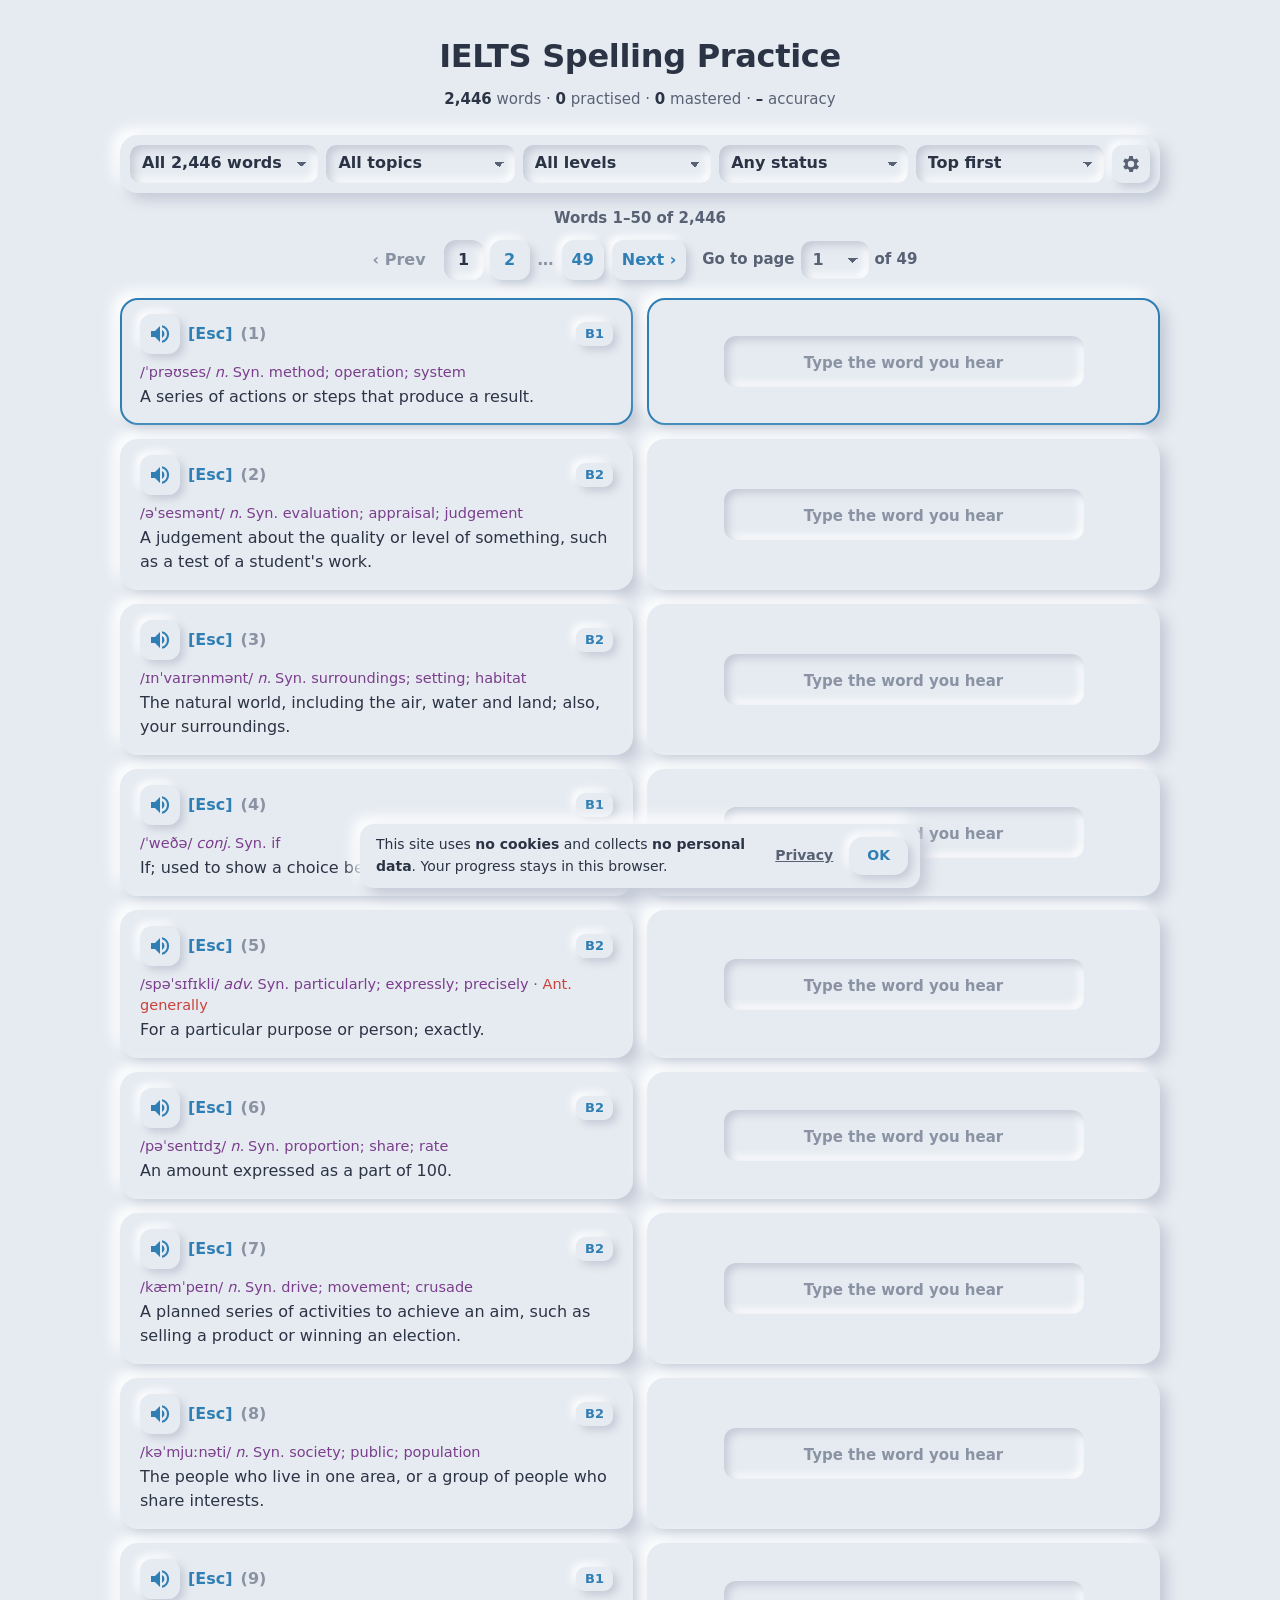
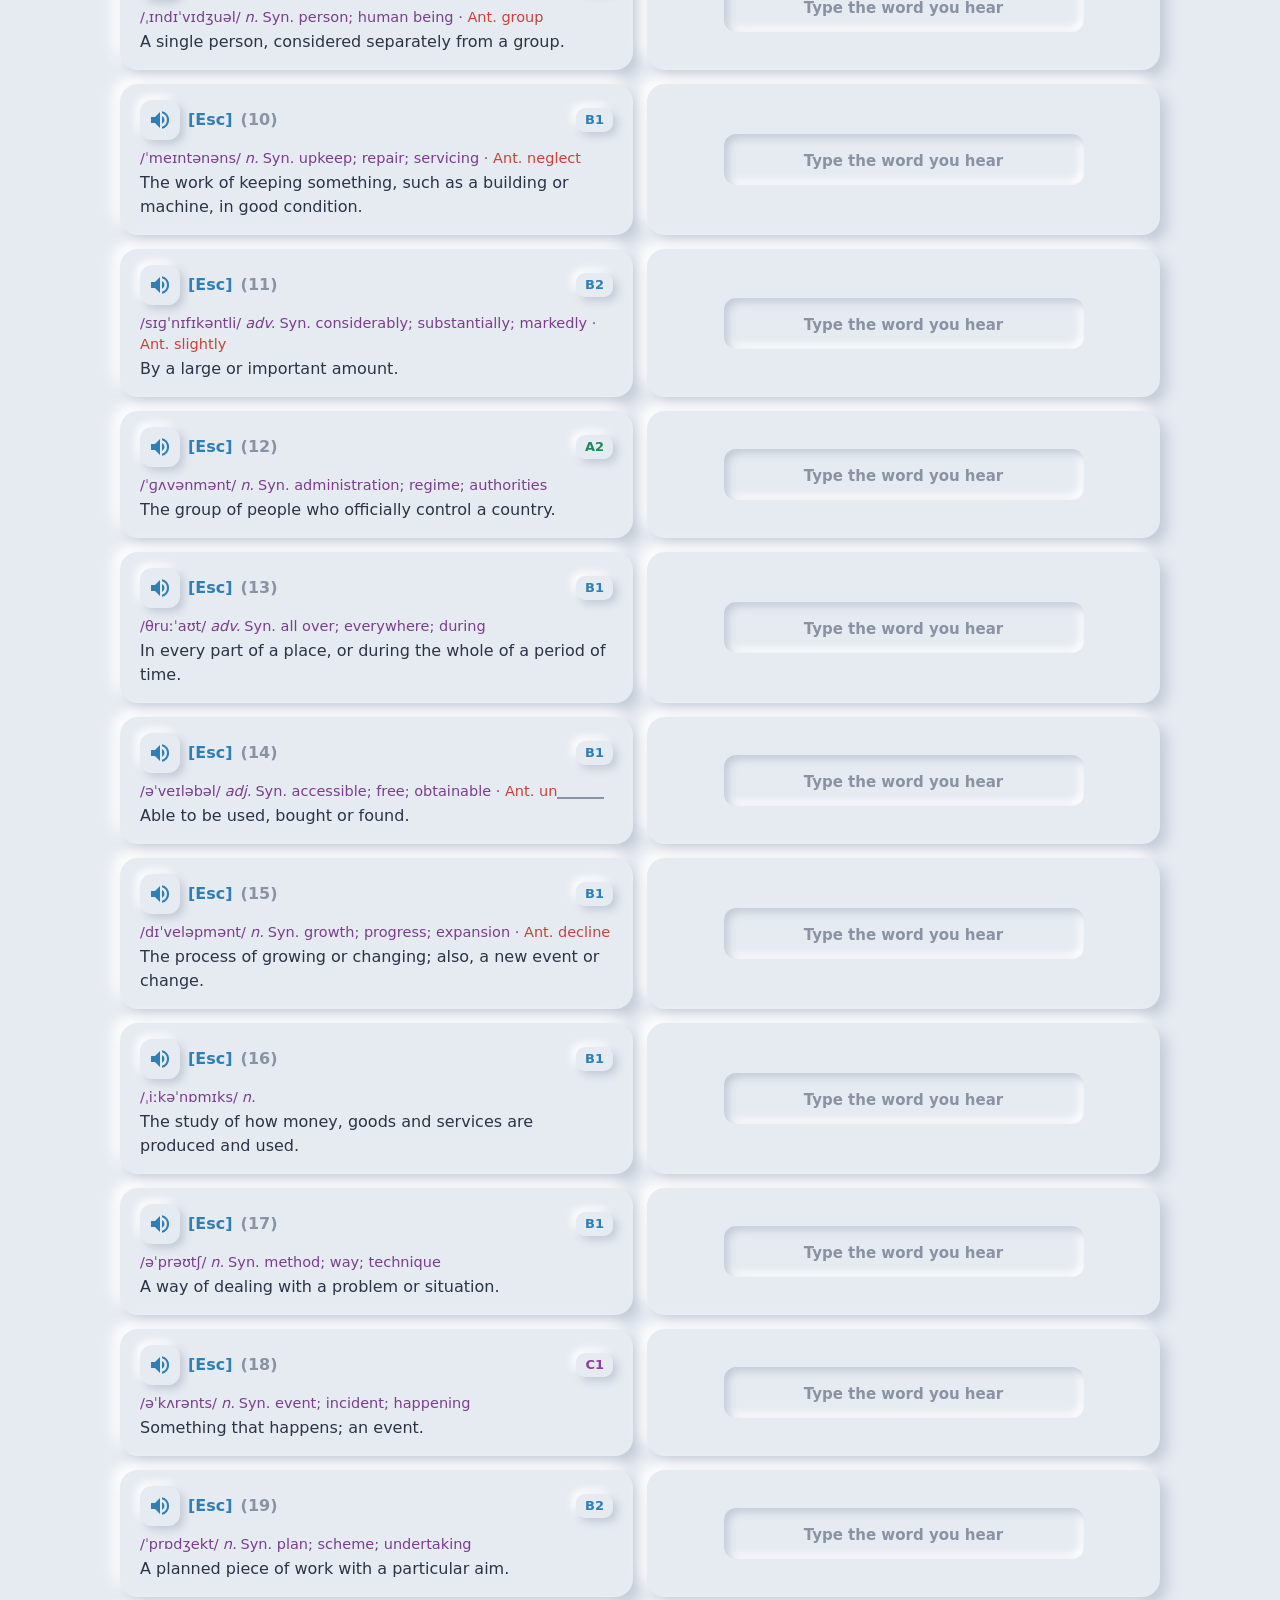
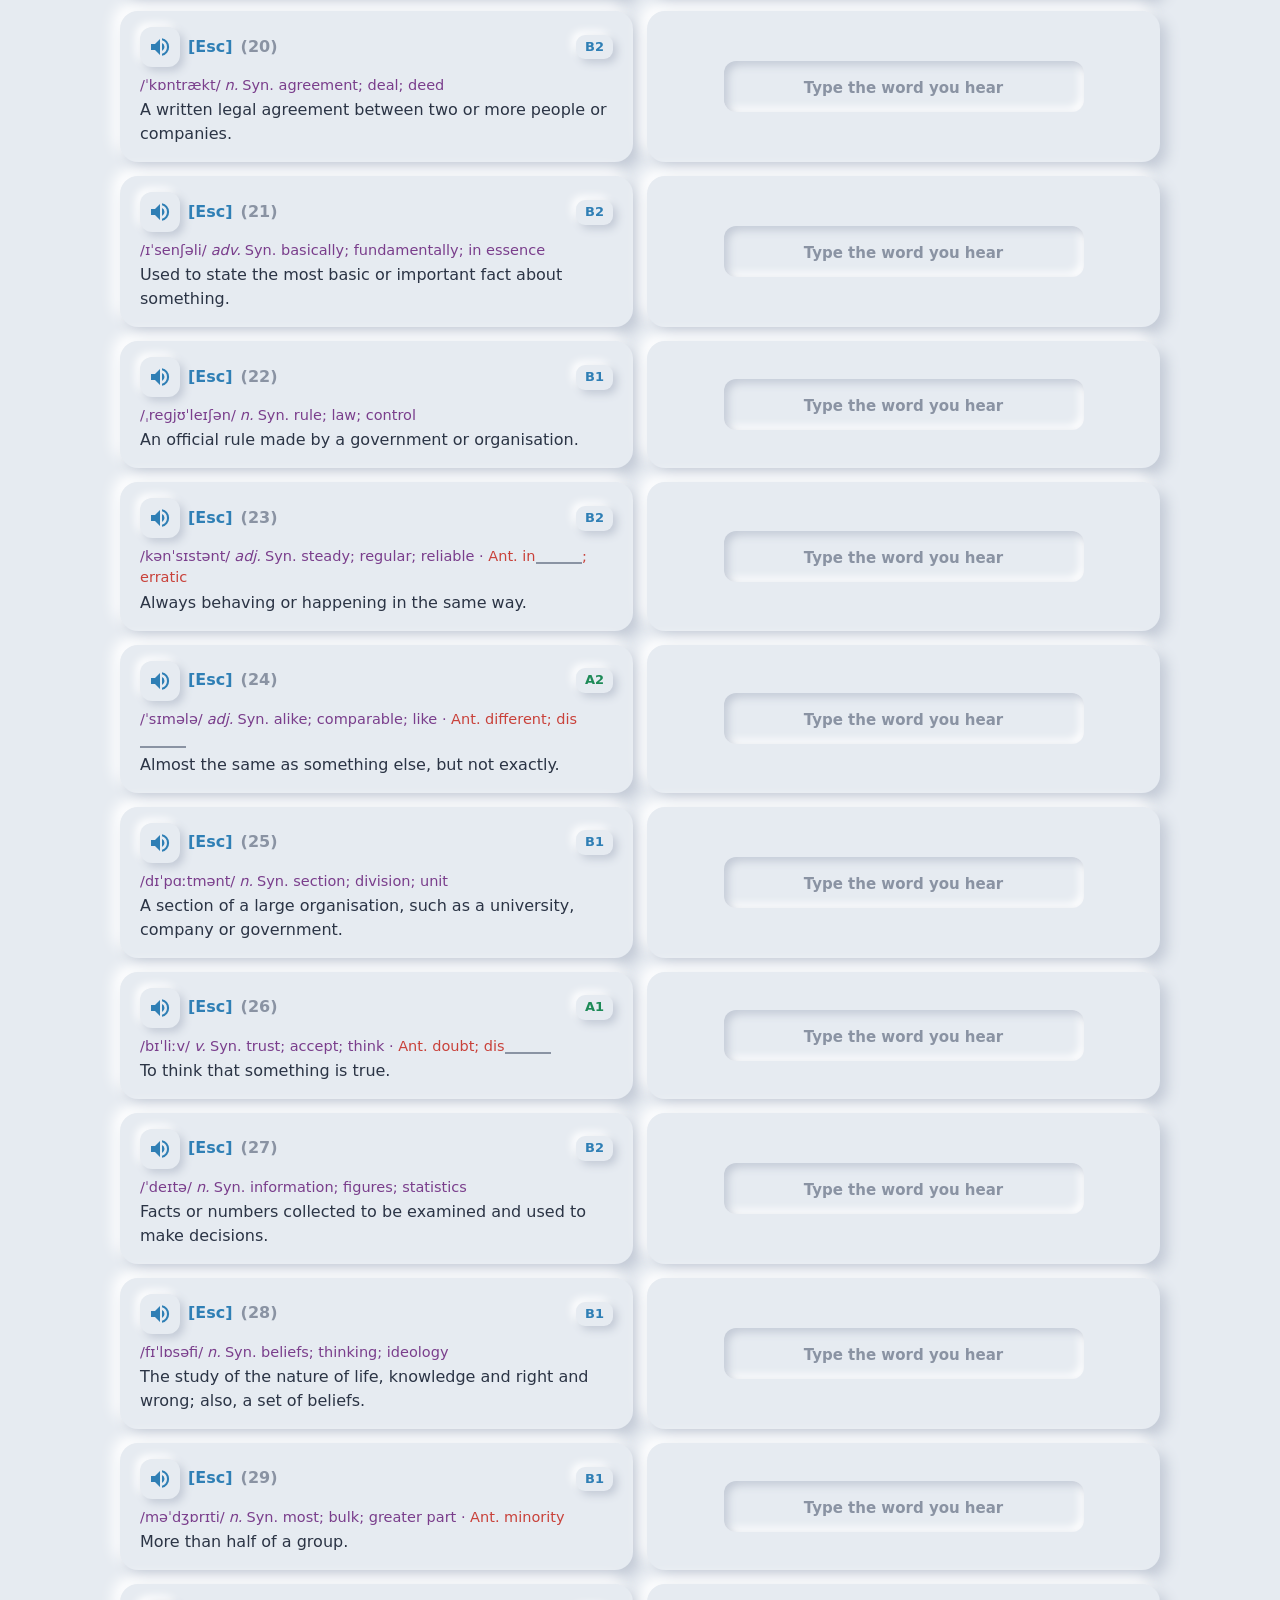
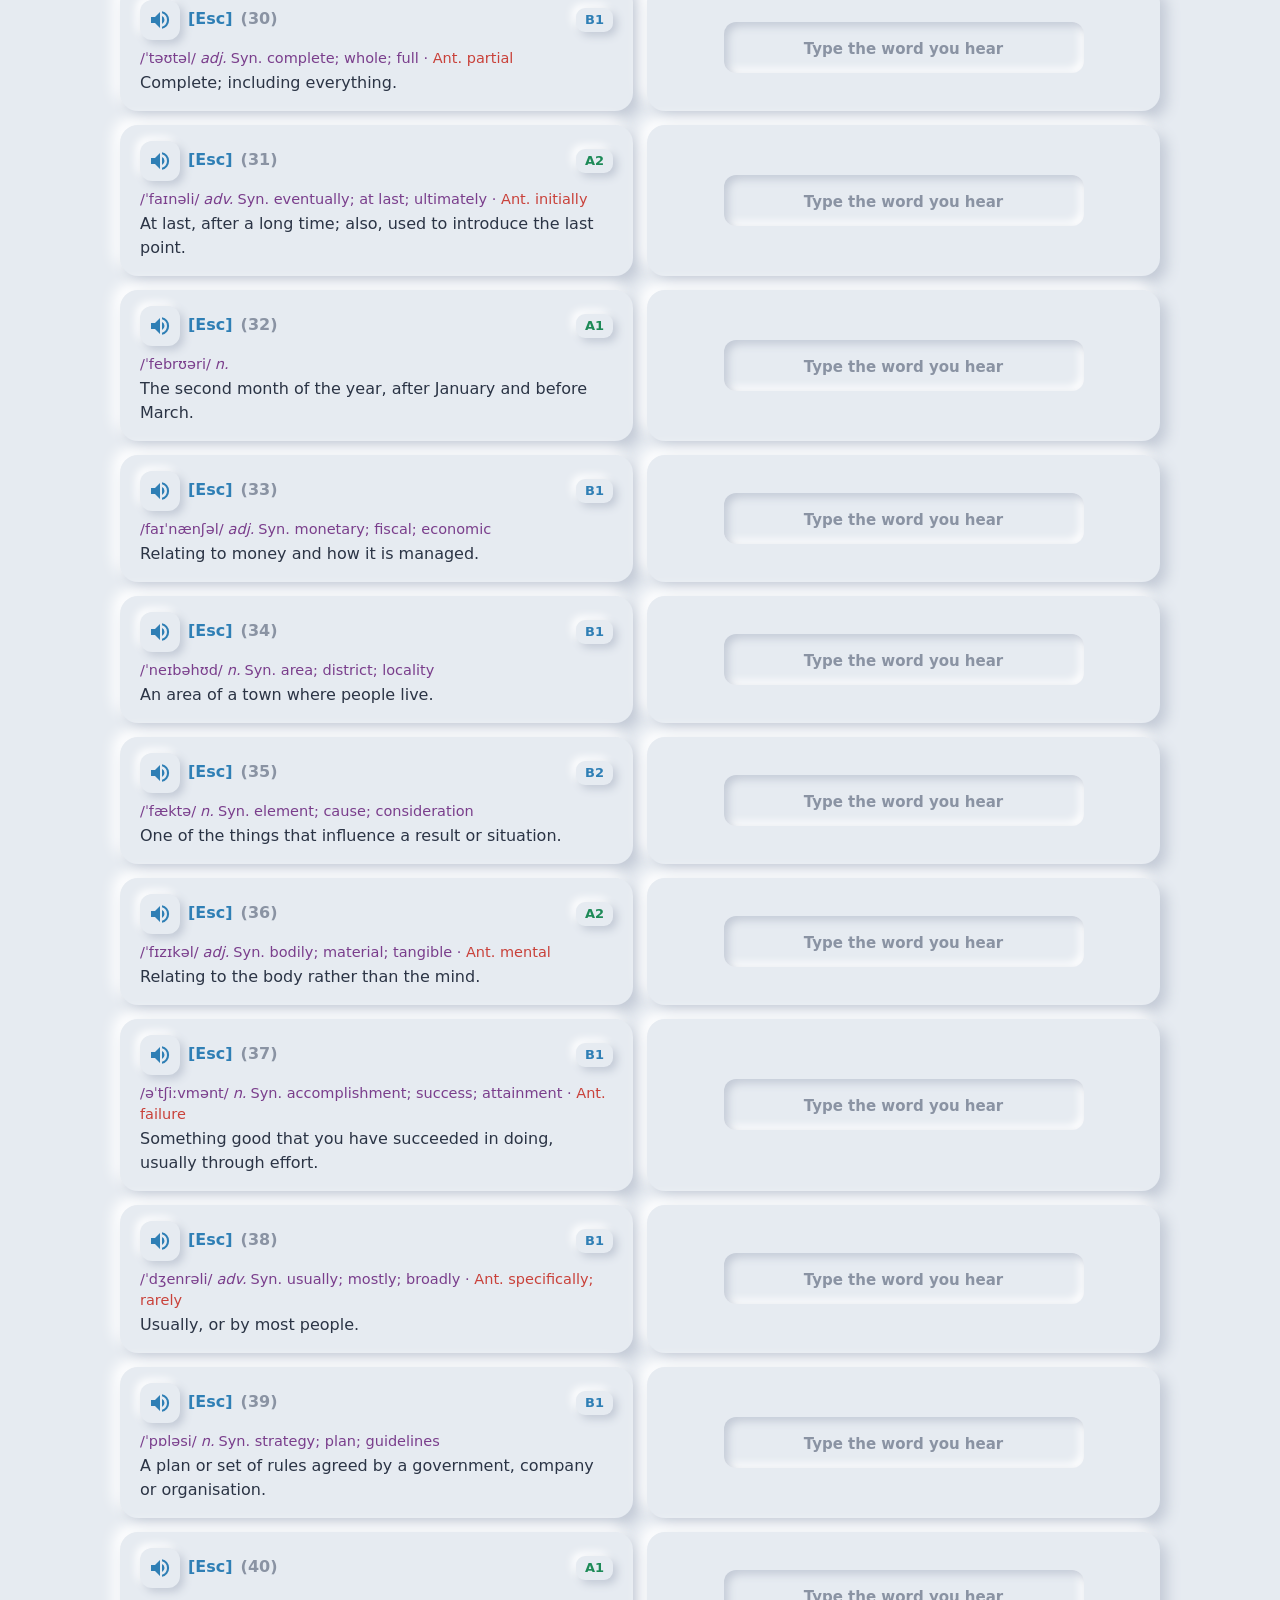
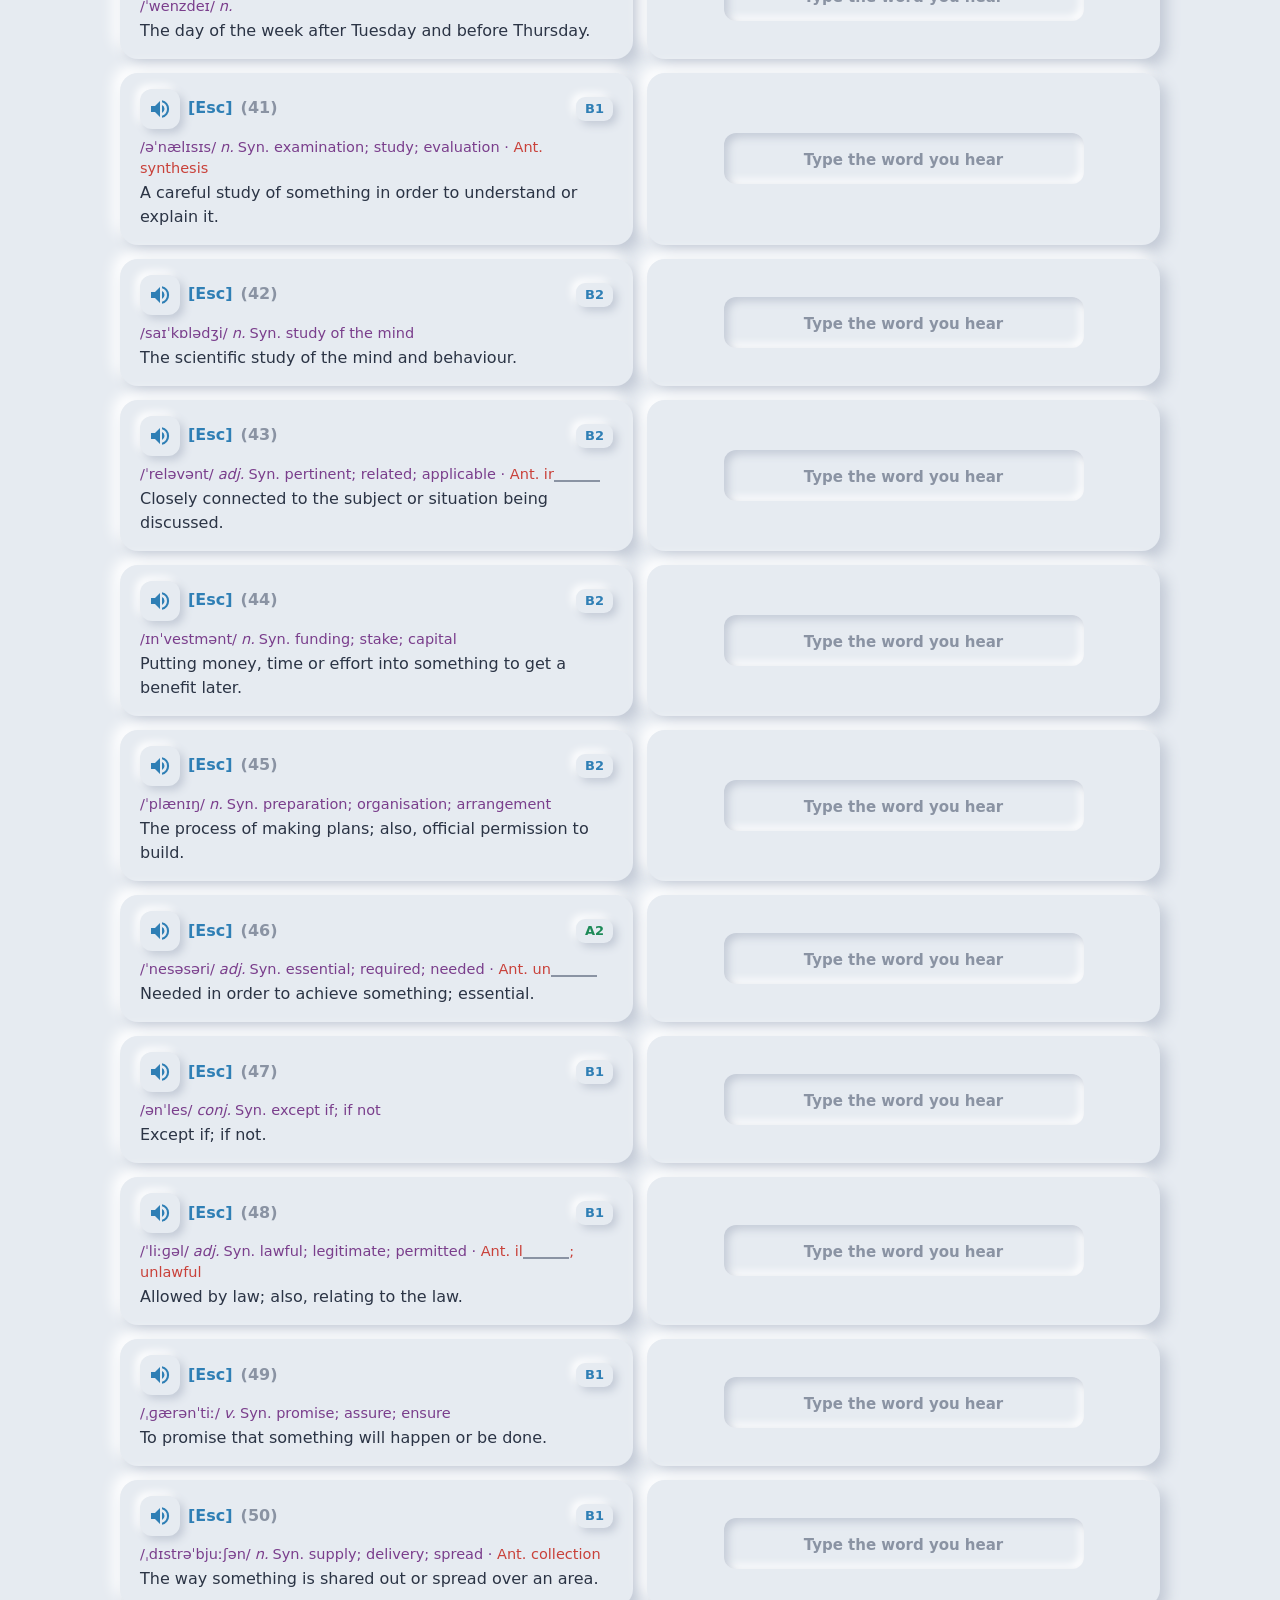
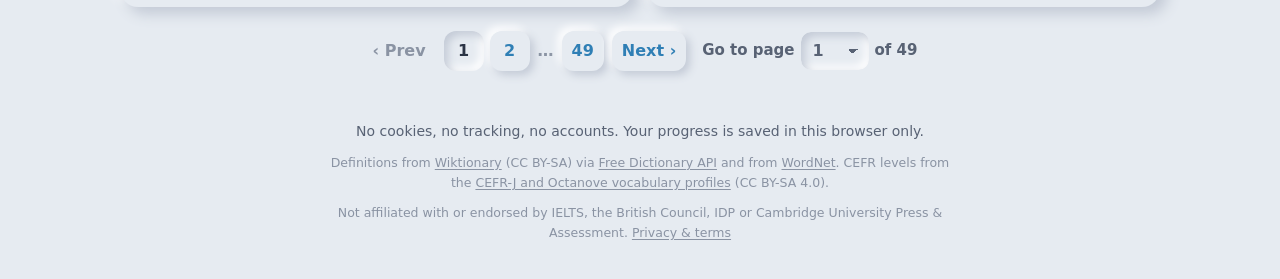
==== commit 167318e4: "Enhance pagination functionality and update settings terminology for improved clarity" ====
--- a/index.html
+++ b/index.html
@@ -54,7 +54,7 @@
       </div>
       <div class="settings" id="settings" hidden>
         <label class="field">
-          <span>Words at a time</span>
+          <span>Words per page</span>
           <select id="count">
             <option value="20">20</option>
             <option value="30">30</option>
@@ -105,11 +105,12 @@
     </section>
 
     <p class="list-info" id="listInfo"></p>
+    <nav class="pager" aria-label="Pages, top" hidden></nav>
 
     <section class="rows" id="rows"></section>
 
+    <nav class="pager pager-bottom" aria-label="Pages, bottom" hidden></nav>
     <div class="more">
-      <button class="btn" id="moreBtn" type="button">Show more</button>
       <button class="btn" id="shuffleBtn" type="button">New random set</button>
     </div>
   </main>
@@ -136,6 +137,8 @@
     </div>
   </div>
 
+  <button class="to-top" id="toTop" type="button" aria-label="Back to top" title="Back to top" hidden>↑</button>
+
   <script src="data/words.js"></script>
   <script src="js/app.js"></script>
 </body>
--- a/css/styles.css
+++ b/css/styles.css
@@ -10,6 +10,7 @@
   --ok-soft: #dcefe5;
   --bad: #c9413a;
   --bad-soft: #f5e0df;
+  --warn: #a86a12;
   --light: #ffffff;
   --shade: #c3cad6;
   --raised: 7px 7px 14px var(--shade), -7px -7px 14px var(--light);
@@ -150,6 +151,7 @@
 .mark { margin-left: auto; flex: none; width: 10px; height: 10px; border-radius: 50%; background: transparent; }
 .mark.mastered { background: var(--ok); }
 .mark.weak { background: var(--bad); }
+.mark.weak.almost { background: var(--warn); }
 .cefr { padding: 2px 9px; border-radius: 9px; font-size: 13px; font-weight: 800; box-shadow: var(--raised-sm); }
 .cefr-A { color: var(--ok); }
 .cefr-B { color: var(--accent); }
@@ -194,16 +196,39 @@
 .result .verdict { display: inline-flex; align-items: center; gap: 6px; font-weight: 800; font-size: 15px; }
 .result.ok .verdict { color: var(--ok); }
 .result.bad .verdict { color: var(--bad); }
-.result.warn .verdict { color: #a86a12; }
+.result.warn .verdict { color: var(--warn); }
 .word .good { color: var(--ok); }
 .word .miss { color: var(--bad); text-decoration: underline; text-decoration-thickness: 2px; text-underline-offset: 4px; }
 .result .word { font-size: 22px; font-weight: 800; letter-spacing: 0.02em; }
 .row.ok .answer-card { border-color: color-mix(in srgb, var(--ok) 55%, transparent); }
 .row.bad .answer-card { border-color: color-mix(in srgb, var(--bad) 55%, transparent); }
-.row.warn .answer-card { border-color: color-mix(in srgb, #a86a12 55%, transparent); }
-
-/* ---------- Show more & footer ---------- */
+.row.warn .answer-card { border-color: color-mix(in srgb, var(--warn) 55%, transparent); }
+
+/* ---------- Pages & footer ---------- */
+.pager { display: flex; justify-content: center; align-items: center; flex-wrap: wrap; gap: 10px 8px; margin: 0 0 18px; }
+.pager[hidden] { display: none; }
+.pager-bottom { margin: 24px 0 0; }
+.page-nums { display: flex; align-items: center; gap: 6px; }
+.page-btn {
+  min-width: 40px;
+  height: 40px;
+  padding: 0 10px;
+  border: 0;
+  border-radius: 12px;
+  background: var(--bg);
+  box-shadow: var(--raised-sm);
+  font-weight: 700;
+  color: var(--accent);
+  cursor: pointer;
+}
+.page-btn:active, .page-btn[aria-current="page"] { box-shadow: var(--inset); }
+.page-btn[aria-current="page"] { color: var(--text); }
+.page-btn:disabled { color: var(--faint); box-shadow: none; cursor: default; }
+.page-gap { color: var(--faint); font-weight: 700; padding: 0 2px; }
+.page-jump { display: flex; align-items: center; gap: 6px; margin-left: 8px; color: var(--muted); font-weight: 600; font-size: 15px; }
+.page-jump select { width: auto; min-width: 68px; }
 .more { display: flex; justify-content: center; gap: 16px; flex-wrap: wrap; margin-top: 24px; }
+.more:not(:has(:not([hidden]))) { display: none; }
 .btn {
   border: 0;
   padding: 11px 20px;
@@ -263,6 +288,27 @@
 .back:hover { text-decoration: underline; }
 .back-bottom { margin-top: 32px; }
 
+/* ---------- Back to top ---------- */
+.to-top {
+  position: fixed;
+  right: max(16px, env(safe-area-inset-right));
+  bottom: max(16px, env(safe-area-inset-bottom));
+  z-index: 20;
+  width: 48px;
+  height: 48px;
+  border: 0;
+  border-radius: 50%;
+  background: var(--bg);
+  color: var(--accent);
+  box-shadow: var(--raised);
+  font: inherit;
+  font-size: 22px;
+  line-height: 1;
+  cursor: pointer;
+}
+.to-top:active { box-shadow: var(--inset); }
+.to-top[hidden], .notice:not([hidden]) ~ .to-top { display: none; }
+
 /* ---------- Responsive ---------- */
 @media (max-width: 900px) {
   .filters, .settings { grid-template-columns: repeat(2, minmax(0, 1fr)); }
@@ -282,6 +328,8 @@
   .row .answer-card { border-radius: 0 0 var(--radius) var(--radius); border-top: 0; padding-top: 2px; }
   .esc { display: none; }
   .btn { padding: 10px 14px; }
+  .page-nums { display: none; } /* phones: Prev, Next and the page menu */
+  .page-jump { margin-left: 0; }
   .notice { flex-direction: column; align-items: stretch; text-align: center; }
   .notice-actions { justify-content: center; }
 }
